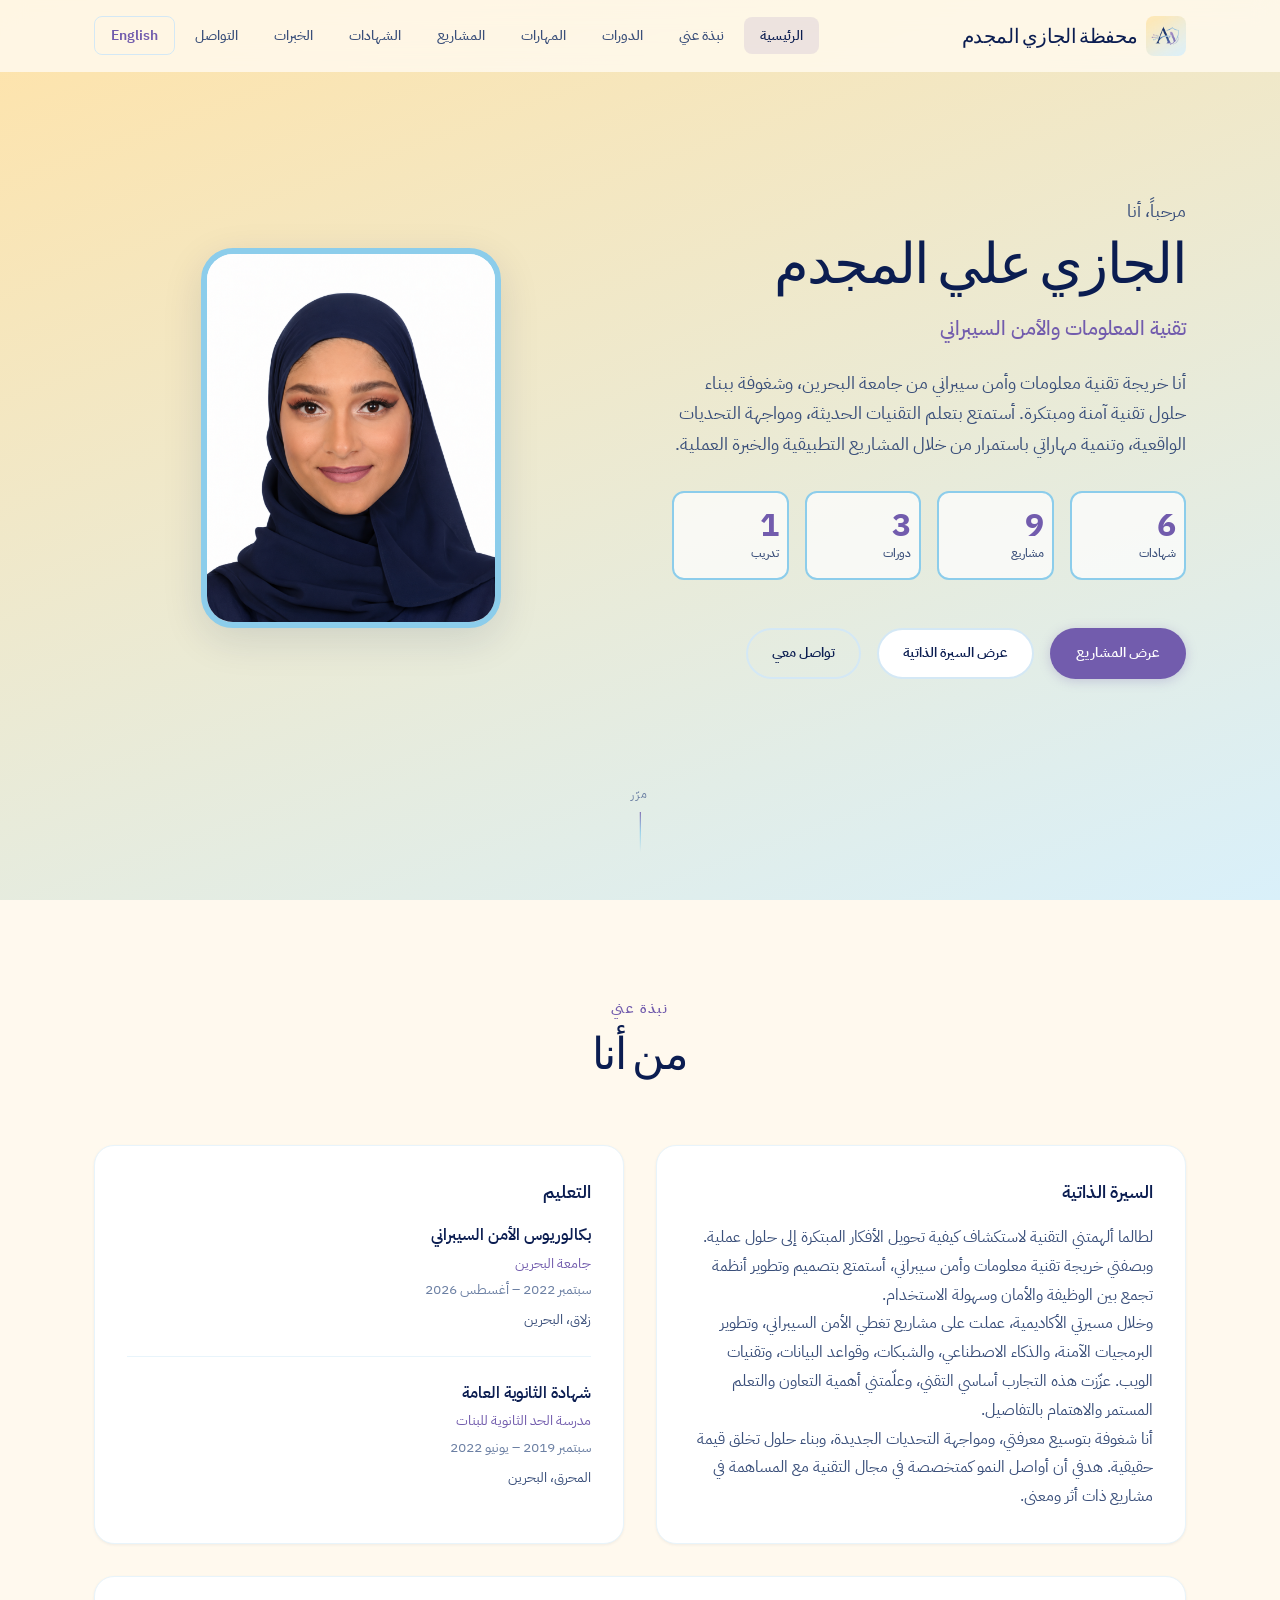
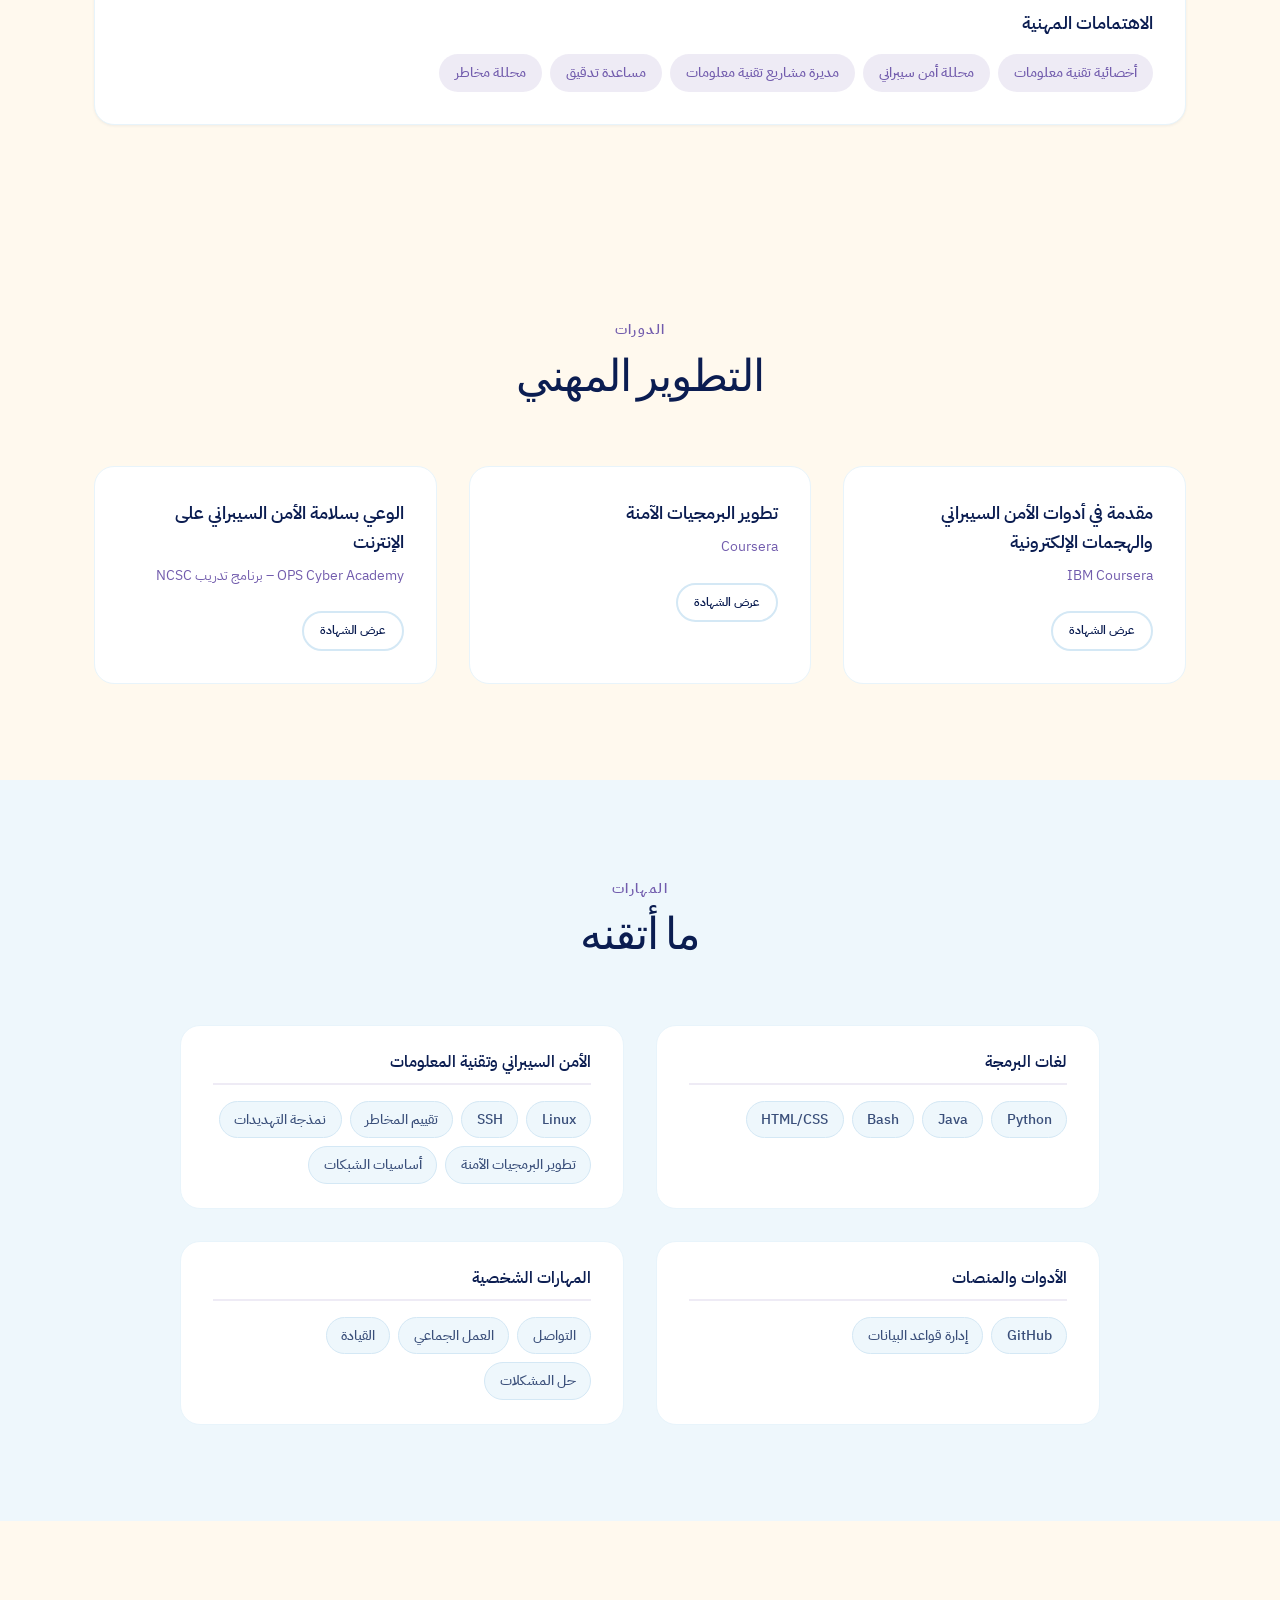
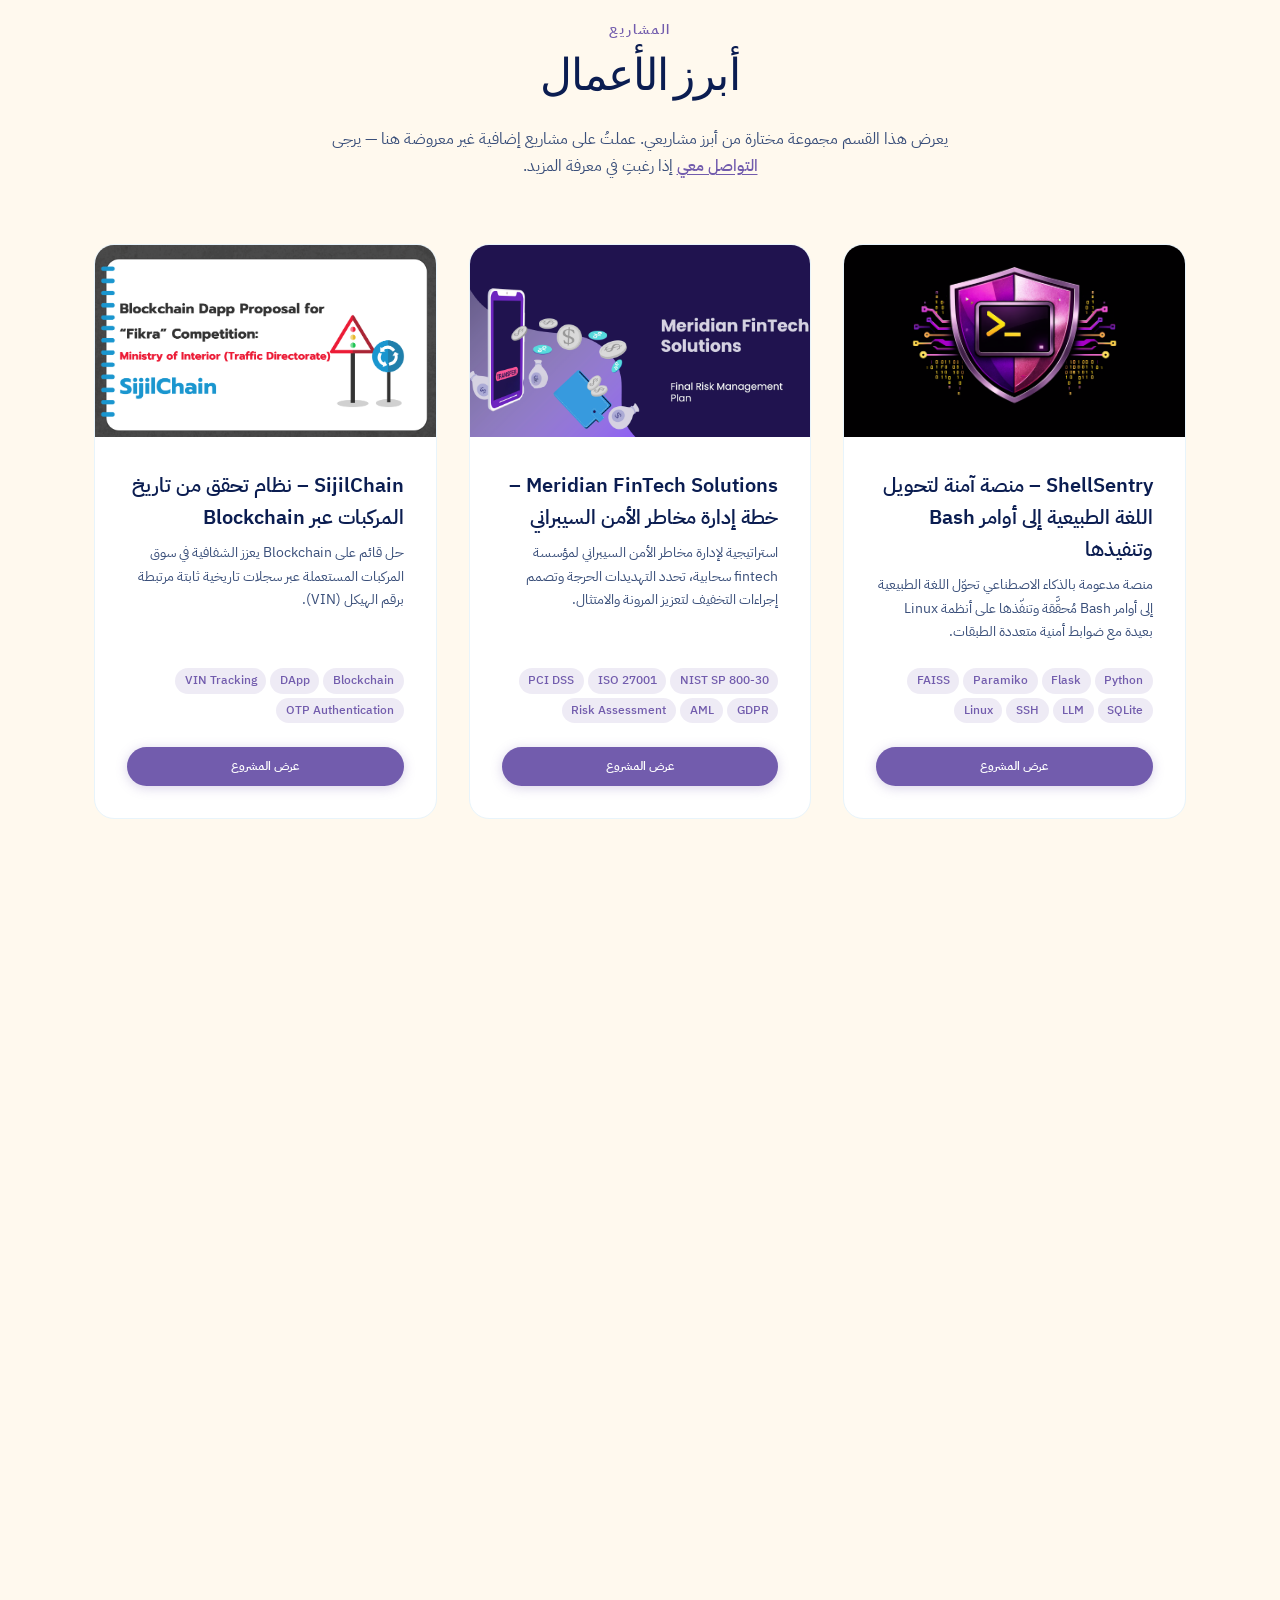
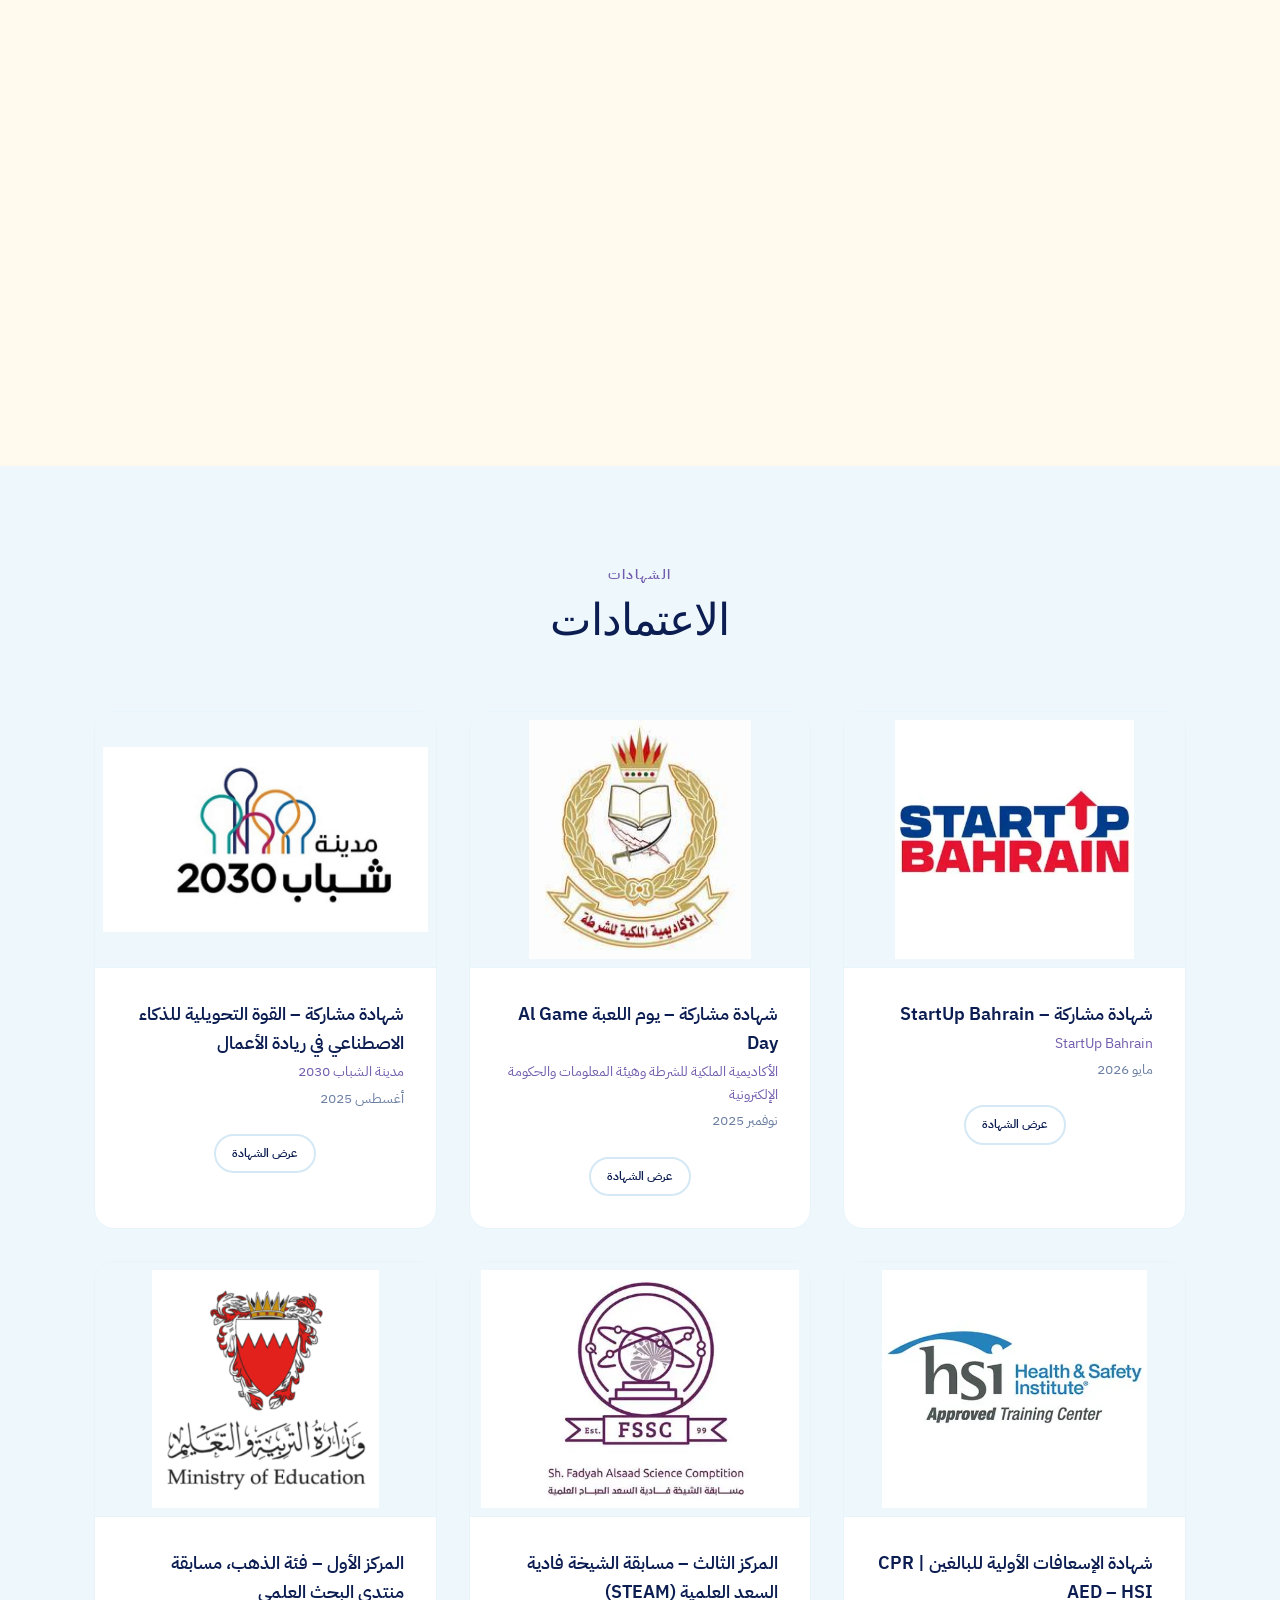
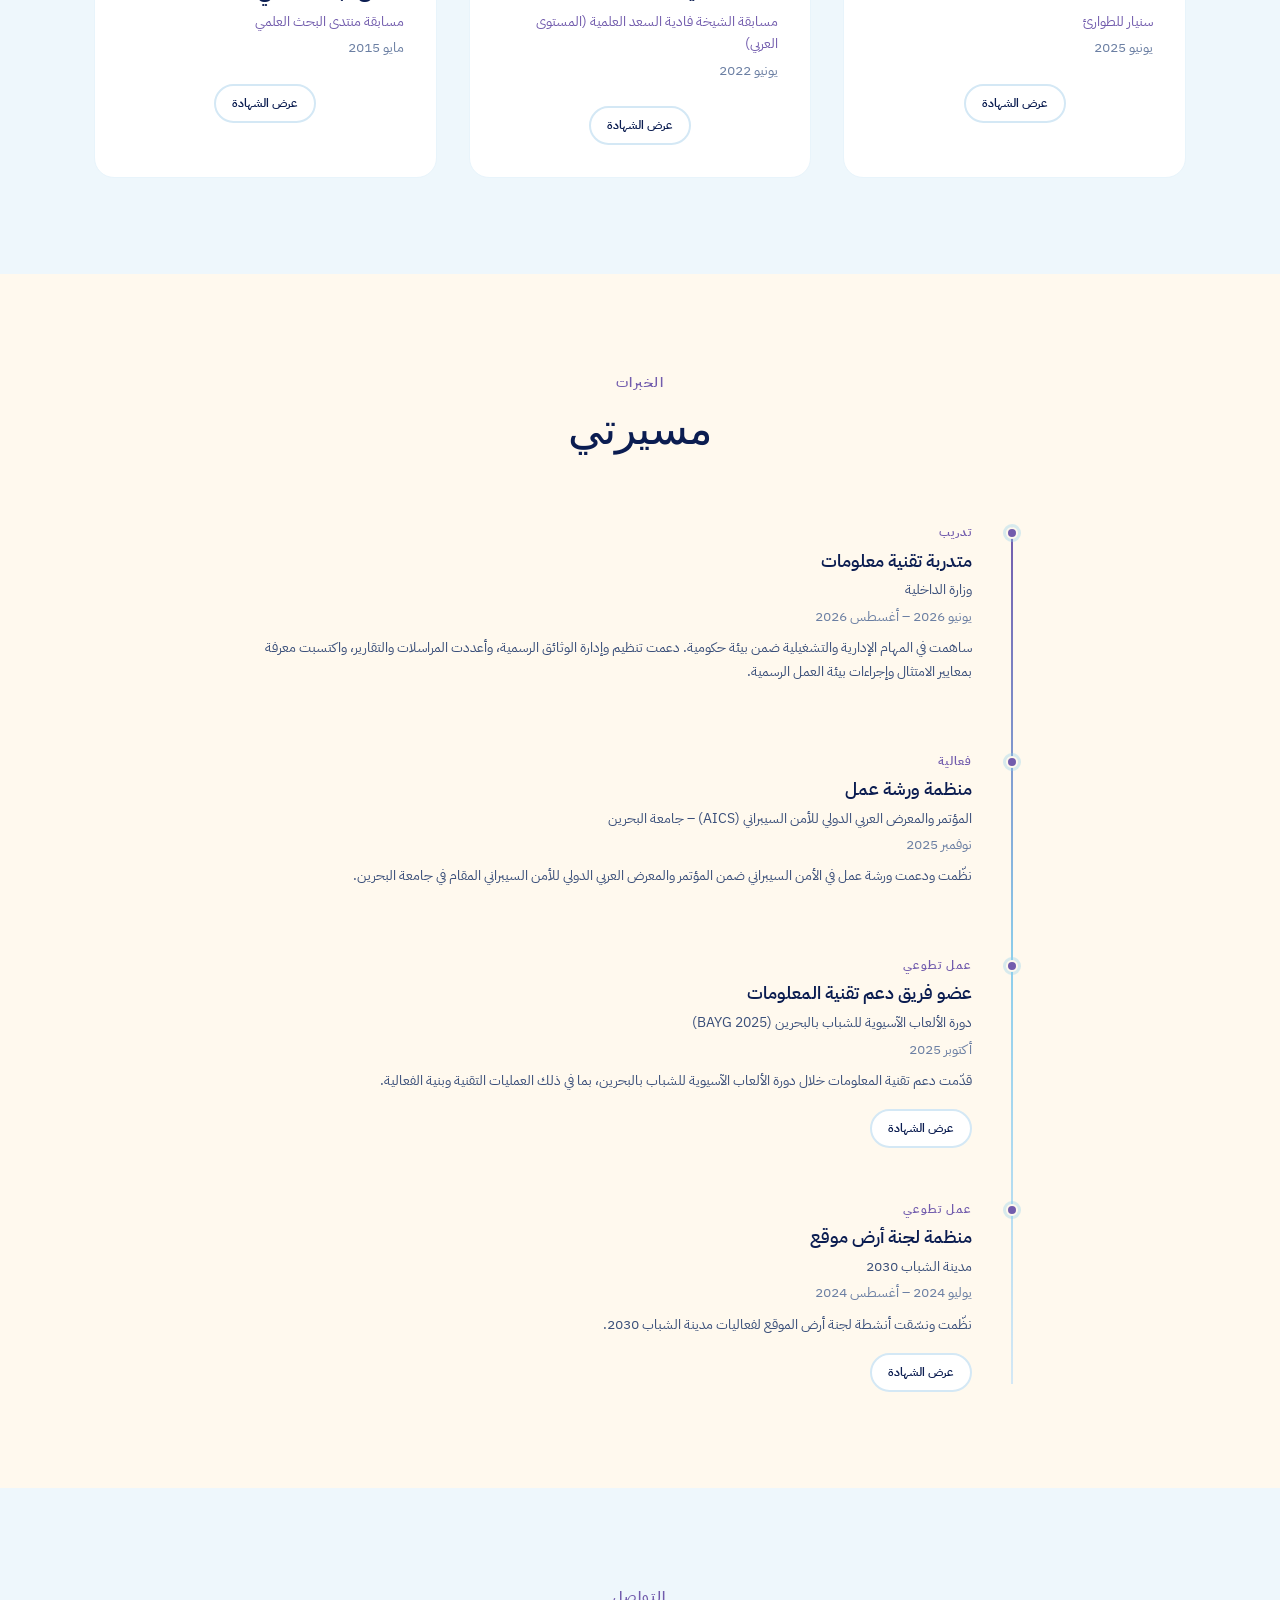
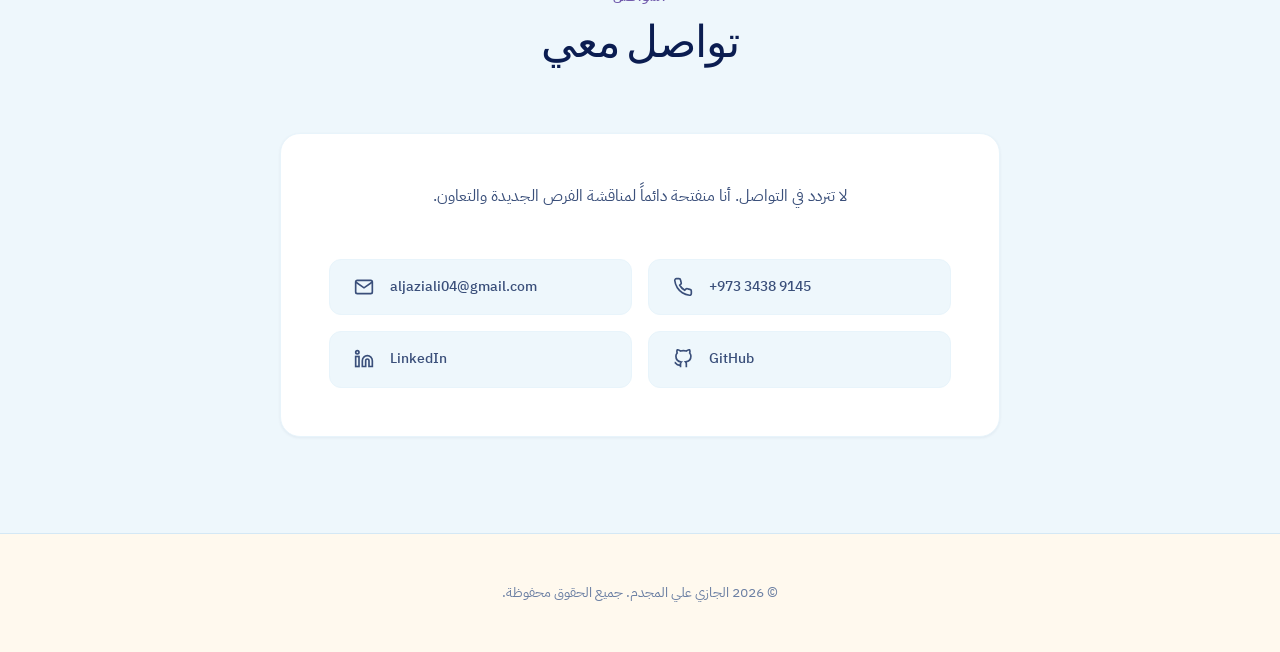
==== index-ar.html @ 67e05c34 "portfolio in arabic" ====
<!DOCTYPE html>
<html lang="ar" dir="rtl">
  <head>
    <meta charset="UTF-8" />
    <meta name="viewport" content="width=device-width, initial-scale=1.0" />
    <meta
      name="description"
      content="محفظة مهنية — مشاريع وخبرات ووسائل تواصل."
    />
    <title>محفظة الجازي المجدم</title>
    <link rel="icon" href="assets/favicon.svg" type="image/svg+xml" />
    <link rel="preconnect" href="https://fonts.googleapis.com" />
    <link rel="preconnect" href="https://fonts.gstatic.com" crossorigin />
    <link
      href="https://fonts.googleapis.com/css2?family=DM+Sans:ital,opsz,wght@0,9..40,300;0,9..40,400;0,9..40,500;0,9..40,600;0,9..40,700;1,9..40,400&family=IBM+Plex+Sans+Arabic:wght@300;400;500;600;700&family=Instrument+Serif:ital@0;1&display=swap"
      rel="stylesheet"
    />
    <link rel="stylesheet" href="css/styles.css" />
  </head>
  <body>
    <a href="#home" class="skip-link" id="skip-link">انتقل إلى المحتوى</a>

    <header class="header" id="header">
      <nav class="nav container" aria-label="التنقل الرئيسي">
        <a href="#home" class="nav__logo" id="nav-logo" aria-label="الرئيسية">
          <img id="nav-logo-img" class="nav__logo-img" src="" alt="" width="40" height="40" />
          <span id="nav-logo-text">محفظة الجازي المجدم</span>
        </a>

        <button
          class="nav__toggle"
          id="nav-toggle"
          aria-label="فتح قائمة التنقل"
          aria-expanded="false"
        >
          <span class="nav__toggle-bar"></span>
          <span class="nav__toggle-bar"></span>
          <span class="nav__toggle-bar"></span>
        </button>

        <ul class="nav__menu" id="nav-menu">
          <li><a href="#home" class="nav__link" id="nav-home">الرئيسية</a></li>
          <li><a href="#about" class="nav__link" id="nav-about">نبذة عني</a></li>
          <li><a href="#courses" class="nav__link" id="nav-courses">الدورات</a></li>
          <li><a href="#skills" class="nav__link" id="nav-skills">المهارات</a></li>
          <li><a href="#projects" class="nav__link" id="nav-projects">المشاريع</a></li>
          <li><a href="#certificates" class="nav__link" id="nav-certificates">الشهادات</a></li>
          <li><a href="#experience" class="nav__link" id="nav-experience">الخبرات</a></li>
          <li><a href="#contact" class="nav__link" id="nav-contact">التواصل</a></li>
          <li><a href="index.html" class="nav__link nav__link--lang" id="lang-switch" aria-label="التبديل إلى الإنجليزية">English</a></li>
        </ul>
      </nav>
    </header>

    <main>
      <section class="hero section" id="home">
        <div class="container hero__inner">
          <div class="hero__content fade-in">
            <p class="hero__greeting" id="hero-greeting">مرحباً، أنا</p>
            <h1 class="hero__name" id="hero-name"></h1>
            <p class="hero__title" id="hero-title"></p>
            <p class="hero__intro" id="hero-intro"></p>
            <div class="hero__stats" id="hero-stats" aria-label="أبرز معالم المحفظة"></div>
            <div class="hero__actions">
              <a href="#projects" class="btn btn--primary" id="btn-view-projects">عرض المشاريع</a>
              <a
                href="#"
                class="btn btn--secondary"
                id="btn-cv"
                target="_blank"
                rel="noopener noreferrer"
                >عرض السيرة الذاتية</a
              >
              <a href="#contact" class="btn btn--outline" id="btn-contact-me">تواصل معي</a>
            </div>
          </div>
          <div class="hero__image-wrapper fade-in">
            <div class="hero__image-frame">
              <img
                id="hero-image"
                src=""
                alt="الصورة الشخصية"
                class="hero__image"
                width="300"
                height="380"
              />
            </div>
          </div>
        </div>
        <div class="hero__scroll-hint" aria-hidden="true">
          <span id="scroll-hint">مرّر</span>
          <div class="hero__scroll-line"></div>
        </div>
      </section>

      <section class="section" id="about">
        <div class="container">
          <header class="section__header fade-in">
            <span class="section__label" id="about-label">نبذة عني</span>
            <h2 class="section__title" id="about-title">من أنا</h2>
          </header>
          <div class="about__grid">
            <div class="about__bio card fade-in">
              <h3 class="card__title" id="about-bio-title">السيرة الذاتية</h3>
              <div id="about-bio"></div>
            </div>
            <div class="about__education card fade-in">
              <h3 class="card__title" id="about-edu-title">التعليم</h3>
              <div id="about-education"></div>
            </div>
            <div class="about__interests card fade-in">
              <h3 class="card__title" id="about-interests-title">الاهتمامات المهنية</h3>
              <ul class="interest-list" id="about-interests"></ul>
            </div>
          </div>
        </div>
      </section>

      <section class="section" id="courses">
        <div class="container">
          <header class="section__header fade-in">
            <span class="section__label" id="courses-label">الدورات</span>
            <h2 class="section__title" id="courses-title">التطوير المهني</h2>
          </header>
          <div class="courses__grid" id="courses-container"></div>
        </div>
      </section>

      <section class="section section--alt" id="skills">
        <div class="container">
          <header class="section__header fade-in">
            <span class="section__label" id="skills-label">المهارات</span>
            <h2 class="section__title" id="skills-title">ما أتقنه</h2>
          </header>
          <div class="skills__grid" id="skills-container"></div>
        </div>
      </section>

      <section class="section" id="projects">
        <div class="container">
          <header class="section__header fade-in">
            <span class="section__label" id="projects-label">المشاريع</span>
            <h2 class="section__title" id="projects-title">أبرز الأعمال</h2>
            <p class="section__note" id="projects-note"></p>
          </header>
          <div class="projects__grid" id="projects-container"></div>
        </div>
      </section>

      <section class="section section--alt" id="certificates">
        <div class="container">
          <header class="section__header fade-in">
            <span class="section__label" id="certificates-label">الشهادات</span>
            <h2 class="section__title" id="certificates-title">الاعتمادات</h2>
          </header>
          <div class="certificates__grid" id="certificates-container"></div>
        </div>
      </section>

      <section class="section" id="experience">
        <div class="container">
          <header class="section__header fade-in">
            <span class="section__label" id="experience-label">الخبرات</span>
            <h2 class="section__title" id="experience-title">مسيرتي</h2>
          </header>
          <div class="timeline" id="experience-container"></div>
        </div>
      </section>

      <section class="section section--alt" id="contact">
        <div class="container">
          <header class="section__header fade-in">
            <span class="section__label" id="contact-label">التواصل</span>
            <h2 class="section__title" id="contact-title">تواصل معي</h2>
          </header>
          <div class="contact__wrapper fade-in">
            <div class="contact__card card">
              <p class="contact__text" id="contact-text">
                لا تتردد في التواصل. أنا منفتحة دائماً لمناقشة الفرص الجديدة والتعاون.
              </p>
              <div class="contact__links" id="contact-links"></div>
            </div>
          </div>
        </div>
      </section>
    </main>

    <footer class="footer">
      <div class="container footer__inner">
        <p class="footer__text">
          &copy; <span id="footer-year"></span>
          <span id="footer-name"></span>. <span id="footer-rights">جميع الحقوق محفوظة.</span>
        </p>
      </div>
    </footer>

    <script src="js/data-ar.js"></script>
    <script src="js/main.js"></script>
  </body>
</html>
---- css/styles.css ----
/* ==========================================================================
   Portfolio Stylesheet
   ========================================================================== */

/* ── CSS Custom Properties (Light Theme Default) ─────────────────────────── */
:root {
  /* Brand palette */
  --palette-navy: #0b1d51;
  --palette-purple: #725cad;
  --palette-sky: #8ccdeb;
  --palette-cream: #ffe3a9;

  /* Colors */
  --color-bg: #fff9ee;
  --color-bg-alt: #eef7fc;
  --color-surface: #ffffff;
  --color-surface-hover: #fff5e0;
  --color-border: #d4e8f5;
  --color-border-subtle: #e8f4fb;

  --color-text: var(--palette-navy);
  --color-text-muted: #3a4f7a;
  --color-text-subtle: #6b7fa3;

  --color-accent: var(--palette-purple);
  --color-accent-hover: #5f4a96;
  --color-accent-secondary: var(--palette-sky);
  --color-accent-soft: rgba(114, 92, 173, 0.12);
  --color-accent-glow: rgba(114, 92, 173, 0.28);

  --color-hero-gradient-start: var(--palette-cream);
  --color-hero-gradient-end: #d9f0fa;

  /* Typography */
  --font-sans: "DM Sans", system-ui, -apple-system, sans-serif;
  --font-serif: "Instrument Serif", Georgia, serif;

  --text-xs: 0.75rem;
  --text-sm: 0.875rem;
  --text-base: 1rem;
  --text-lg: 1.125rem;
  --text-xl: 1.25rem;
  --text-2xl: 1.5rem;
  --text-3xl: 2rem;
  --text-4xl: 2.75rem;
  --text-5xl: 3.5rem;

  /* Spacing */
  --space-xs: 0.25rem;
  --space-sm: 0.5rem;
  --space-md: 1rem;
  --space-lg: 1.5rem;
  --space-xl: 2rem;
  --space-2xl: 3rem;
  --space-3xl: 4rem;
  --space-4xl: 6rem;

  /* Layout */
  --container-max: 1140px;
  --header-height: 72px;
  --radius-sm: 8px;
  --radius-md: 12px;
  --radius-lg: 20px;
  --radius-full: 9999px;

  /* Shadows */
  --shadow-sm: 0 1px 3px rgba(11, 29, 81, 0.06);
  --shadow-md: 0 4px 16px rgba(11, 29, 81, 0.1);
  --shadow-lg: 0 12px 40px rgba(11, 29, 81, 0.12);
  --shadow-glow: 0 0 40px var(--color-accent-glow);

  /* Transitions */
  --transition-fast: 150ms ease;
  --transition-base: 250ms ease;
  --transition-slow: 400ms cubic-bezier(0.4, 0, 0.2, 1);
}

/* ── Reset & Base ──────────────────────────────────────────────────────────── */
*,
*::before,
*::after {
  box-sizing: border-box;
  margin: 0;
  padding: 0;
}

html {
  scroll-behavior: smooth;
  scroll-padding-top: var(--header-height);
}

body {
  font-family: var(--font-sans);
  font-size: var(--text-base);
  line-height: 1.6;
  color: var(--color-text);
  background-color: var(--color-bg);
  -webkit-font-smoothing: antialiased;
  transition: background-color var(--transition-base), color var(--transition-base);
}

img {
  max-width: 100%;
  height: auto;
  display: block;
}

a {
  color: inherit;
  text-decoration: none;
}

ul {
  list-style: none;
}

button {
  font-family: inherit;
  cursor: pointer;
  border: none;
  background: none;
}

/* ── Utilities ─────────────────────────────────────────────────────────────── */
.container {
  width: 100%;
  max-width: var(--container-max);
  margin-inline: auto;
  padding-inline: var(--space-lg);
}

.skip-link {
  position: absolute;
  top: -100%;
  left: var(--space-md);
  z-index: 9999;
  padding: var(--space-sm) var(--space-md);
  background: var(--color-accent);
  color: white;
  border-radius: var(--radius-sm);
  font-weight: 500;
}

.skip-link:focus {
  top: var(--space-md);
}

/* ── Fade-in Animation ───────────────────────────────────────────────────────── */
.fade-in {
  opacity: 0;
  transform: translateY(24px);
  transition: opacity 0.7s ease, transform 0.7s ease;
}

.fade-in.visible {
  opacity: 1;
  transform: translateY(0);
}

/* ── Header & Navigation ───────────────────────────────────────────────────── */
.header {
  position: fixed;
  top: 0;
  left: 0;
  right: 0;
  z-index: 1000;
  height: var(--header-height);
  background: color-mix(in srgb, var(--color-bg) 85%, transparent);
  backdrop-filter: blur(12px);
  -webkit-backdrop-filter: blur(12px);
  border-bottom: 1px solid transparent;
  transition: border-color var(--transition-base), box-shadow var(--transition-base);
}

.header.scrolled {
  border-bottom-color: var(--color-border);
  box-shadow: var(--shadow-sm);
}

.nav {
  display: flex;
  align-items: center;
  justify-content: space-between;
  height: 100%;
  gap: var(--space-lg);
}

.nav__logo {
  display: inline-flex;
  align-items: center;
  gap: var(--space-sm);
  font-family: var(--font-serif);
  font-size: var(--text-xl);
  font-weight: 400;
  letter-spacing: -0.02em;
  flex-shrink: 0;
}

.nav__logo-img {
  width: 40px;
  height: 40px;
  object-fit: contain;
  border-radius: var(--radius-sm);
  flex-shrink: 0;
}

.nav__menu {
  display: flex;
  align-items: center;
  gap: var(--space-xs);
}

.nav__link {
  padding: var(--space-sm) var(--space-md);
  font-size: var(--text-sm);
  font-weight: 500;
  color: var(--color-text-muted);
  border-radius: var(--radius-sm);
  transition: color var(--transition-fast), background-color var(--transition-fast);
}

.nav__link:hover,
.nav__link.active {
  color: var(--color-text);
  background-color: var(--color-accent-soft);
}

.nav__link--lang {
  font-weight: 600;
  color: var(--color-accent);
  border: 1px solid var(--color-border);
}

.nav__link--lang:hover {
  border-color: var(--color-accent);
  background-color: var(--color-accent-soft);
}

.nav__toggle {
  display: none;
  flex-direction: column;
  gap: 5px;
  padding: var(--space-sm);
}

.nav__toggle-bar {
  display: block;
  width: 22px;
  height: 2px;
  background: var(--color-text);
  border-radius: 2px;
  transition: transform var(--transition-base), opacity var(--transition-base);
}

.nav__toggle[aria-expanded="true"] .nav__toggle-bar:nth-child(1) {
  transform: translateY(7px) rotate(45deg);
}

.nav__toggle[aria-expanded="true"] .nav__toggle-bar:nth-child(2) {
  opacity: 0;
}

.nav__toggle[aria-expanded="true"] .nav__toggle-bar:nth-child(3) {
  transform: translateY(-7px) rotate(-45deg);
}

/* ── Buttons ─────────────────────────────────────────────────────────────────── */
.btn {
  display: inline-flex;
  align-items: center;
  justify-content: center;
  gap: var(--space-sm);
  padding: 0.75rem 1.5rem;
  font-size: var(--text-sm);
  font-weight: 600;
  border-radius: var(--radius-full);
  border: 2px solid transparent;
  transition: all var(--transition-base);
  white-space: nowrap;
}

.btn--primary {
  background: var(--color-accent);
  color: white;
  box-shadow: 0 2px 12px var(--color-accent-glow);
}

.btn--primary:hover {
  background: var(--color-accent-hover);
  transform: translateY(-2px);
  box-shadow: var(--shadow-glow);
}

.btn--secondary {
  background: var(--color-surface);
  color: var(--color-text);
  border-color: var(--color-border);
}

.btn--secondary:hover {
  border-color: var(--color-accent);
  color: var(--color-accent);
  transform: translateY(-2px);
}

.btn--outline {
  background: transparent;
  color: var(--color-text);
  border-color: var(--color-border);
}

.btn--outline:hover {
  border-color: var(--color-accent);
  color: var(--color-accent);
  transform: translateY(-2px);
}

.btn--small {
  padding: 0.5rem 1rem;
  font-size: var(--text-xs);
}

.btn--full {
  width: 100%;
}

/* ── Sections ────────────────────────────────────────────────────────────────── */
.section {
  padding-block: var(--space-4xl);
}

.section--alt {
  background-color: var(--color-bg-alt);
}

.section__header {
  text-align: center;
  margin-bottom: var(--space-3xl);
}

.section__label {
  display: inline-block;
  font-size: var(--text-sm);
  font-weight: 600;
  text-transform: uppercase;
  letter-spacing: 0.1em;
  color: var(--color-accent);
  margin-bottom: var(--space-sm);
}

.section__title {
  font-family: var(--font-serif);
  font-size: var(--text-4xl);
  font-weight: 400;
  letter-spacing: -0.02em;
  line-height: 1.2;
}

.section__note {
  max-width: 640px;
  margin: var(--space-lg) auto 0;
  font-size: var(--text-base);
  color: var(--color-text-muted);
  line-height: 1.7;
}

.section__note a {
  color: var(--color-accent);
  font-weight: 500;
  text-decoration: underline;
  text-underline-offset: 3px;
  transition: color var(--transition-fast);
}

.section__note a:hover {
  color: var(--color-accent-hover);
}

/* ── Hero ────────────────────────────────────────────────────────────────────── */
.hero {
  min-height: 100vh;
  display: flex;
  flex-direction: column;
  justify-content: center;
  position: relative;
  padding-top: var(--header-height);
  background: linear-gradient(
    160deg,
    var(--color-hero-gradient-start) 0%,
    var(--color-hero-gradient-end) 100%
  );
}

.hero__inner {
  display: grid;
  grid-template-columns: 1fr 1fr;
  align-items: center;
  gap: var(--space-3xl);
  padding-block: var(--space-3xl);
}

.hero__greeting {
  font-size: var(--text-lg);
  color: var(--color-text-muted);
  margin-bottom: var(--space-sm);
}

.hero__name {
  font-family: var(--font-serif);
  font-size: var(--text-5xl);
  font-weight: 400;
  letter-spacing: -0.03em;
  line-height: 1.1;
  margin-bottom: var(--space-md);
}

.hero__title {
  font-size: var(--text-xl);
  font-weight: 500;
  color: var(--color-accent);
  margin-bottom: var(--space-lg);
}

.hero__intro {
  font-size: var(--text-lg);
  color: var(--color-text-muted);
  max-width: 520px;
  margin-bottom: var(--space-xl);
  line-height: 1.7;
}

.hero__stats {
  display: grid;
  grid-template-columns: repeat(4, minmax(0, 1fr));
  gap: var(--space-md);
  margin-bottom: var(--space-2xl);
  max-width: 560px;
}

.hero-stat {
  padding: var(--space-md) var(--space-sm);
  background: rgba(255, 255, 255, 0.72);
  border: 2px solid var(--palette-sky);
  border-radius: var(--radius-md);
  text-align: left;
  transition: transform var(--transition-base), box-shadow var(--transition-base);
}

.hero-stat:hover {
  transform: translateY(-2px);
  box-shadow: var(--shadow-sm);
}

.hero-stat__value {
  font-size: var(--text-3xl);
  font-weight: 700;
  line-height: 1;
  color: var(--palette-purple);
  margin-bottom: var(--space-xs);
}

.hero-stat__label {
  font-size: var(--text-xs);
  font-weight: 500;
  color: var(--color-text-muted);
  line-height: 1.4;
}

.hero__actions {
  display: flex;
  flex-wrap: wrap;
  gap: var(--space-md);
}

.hero__image-wrapper {
  display: flex;
  justify-content: center;
}

.hero__image-frame {
  position: relative;
  width: 300px;
  height: 380px;
  border-radius: 32px;
  overflow: hidden;
  background: #ffffff;
  border: 6px solid var(--palette-sky);
  box-shadow: var(--shadow-lg);
  flex-shrink: 0;
}

.hero__image {
  display: block;
  width: 100%;
  height: 100%;
  object-fit: cover;
  object-position: center top;
}

.hero__scroll-hint {
  position: absolute;
  bottom: var(--space-2xl);
  left: 50%;
  transform: translateX(-50%);
  display: flex;
  flex-direction: column;
  align-items: center;
  gap: var(--space-sm);
  color: var(--color-text-subtle);
  font-size: var(--text-xs);
  letter-spacing: 0.15em;
  text-transform: uppercase;
}

.hero__scroll-line {
  width: 1px;
  height: 40px;
  background: linear-gradient(to bottom, var(--palette-purple), var(--palette-sky), transparent);
  animation: scrollPulse 2s ease-in-out infinite;
}

@keyframes scrollPulse {
  0%, 100% { opacity: 0.3; transform: scaleY(0.6); }
  50% { opacity: 1; transform: scaleY(1); }
}

/* ── Cards ───────────────────────────────────────────────────────────────────── */
.card {
  background: var(--color-surface);
  border: 1px solid var(--color-border-subtle);
  border-radius: var(--radius-lg);
  padding: var(--space-xl);
  box-shadow: var(--shadow-sm);
  transition: box-shadow var(--transition-base), transform var(--transition-base);
}

.card:hover {
  box-shadow: var(--shadow-md);
}

.card__title {
  font-size: var(--text-lg);
  font-weight: 600;
  margin-bottom: var(--space-md);
  color: var(--color-text);
}

/* ── About ───────────────────────────────────────────────────────────────────── */
.about__grid {
  display: grid;
  grid-template-columns: repeat(2, 1fr);
  gap: var(--space-xl);
}

.about__interests {
  grid-column: 1 / -1;
}

.about__text {
  color: var(--color-text-muted);
  line-height: 1.8;
}

.education-item {
  padding-bottom: var(--space-lg);
  margin-bottom: var(--space-lg);
  border-bottom: 1px solid var(--color-border-subtle);
}

.education-item:last-child {
  padding-bottom: 0;
  margin-bottom: 0;
  border-bottom: none;
}

.education-item__degree {
  font-weight: 600;
  margin-bottom: var(--space-xs);
}

.education-item__institution {
  color: var(--color-accent);
  font-size: var(--text-sm);
  margin-bottom: var(--space-xs);
}

.education-item__period {
  font-size: var(--text-sm);
  color: var(--color-text-subtle);
  margin-bottom: var(--space-sm);
}

.education-item__details {
  font-size: var(--text-sm);
  color: var(--color-text-muted);
}

.interest-list {
  display: flex;
  flex-wrap: wrap;
  gap: var(--space-sm);
}

.interest-list li {
  padding: var(--space-sm) var(--space-md);
  background: var(--color-accent-soft);
  color: var(--color-accent);
  border-radius: var(--radius-full);
  font-size: var(--text-sm);
  font-weight: 500;
}

/* ── Skills ──────────────────────────────────────────────────────────────────── */
.skills__grid {
  display: grid;
  grid-template-columns: repeat(2, 1fr);
  gap: var(--space-xl);
  max-width: 920px;
  margin-inline: auto;
}

.skill-category {
  background: var(--color-surface);
  border: 1px solid var(--color-border-subtle);
  border-radius: var(--radius-lg);
  padding: var(--space-lg) var(--space-xl);
  transition: transform var(--transition-base), box-shadow var(--transition-base);
}

.skill-category:hover {
  transform: translateY(-4px);
  box-shadow: var(--shadow-md);
}

.skill-category__title {
  font-size: var(--text-base);
  font-weight: 600;
  margin-bottom: var(--space-md);
  padding-bottom: var(--space-sm);
  border-bottom: 2px solid var(--color-accent-soft);
}

.skill-category__badges {
  display: flex;
  flex-wrap: wrap;
  gap: var(--space-sm);
}

.skill-badge {
  padding: 0.4rem 0.9rem;
  background: var(--color-bg-alt);
  border: 1px solid var(--color-border);
  border-radius: var(--radius-full);
  font-size: var(--text-sm);
  font-weight: 500;
  color: var(--color-text-muted);
  transition: all var(--transition-fast);
}

.skill-badge:hover {
  border-color: var(--color-accent);
  color: var(--color-accent);
  background: var(--color-accent-soft);
}

.skill-category__empty {
  font-size: var(--text-sm);
  color: var(--color-text-subtle);
  font-style: italic;
}

/* ── Courses ───────────────────────────────────────────────────────────────── */
.courses__grid {
  display: grid;
  grid-template-columns: repeat(auto-fill, minmax(300px, 1fr));
  gap: var(--space-xl);
}

.course-card {
  background: var(--color-surface);
  border: 1px solid var(--color-border-subtle);
  border-radius: var(--radius-lg);
  padding: var(--space-xl);
  transition: transform var(--transition-base), box-shadow var(--transition-base);
}

.course-card:hover {
  transform: translateY(-4px);
  box-shadow: var(--shadow-md);
}

.course-card__title {
  font-size: var(--text-lg);
  font-weight: 600;
  margin-bottom: var(--space-sm);
}

.course-card__provider {
  font-size: var(--text-sm);
  color: var(--color-accent);
  margin-bottom: var(--space-lg);
}

/* ── Projects ────────────────────────────────────────────────────────────────── */
.projects__grid {
  display: grid;
  grid-template-columns: repeat(auto-fill, minmax(320px, 1fr));
  gap: var(--space-xl);
}

.project-card {
  background: var(--color-surface);
  border: 1px solid var(--color-border-subtle);
  border-radius: var(--radius-lg);
  overflow: hidden;
  display: flex;
  flex-direction: column;
  transition: transform var(--transition-base), box-shadow var(--transition-base);
}

.project-card:hover {
  transform: translateY(-6px);
  box-shadow: var(--shadow-lg);
}

.project-card__thumb {
  aspect-ratio: 16 / 9;
  overflow: hidden;
  background: var(--color-bg-alt);
}

.project-card__thumb img {
  width: 100%;
  height: 100%;
  object-fit: cover;
  transition: transform var(--transition-slow);
}

.project-card:hover .project-card__thumb img {
  transform: scale(1.05);
}

.project-card__body {
  padding: var(--space-xl);
  display: flex;
  flex-direction: column;
  flex: 1;
}

.project-card__title {
  font-size: var(--text-xl);
  font-weight: 600;
  margin-bottom: var(--space-sm);
}

.project-card__desc {
  font-size: var(--text-sm);
  color: var(--color-text-muted);
  margin-bottom: var(--space-lg);
  flex: 1;
  line-height: 1.7;
}

.project-card__tech {
  display: flex;
  flex-wrap: wrap;
  gap: var(--space-xs);
  margin-bottom: var(--space-lg);
}

.project-card__tech span {
  font-size: var(--text-xs);
  padding: 0.2rem 0.6rem;
  background: var(--color-accent-soft);
  color: var(--color-accent);
  border-radius: var(--radius-full);
  font-weight: 500;
}

/* ── Certificates ────────────────────────────────────────────────────────────── */
.certificates__grid {
  display: grid;
  grid-template-columns: repeat(auto-fill, minmax(300px, 1fr));
  gap: var(--space-xl);
}

.certificate-card {
  background: var(--color-surface);
  border: 1px solid var(--color-border-subtle);
  border-radius: var(--radius-lg);
  overflow: hidden;
  transition: transform var(--transition-base), box-shadow var(--transition-base);
}

.certificate-card:hover {
  transform: translateY(-4px);
  box-shadow: var(--shadow-md);
}

.certificate-card__image {
  aspect-ratio: 4 / 3;
  overflow: hidden;
  display: flex;
  align-items: center;
  justify-content: center;
  padding: var(--space-sm);
  background: var(--color-bg-alt);
  border-bottom: 1px solid var(--color-border-subtle);
}

.certificate-card__image img {
  width: 100%;
  height: 100%;
  object-fit: contain;
  object-position: center;
}

.certificate-card__body {
  padding: var(--space-xl);
  display: flex;
  flex-direction: column;
}

.certificate-card__body .btn {
  align-self: center;
}

.certificate-card__title {
  font-size: var(--text-lg);
  font-weight: 600;
  margin-bottom: var(--space-xs);
}

.certificate-card__org {
  font-size: var(--text-sm);
  color: var(--color-accent);
  margin-bottom: var(--space-xs);
}

.certificate-card__date {
  font-size: var(--text-sm);
  color: var(--color-text-subtle);
  margin-bottom: var(--space-lg);
}

/* ── Timeline / Experience ───────────────────────────────────────────────────── */
.timeline {
  position: relative;
  max-width: 760px;
  margin-inline: auto;
  padding-left: var(--space-2xl);
}

.timeline::before {
  content: "";
  position: absolute;
  left: 7px;
  top: 8px;
  bottom: 8px;
  width: 2px;
  background: linear-gradient(
    to bottom,
    var(--palette-purple),
    var(--palette-sky),
    var(--color-border)
  );
}

.timeline-item {
  position: relative;
  padding-bottom: var(--space-2xl);
}

.timeline-item:last-child {
  padding-bottom: 0;
}

.timeline-item::before {
  content: "";
  position: absolute;
  left: calc(-1 * var(--space-2xl) + 2px);
  top: 8px;
  width: 12px;
  height: 12px;
  border-radius: 50%;
  background: var(--palette-purple);
  border: 2px solid var(--color-bg);
  box-shadow: 0 0 0 3px rgba(140, 205, 235, 0.35);
}

.timeline-item__type {
  display: inline-block;
  font-size: var(--text-xs);
  font-weight: 600;
  text-transform: uppercase;
  letter-spacing: 0.08em;
  color: var(--color-accent);
  margin-bottom: var(--space-xs);
}

.timeline-item__title {
  font-size: var(--text-lg);
  font-weight: 600;
  margin-bottom: var(--space-xs);
}

.timeline-item__org {
  font-size: var(--text-sm);
  color: var(--color-text-muted);
  margin-bottom: var(--space-xs);
}

.timeline-item__period {
  font-size: var(--text-sm);
  color: var(--color-text-subtle);
  margin-bottom: var(--space-sm);
}

.timeline-item__desc {
  font-size: var(--text-sm);
  color: var(--color-text-muted);
  line-height: 1.7;
  margin-bottom: var(--space-md);
}

.timeline-item__link {
  display: inline-flex;
}

/* ── Contact ───────────────────────────────────────────────────────────────────── */
.contact__wrapper {
  max-width: 720px;
  margin-inline: auto;
}

.contact__card {
  padding: var(--space-2xl);
  text-align: center;
}

.contact__text {
  color: var(--color-text-muted);
  margin-bottom: var(--space-2xl);
  line-height: 1.8;
  max-width: 520px;
  margin-inline: auto;
}

.contact__links {
  display: grid;
  grid-template-columns: repeat(2, 1fr);
  gap: var(--space-md);
  direction: ltr;
  text-align: left;
}

.contact__link {
  display: flex;
  align-items: center;
  gap: var(--space-md);
  direction: ltr;
  padding: var(--space-md) var(--space-lg);
  background: var(--color-bg-alt);
  border: 1px solid var(--color-border-subtle);
  border-radius: var(--radius-md);
  font-size: var(--text-sm);
  font-weight: 500;
  color: var(--color-text-muted);
  transition: all var(--transition-base);
}

.contact__link:hover {
  border-color: var(--color-accent);
  color: var(--color-accent);
  transform: translateY(-2px);
  box-shadow: var(--shadow-sm);
}

.contact__link svg {
  width: 20px;
  height: 20px;
  flex-shrink: 0;
}

/* Form */
.form__group {
  margin-bottom: var(--space-lg);
}

.form__label {
  display: block;
  font-size: var(--text-sm);
  font-weight: 500;
  margin-bottom: var(--space-sm);
  color: var(--color-text-muted);
}

.form__input {
  width: 100%;
  padding: 0.75rem 1rem;
  font-family: inherit;
  font-size: var(--text-base);
  color: var(--color-text);
  background: var(--color-bg);
  border: 1px solid var(--color-border);
  border-radius: var(--radius-md);
  transition: border-color var(--transition-fast), box-shadow var(--transition-fast);
}

.form__input:focus {
  outline: none;
  border-color: var(--color-accent);
  box-shadow: 0 0 0 3px var(--color-accent-soft);
}

.form__textarea {
  resize: vertical;
  min-height: 120px;
}

.form__status {
  margin-top: var(--space-md);
  font-size: var(--text-sm);
  text-align: center;
  min-height: 1.4em;
}

.form__status.success {
  color: #2d8a4e;
}

.form__status.error {
  color: #c0392b;
}

/* ── Modal ─────────────────────────────────────────────────────────────────────── */
.modal {
  position: fixed;
  inset: 0;
  z-index: 2000;
  display: flex;
  align-items: center;
  justify-content: center;
  padding: var(--space-lg);
}

.modal[hidden] {
  display: none;
}

.modal__backdrop {
  position: absolute;
  inset: 0;
  background: rgba(0, 0, 0, 0.6);
  backdrop-filter: blur(4px);
  opacity: 0;
  transition: opacity var(--transition-base);
}

.modal.is-open .modal__backdrop {
  opacity: 1;
}

.modal__dialog {
  position: relative;
  width: 100%;
  max-width: 800px;
  max-height: 90vh;
  background: var(--color-surface);
  border-radius: var(--radius-lg);
  box-shadow: var(--shadow-lg);
  overflow: hidden;
  display: flex;
  flex-direction: column;
  transform: translateY(20px) scale(0.97);
  opacity: 0;
  transition: transform var(--transition-slow), opacity var(--transition-slow);
}

.modal.is-open .modal__dialog {
  transform: translateY(0) scale(1);
  opacity: 1;
}

.modal__close {
  position: absolute;
  top: var(--space-md);
  right: var(--space-md);
  z-index: 10;
  width: 40px;
  height: 40px;
  display: flex;
  align-items: center;
  justify-content: center;
  border-radius: var(--radius-sm);
  color: var(--color-text-muted);
  background: var(--color-bg);
  transition: all var(--transition-fast);
}

.modal__close:hover {
  color: var(--color-text);
  background: var(--color-accent-soft);
}

.modal__close svg {
  width: 20px;
  height: 20px;
}

.modal__content {
  overflow-y: auto;
  padding: var(--space-2xl);
}

.modal__header {
  margin-bottom: var(--space-2xl);
  padding-right: var(--space-3xl);
}

.modal__title {
  font-family: var(--font-serif);
  font-size: var(--text-3xl);
  font-weight: 400;
  margin-bottom: var(--space-md);
}

.modal__tech {
  display: flex;
  flex-wrap: wrap;
  gap: var(--space-xs);
}

.modal__tech span {
  font-size: var(--text-xs);
  padding: 0.25rem 0.7rem;
  background: var(--color-accent-soft);
  color: var(--color-accent);
  border-radius: var(--radius-full);
  font-weight: 500;
}

.modal__section {
  margin-bottom: var(--space-xl);
}

.modal__section-title {
  font-size: var(--text-base);
  font-weight: 600;
  margin-bottom: var(--space-sm);
  color: var(--color-text);
}

.modal__section p,
.modal__section li {
  font-size: var(--text-sm);
  color: var(--color-text-muted);
  line-height: 1.8;
}

.modal__features {
  padding-left: var(--space-lg);
  list-style: disc;
}

.modal__features li {
  margin-bottom: var(--space-xs);
}

/* Resource Cards */
.modal__resources {
  margin-top: var(--space-2xl);
  padding-top: var(--space-2xl);
  border-top: 1px solid var(--color-border-subtle);
}

.modal__resources-title {
  font-size: var(--text-lg);
  font-weight: 600;
  margin-bottom: var(--space-md);
}

/* ── Project Page ──────────────────────────────────────────────────────────────── */
.project-page {
  padding-top: calc(var(--header-height) + var(--space-2xl));
  padding-bottom: var(--space-3xl);
  min-height: 70vh;
}

.project-page__back {
  display: inline-flex;
  align-items: center;
  gap: var(--space-sm);
  margin-bottom: var(--space-xl);
  font-size: var(--text-sm);
  font-weight: 500;
  color: var(--color-accent);
  transition: color var(--transition-fast);
}

.project-page__back svg {
  width: 18px;
  height: 18px;
}

.project-page__back:hover {
  color: var(--color-text);
}

.project-detail {
  padding: var(--space-2xl);
  max-width: 900px;
  margin: 0 auto;
}

.project-detail__thumb {
  margin-bottom: var(--space-xl);
  border-radius: var(--radius-md);
  overflow: hidden;
  background: var(--color-bg);
  border: 1px solid var(--color-border);
}

.project-detail__thumb img {
  width: 100%;
  max-height: 320px;
  object-fit: contain;
  display: block;
}

.project-detail .modal__header {
  padding-right: 0;
}

.project-detail .modal__section-title {
  font-size: var(--text-lg);
}

.resources__grid {
  display: grid;
  grid-template-columns: repeat(2, 1fr);
  gap: var(--space-md);
}

.resource-card {
  display: flex;
  flex-direction: column;
  align-items: center;
  text-align: center;
  padding: var(--space-lg);
  background: var(--color-bg);
  border: 1px solid var(--color-border-subtle);
  border-radius: var(--radius-md);
  transition: all var(--transition-base);
}

.resource-card:hover {
  border-color: var(--color-accent);
  transform: translateY(-2px);
  box-shadow: var(--shadow-sm);
}

.resource-card__icon {
  width: 40px;
  height: 40px;
  display: flex;
  align-items: center;
  justify-content: center;
  background: var(--color-accent-soft);
  color: var(--color-accent);
  border-radius: var(--radius-sm);
  margin-bottom: var(--space-md);
}

.resource-card__icon svg {
  width: 22px;
  height: 22px;
}

.resource-card__label {
  font-size: var(--text-sm);
  font-weight: 500;
  margin-bottom: var(--space-md);
  color: var(--color-text);
}

.resource-card__btn {
  pointer-events: none;
}

/* ── Footer ────────────────────────────────────────────────────────────────────── */
.footer {
  padding-block: var(--space-2xl);
  border-top: 1px solid var(--color-border);
}

.footer__inner {
  text-align: center;
}

.footer__text {
  font-size: var(--text-sm);
  color: var(--color-text-subtle);
}

/* ── Empty State ───────────────────────────────────────────────────────────────── */
.empty-state {
  text-align: center;
  padding: var(--space-3xl);
  color: var(--color-text-subtle);
  font-size: var(--text-sm);
  font-style: italic;
  grid-column: 1 / -1;
}

/* ── Responsive ────────────────────────────────────────────────────────────────── */
@media (max-width: 900px) {
  .hero__inner {
    grid-template-columns: 1fr;
    text-align: center;
  }

  .hero__intro {
    margin-inline: auto;
  }

  .hero__stats {
    margin-inline: auto;
    max-width: 100%;
  }

  .hero-stat {
    text-align: center;
  }

  .hero__actions {
    justify-content: center;
  }

  .hero__image-wrapper {
    order: -1;
  }

  .hero__image-frame {
    width: 240px;
    height: 300px;
    border-width: 5px;
    border-radius: 28px;
  }

  .about__grid {
    grid-template-columns: 1fr;
  }

  .contact__links {
    grid-template-columns: 1fr;
  }

  .section__title {
    font-size: var(--text-3xl);
  }

  .hero__name {
    font-size: var(--text-4xl);
  }
}

@media (max-width: 768px) {
  .nav__toggle {
    display: flex;
  }

  .skills__grid {
    grid-template-columns: 1fr;
    max-width: none;
  }

  .nav__menu {
    position: fixed;
    top: var(--header-height);
    left: 0;
    right: 0;
    flex-direction: column;
    background: var(--color-bg);
    border-bottom: 1px solid var(--color-border);
    padding: var(--space-lg);
    gap: var(--space-xs);
    transform: translateY(-110%);
    opacity: 0;
    visibility: hidden;
    transition: transform var(--transition-base), opacity var(--transition-base), visibility var(--transition-base);
  }

  .nav__menu.open {
    transform: translateY(0);
    opacity: 1;
    visibility: visible;
  }

  .nav__link {
    display: block;
    width: 100%;
    padding: var(--space-md);
    text-align: center;
  }

  .section {
    padding-block: var(--space-3xl);
  }

  .hero__name {
    font-size: var(--text-3xl);
  }

  .hero__stats {
    grid-template-columns: repeat(2, minmax(0, 1fr));
    gap: var(--space-sm);
  }

  .hero-stat__value {
    font-size: var(--text-2xl);
  }

  .modal__content {
    padding: var(--space-xl);
  }

  .resources__grid {
    grid-template-columns: 1fr 1fr;
  }
}

@media (max-width: 480px) {
  .hero__actions {
    flex-direction: column;
    align-items: stretch;
  }

  .btn {
    width: 100%;
  }

  .projects__grid,
  .certificates__grid {
    grid-template-columns: 1fr;
  }

  .resources__grid {
    grid-template-columns: 1fr;
  }
}

/* ── Reduced Motion ────────────────────────────────────────────────────────────── */
@media (prefers-reduced-motion: reduce) {
  html {
    scroll-behavior: auto;
  }

  .fade-in {
    opacity: 1;
    transform: none;
    transition: none;
  }

  *,
  *::before,
  *::after {
    animation-duration: 0.01ms !important;
    transition-duration: 0.01ms !important;
  }
}

/* ── RTL / Arabic ──────────────────────────────────────────────────────────────── */
[dir="rtl"] {
  --font-sans: "IBM Plex Sans Arabic", "DM Sans", system-ui, -apple-system, sans-serif;
}

[dir="rtl"] .skip-link {
  left: auto;
  right: var(--space-md);
}

[dir="rtl"] .hero-stat {
  text-align: right;
}

[dir="rtl"] .timeline {
  padding-left: 0;
  padding-right: var(--space-2xl);
}

[dir="rtl"] .timeline::before {
  left: auto;
  right: 7px;
}

[dir="rtl"] .timeline-item::before {
  left: auto;
  right: calc(-1 * var(--space-2xl) + 2px);
}

[dir="rtl"] .modal__close {
  right: auto;
  left: var(--space-md);
}

[dir="rtl"] .modal__header {
  padding-right: 0;
  padding-left: var(--space-3xl);
}

[dir="rtl"] .modal__features {
  padding-left: 0;
  padding-right: var(--space-lg);
}

[dir="rtl"] .project-page__back svg {
  transform: scaleX(-1);
}

@media (max-width: 900px) {
  [dir="rtl"] .hero-stat {
    text-align: center;
  }
}
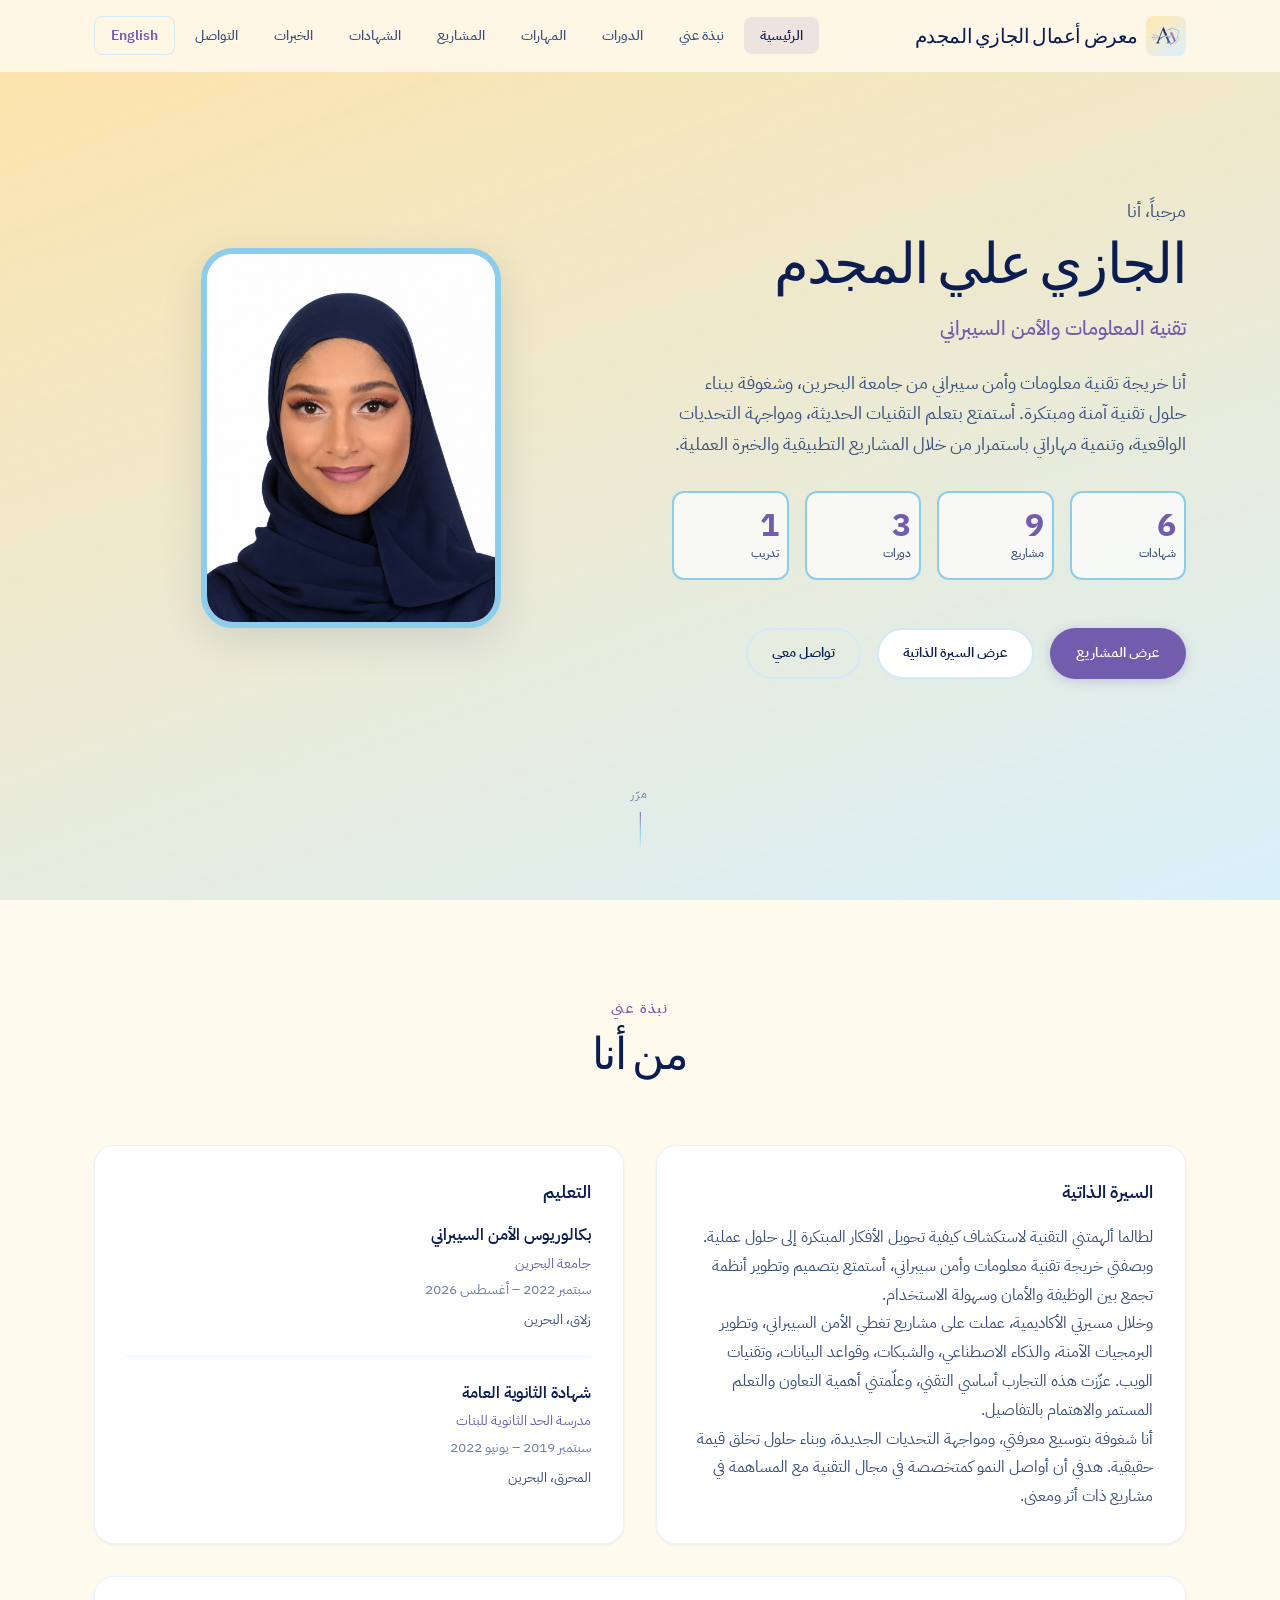
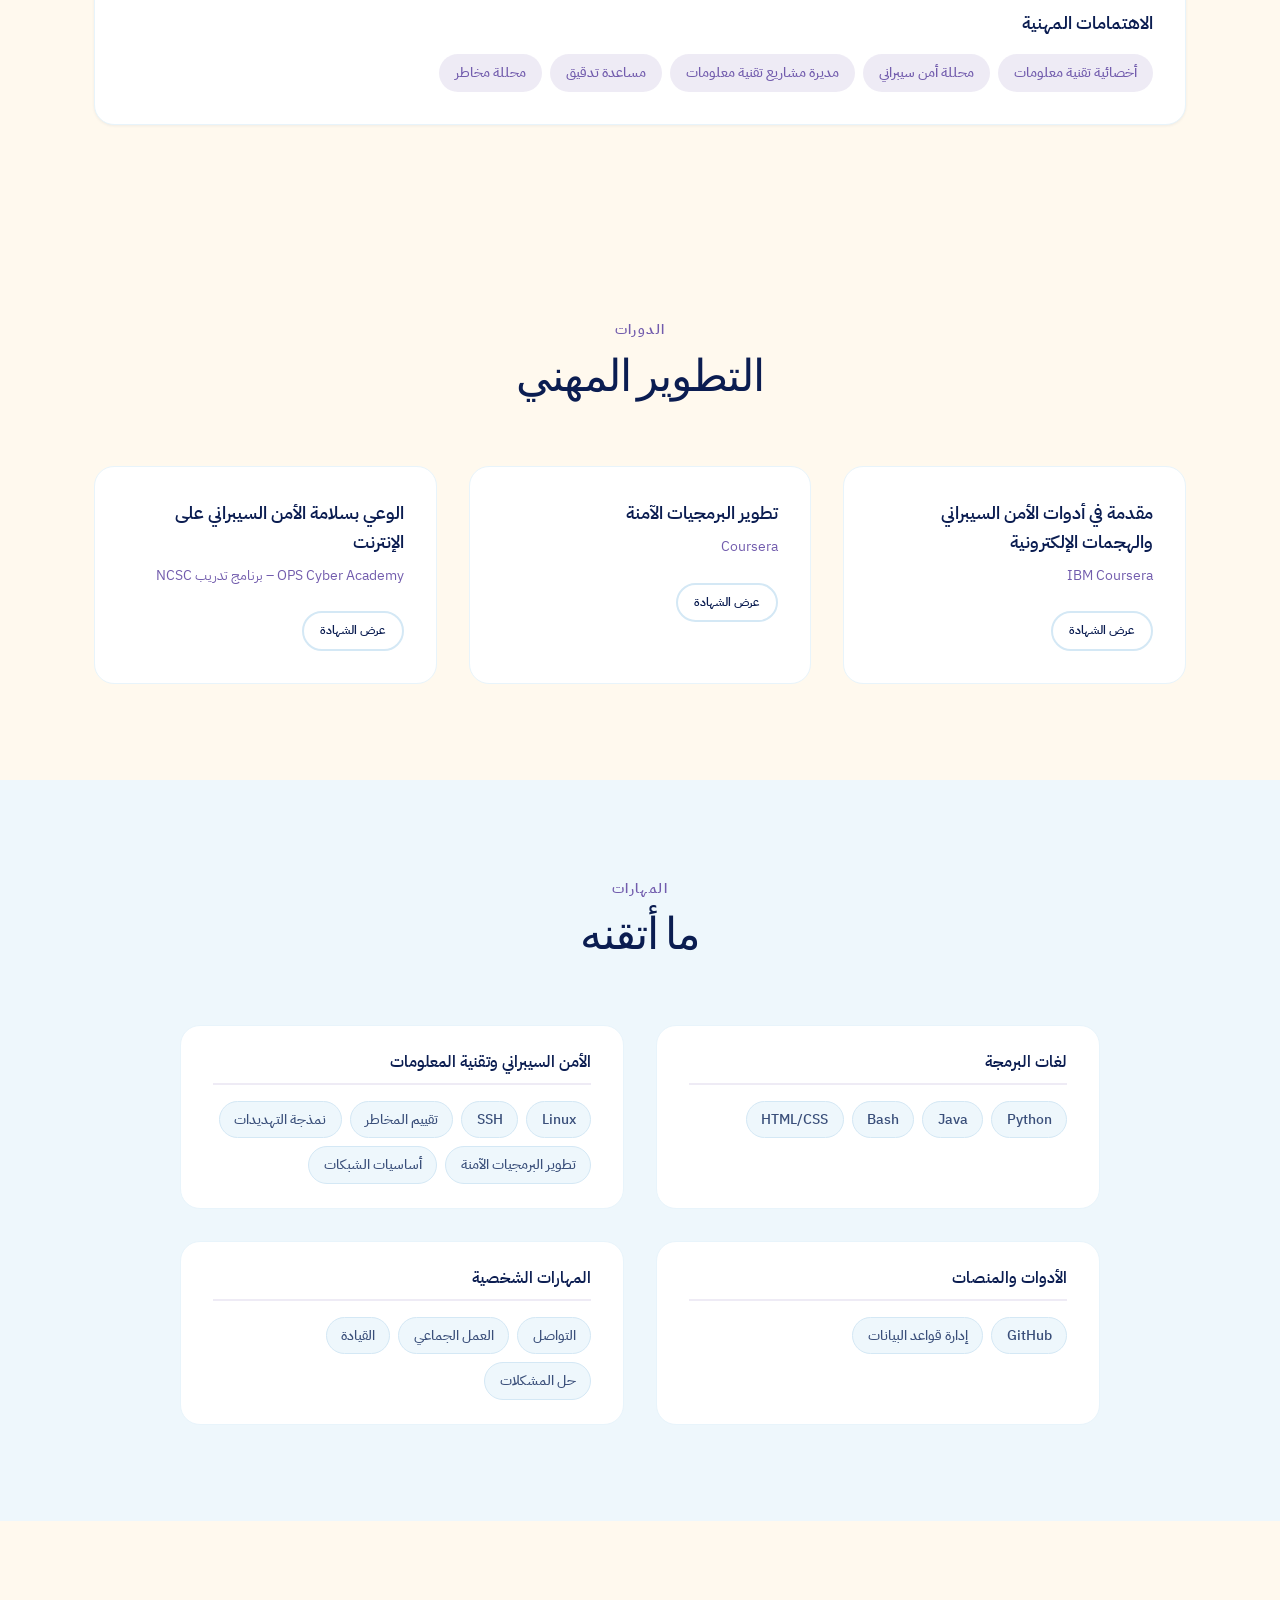
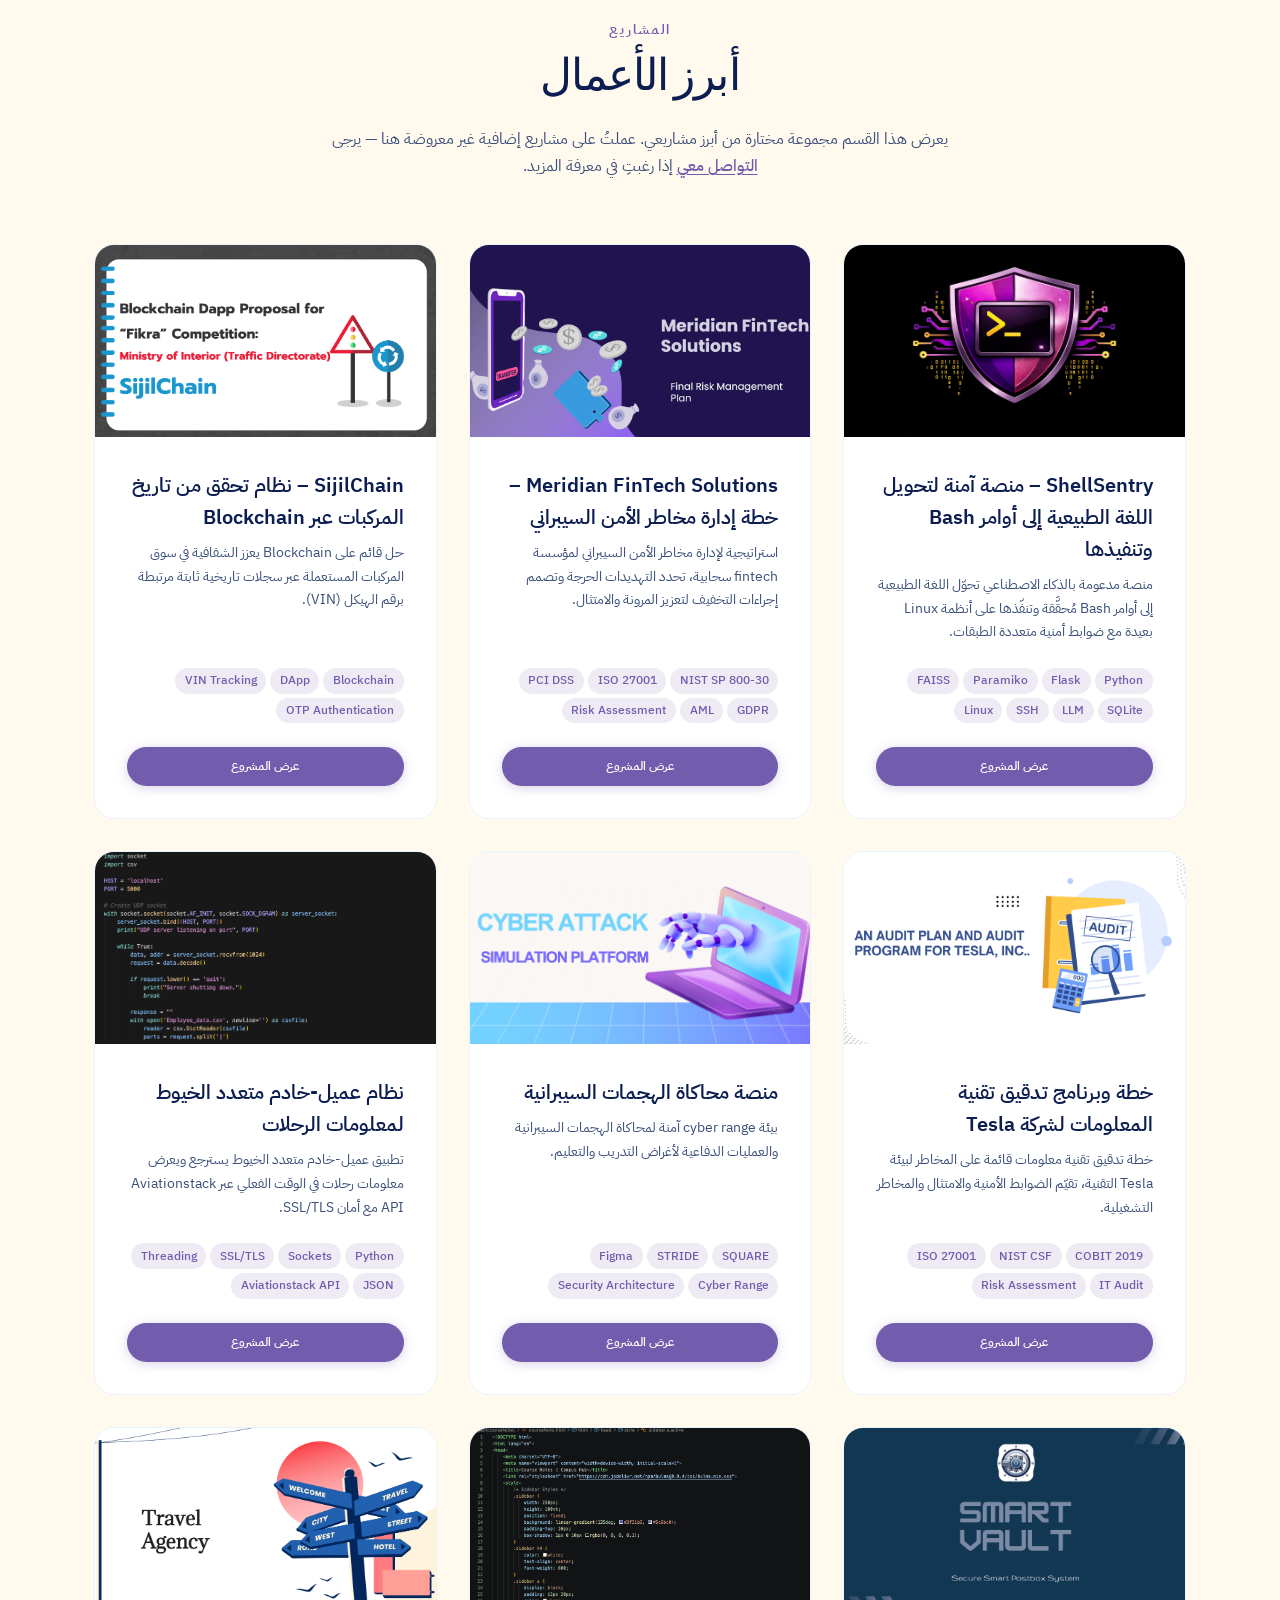
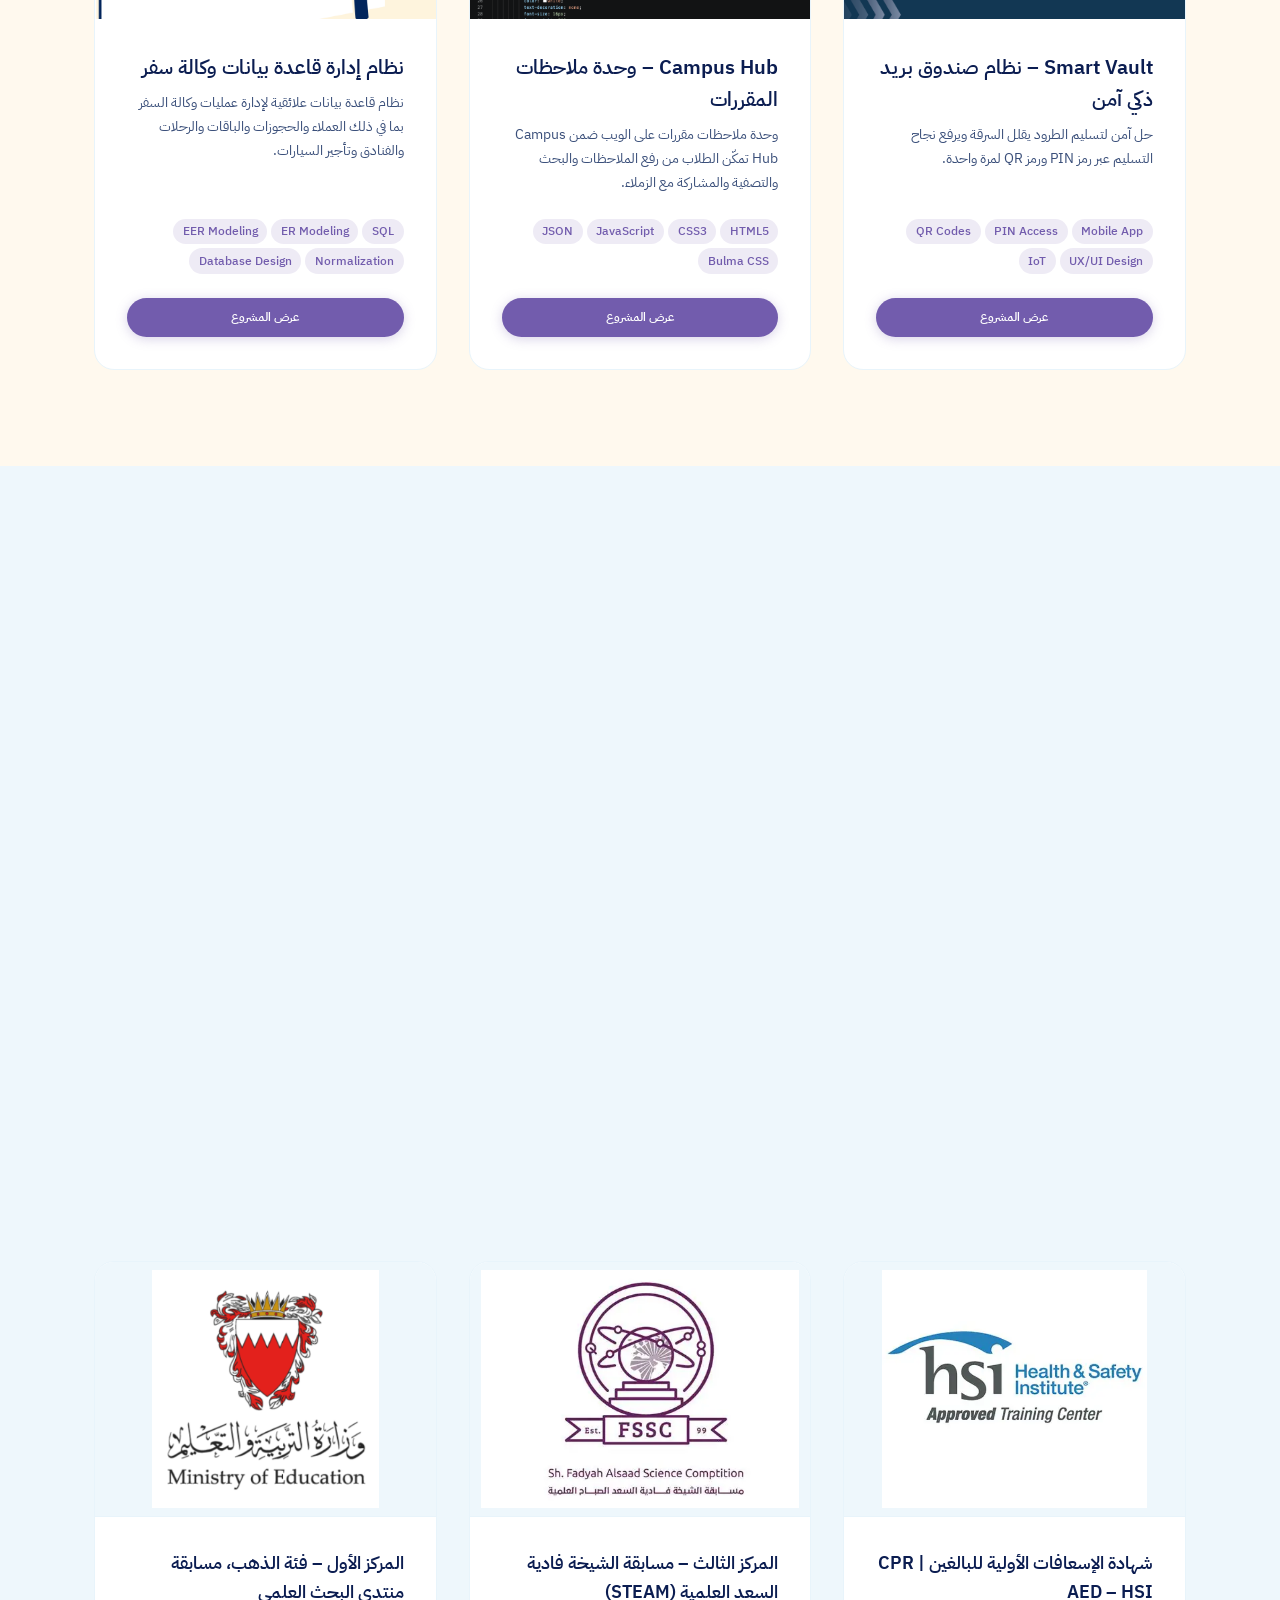
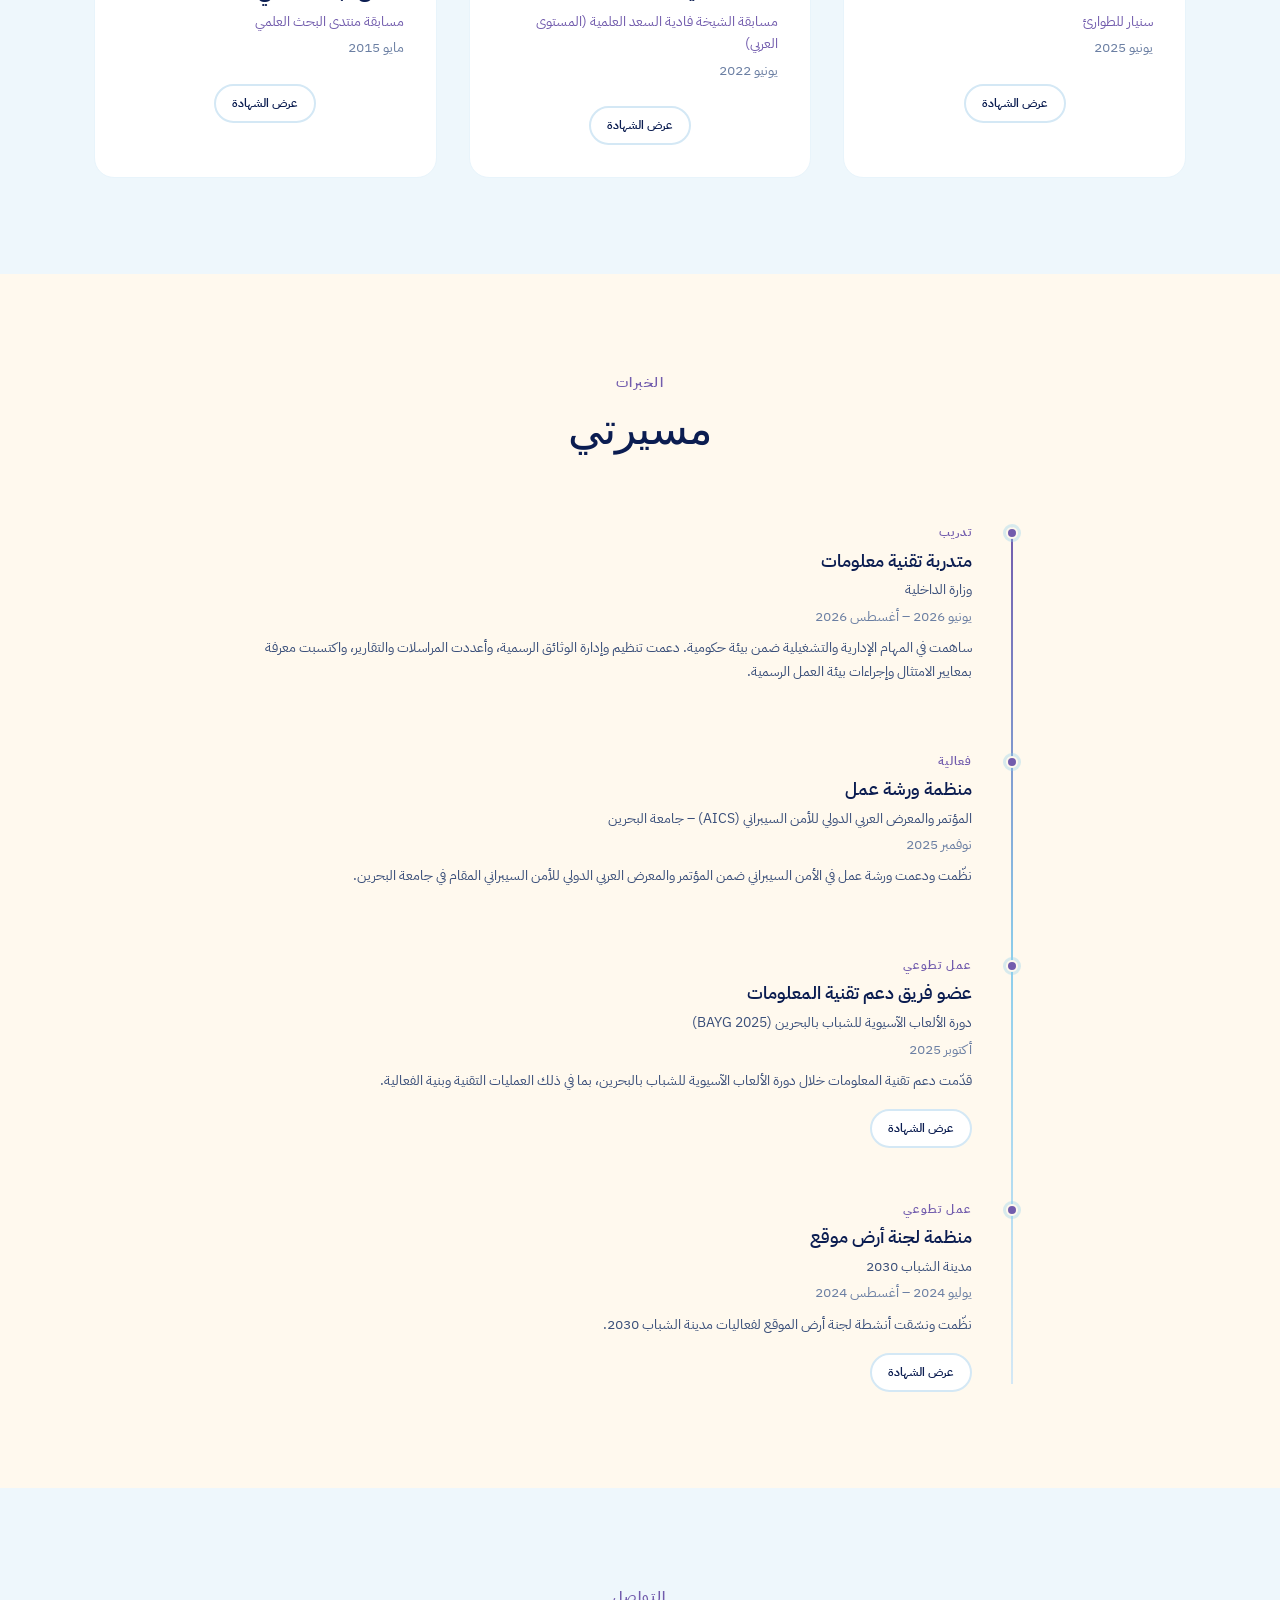
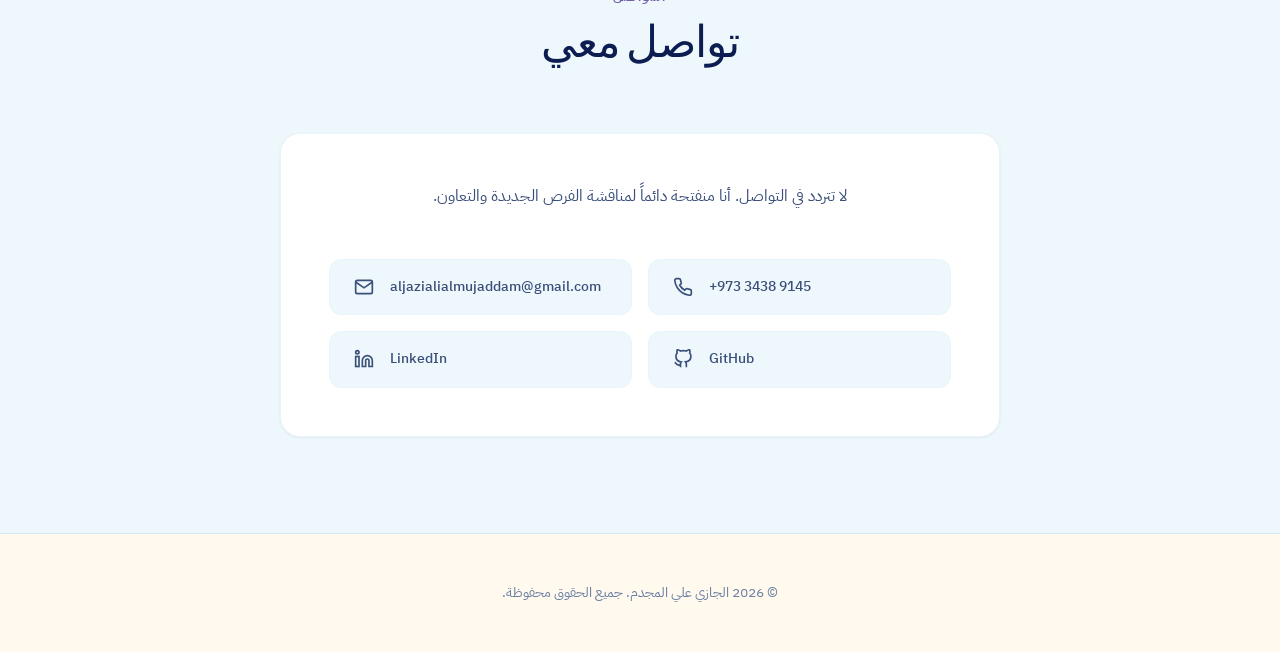
==== commit 917bda16: "Update CV, email, Arabic branding, and favicon from logo" ====
--- a/index-ar.html
+++ b/index-ar.html
@@ -7,8 +7,10 @@
       name="description"
       content="محفظة مهنية — مشاريع وخبرات ووسائل تواصل."
     />
-    <title>محفظة الجازي المجدم</title>
-    <link rel="icon" href="assets/favicon.svg" type="image/svg+xml" />
+    <title>معرض أعمال الجازي المجدم</title>
+    <link rel="icon" href="assets/favicon.png" type="image/png" sizes="32x32" />
+    <link rel="icon" href="assets/favicon-16.png" type="image/png" sizes="16x16" />
+    <link rel="apple-touch-icon" href="assets/apple-touch-icon.png" />
     <link rel="preconnect" href="https://fonts.googleapis.com" />
     <link rel="preconnect" href="https://fonts.gstatic.com" crossorigin />
     <link
@@ -24,7 +26,7 @@
       <nav class="nav container" aria-label="التنقل الرئيسي">
         <a href="#home" class="nav__logo" id="nav-logo" aria-label="الرئيسية">
           <img id="nav-logo-img" class="nav__logo-img" src="" alt="" width="40" height="40" />
-          <span id="nav-logo-text">محفظة الجازي المجدم</span>
+          <span id="nav-logo-text">معرض أعمال الجازي المجدم</span>
         </a>
 
         <button
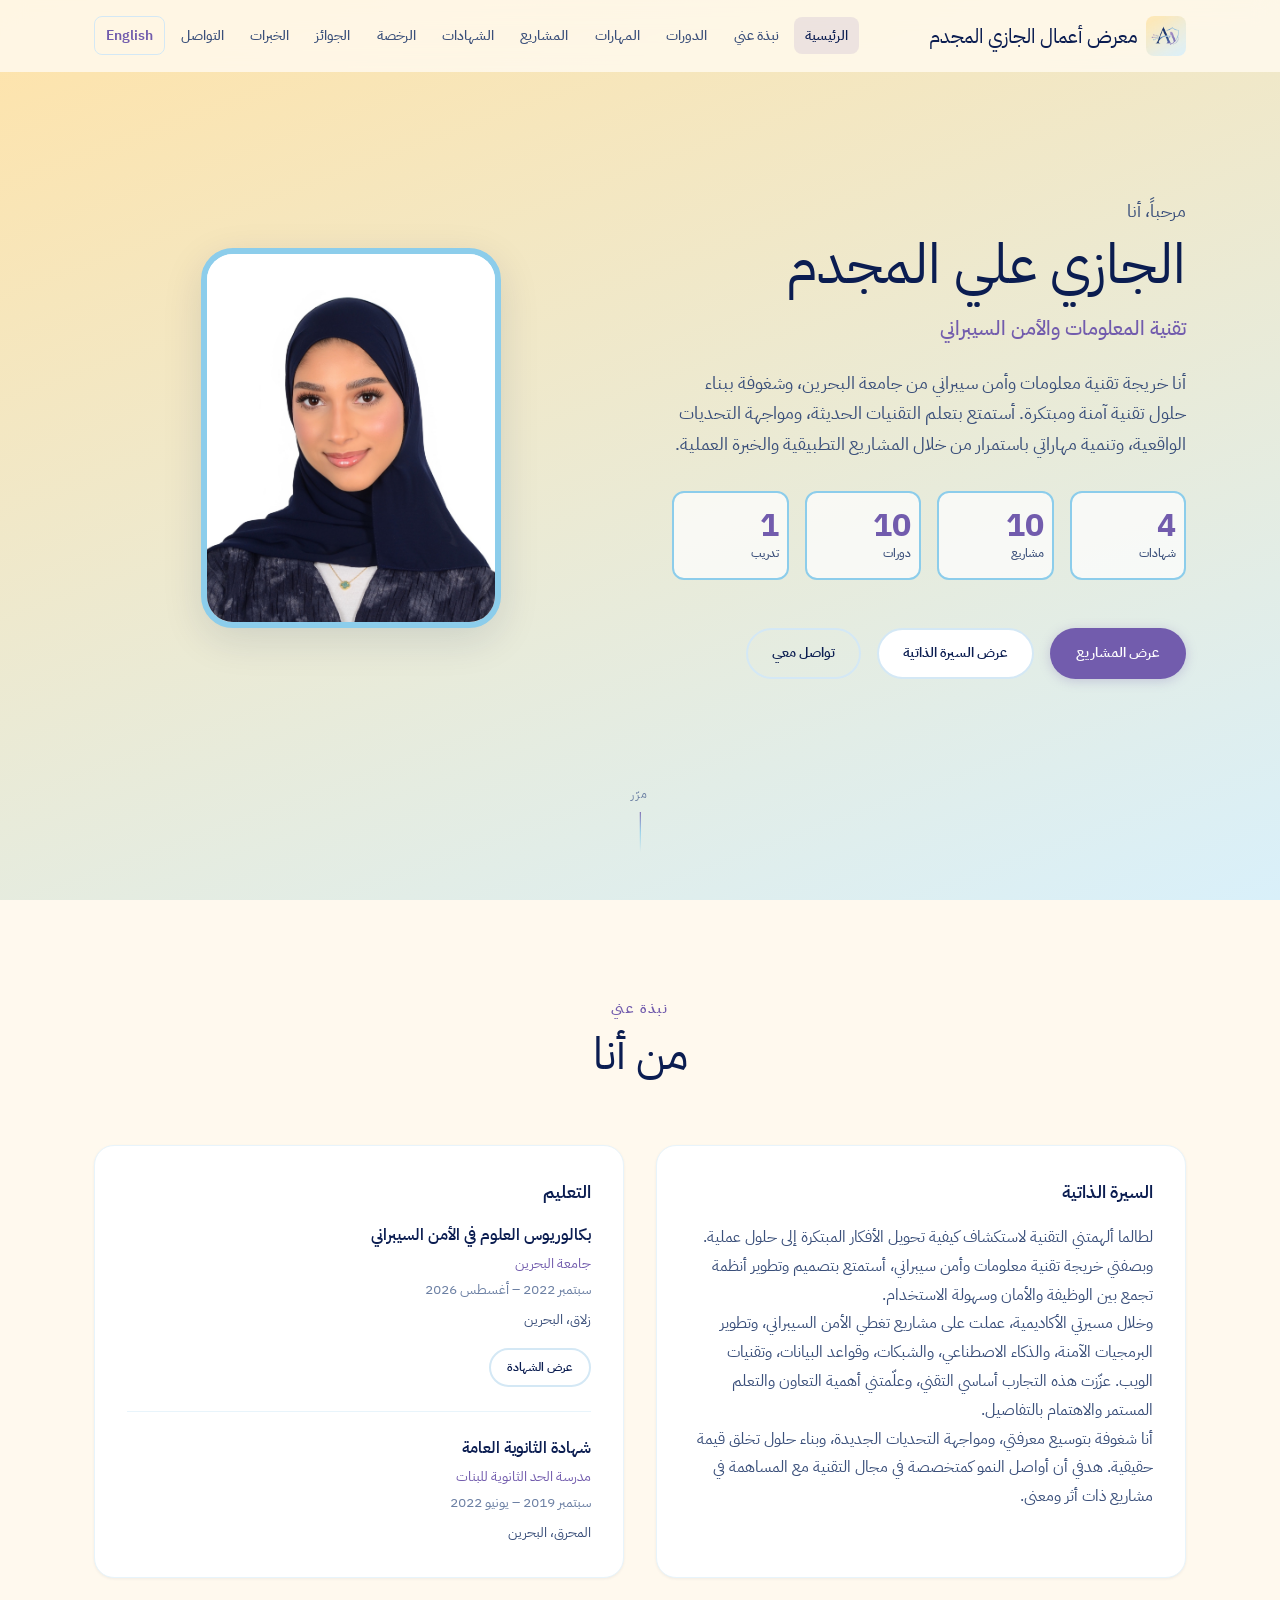
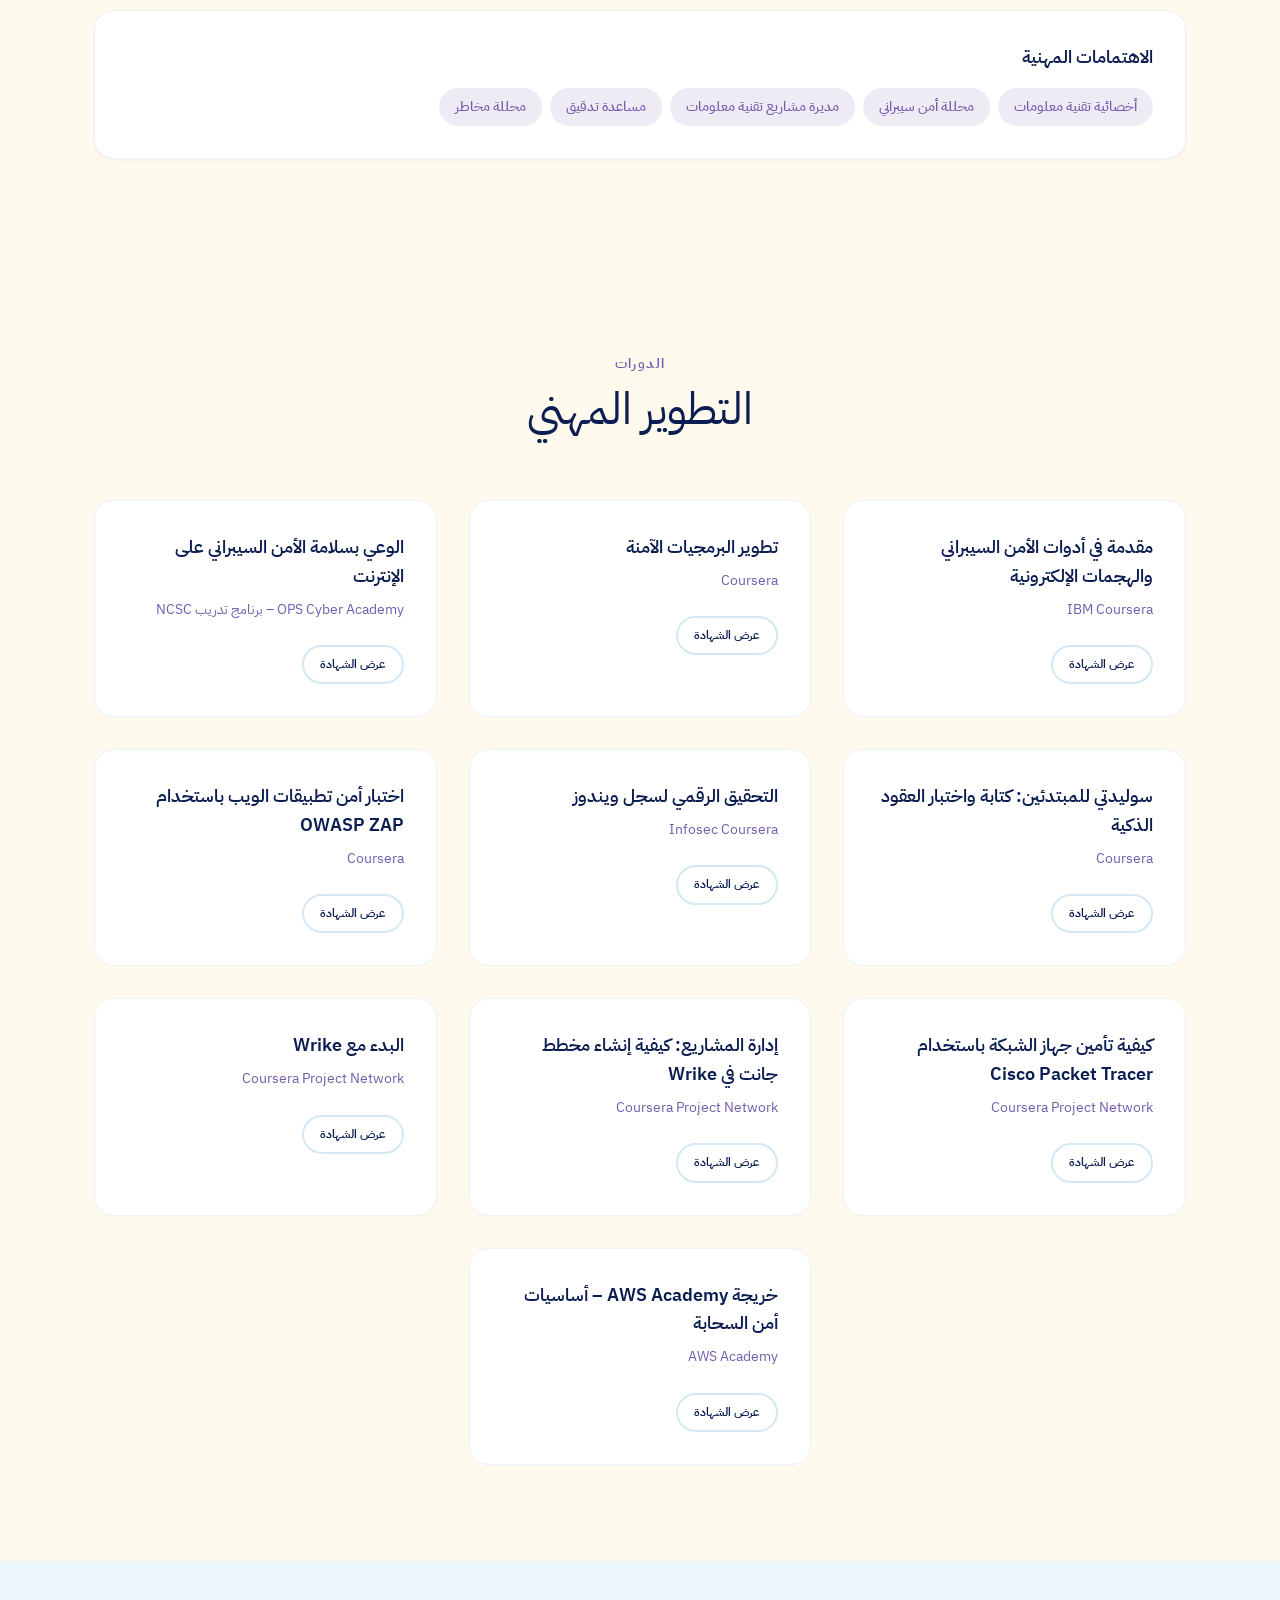
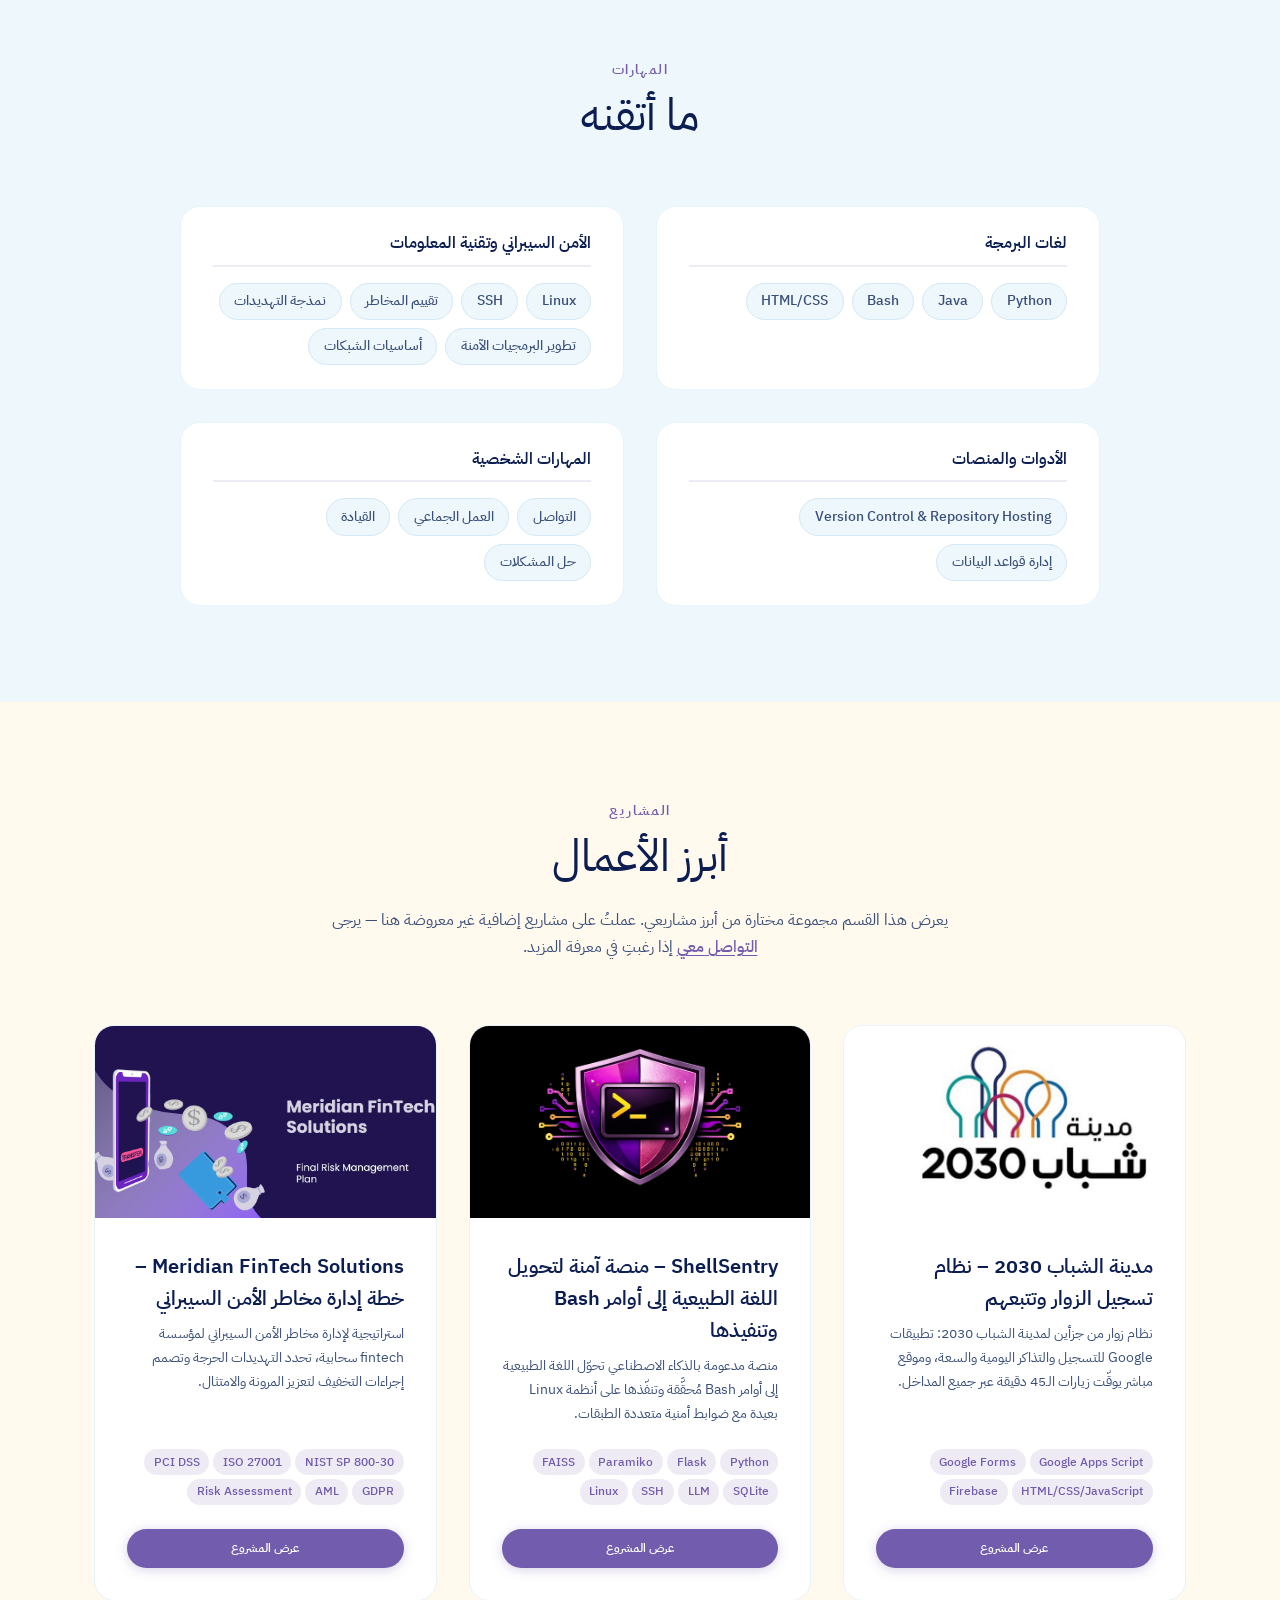
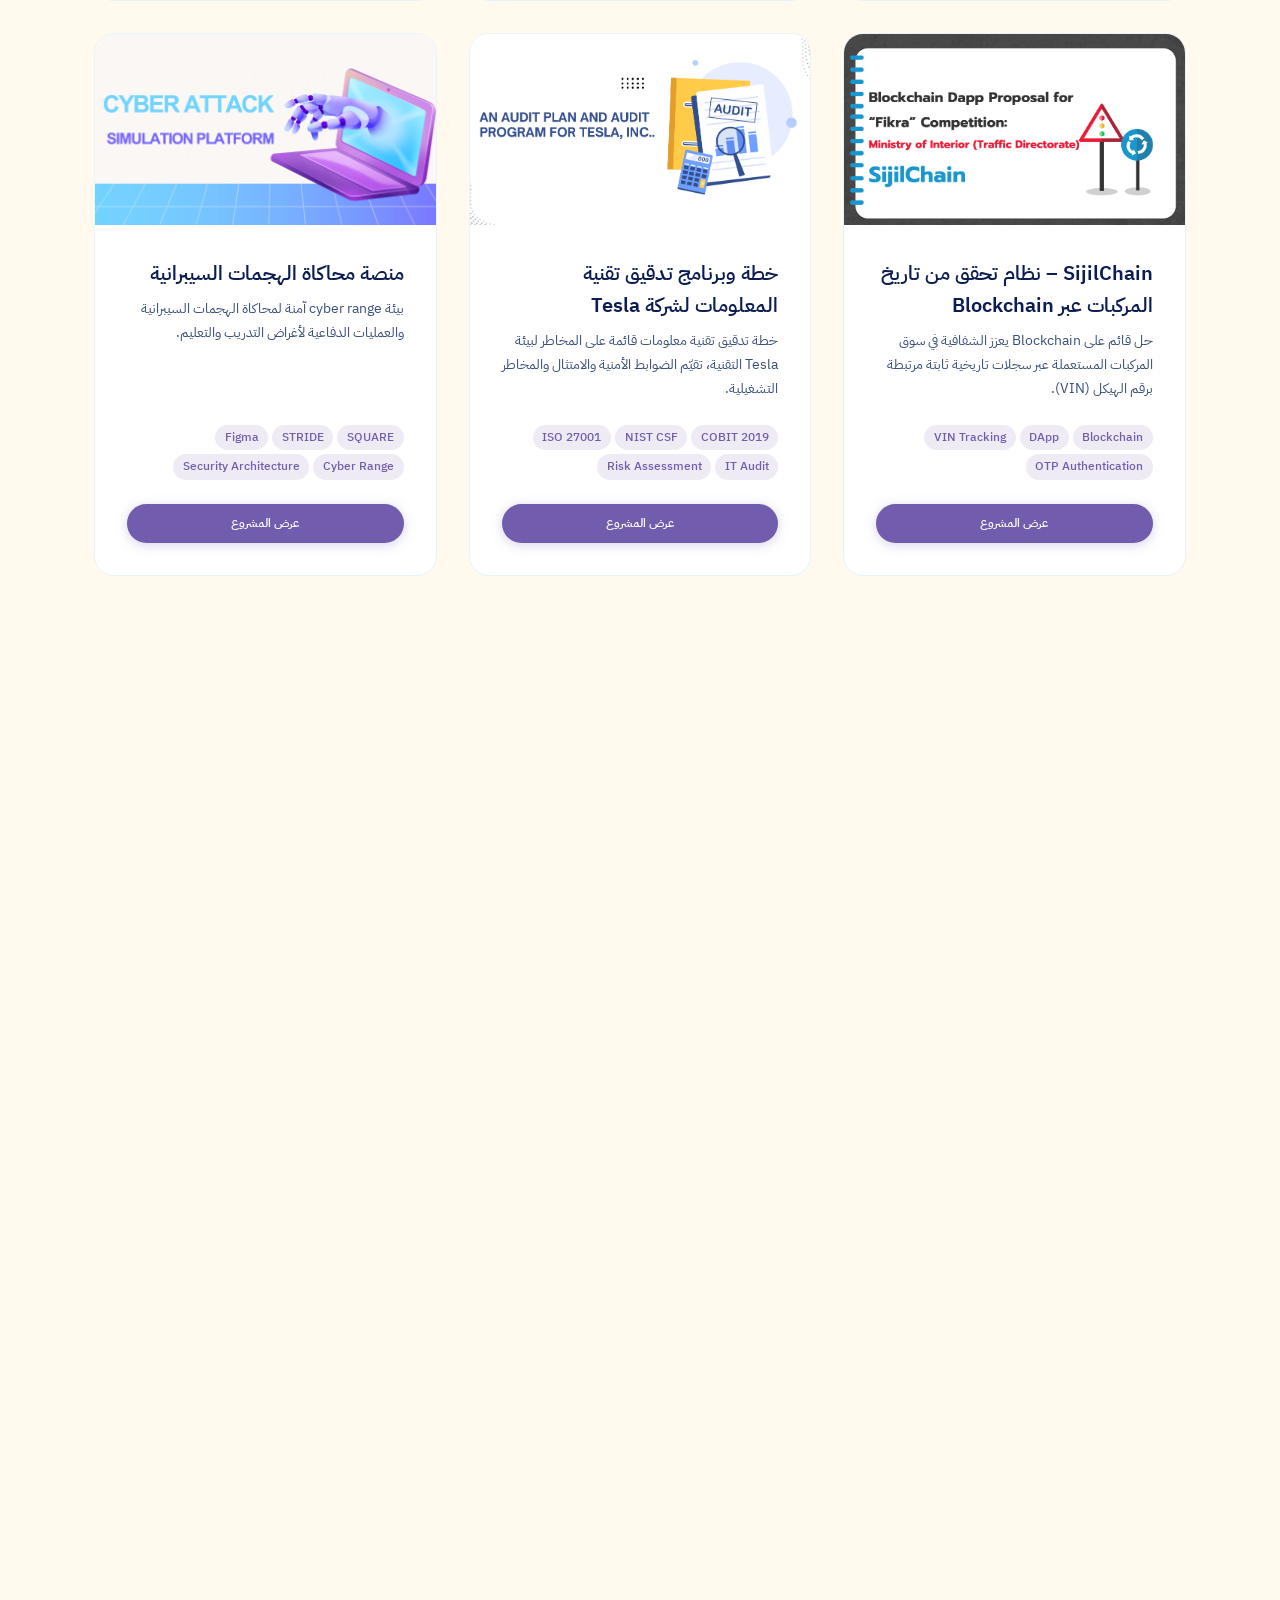
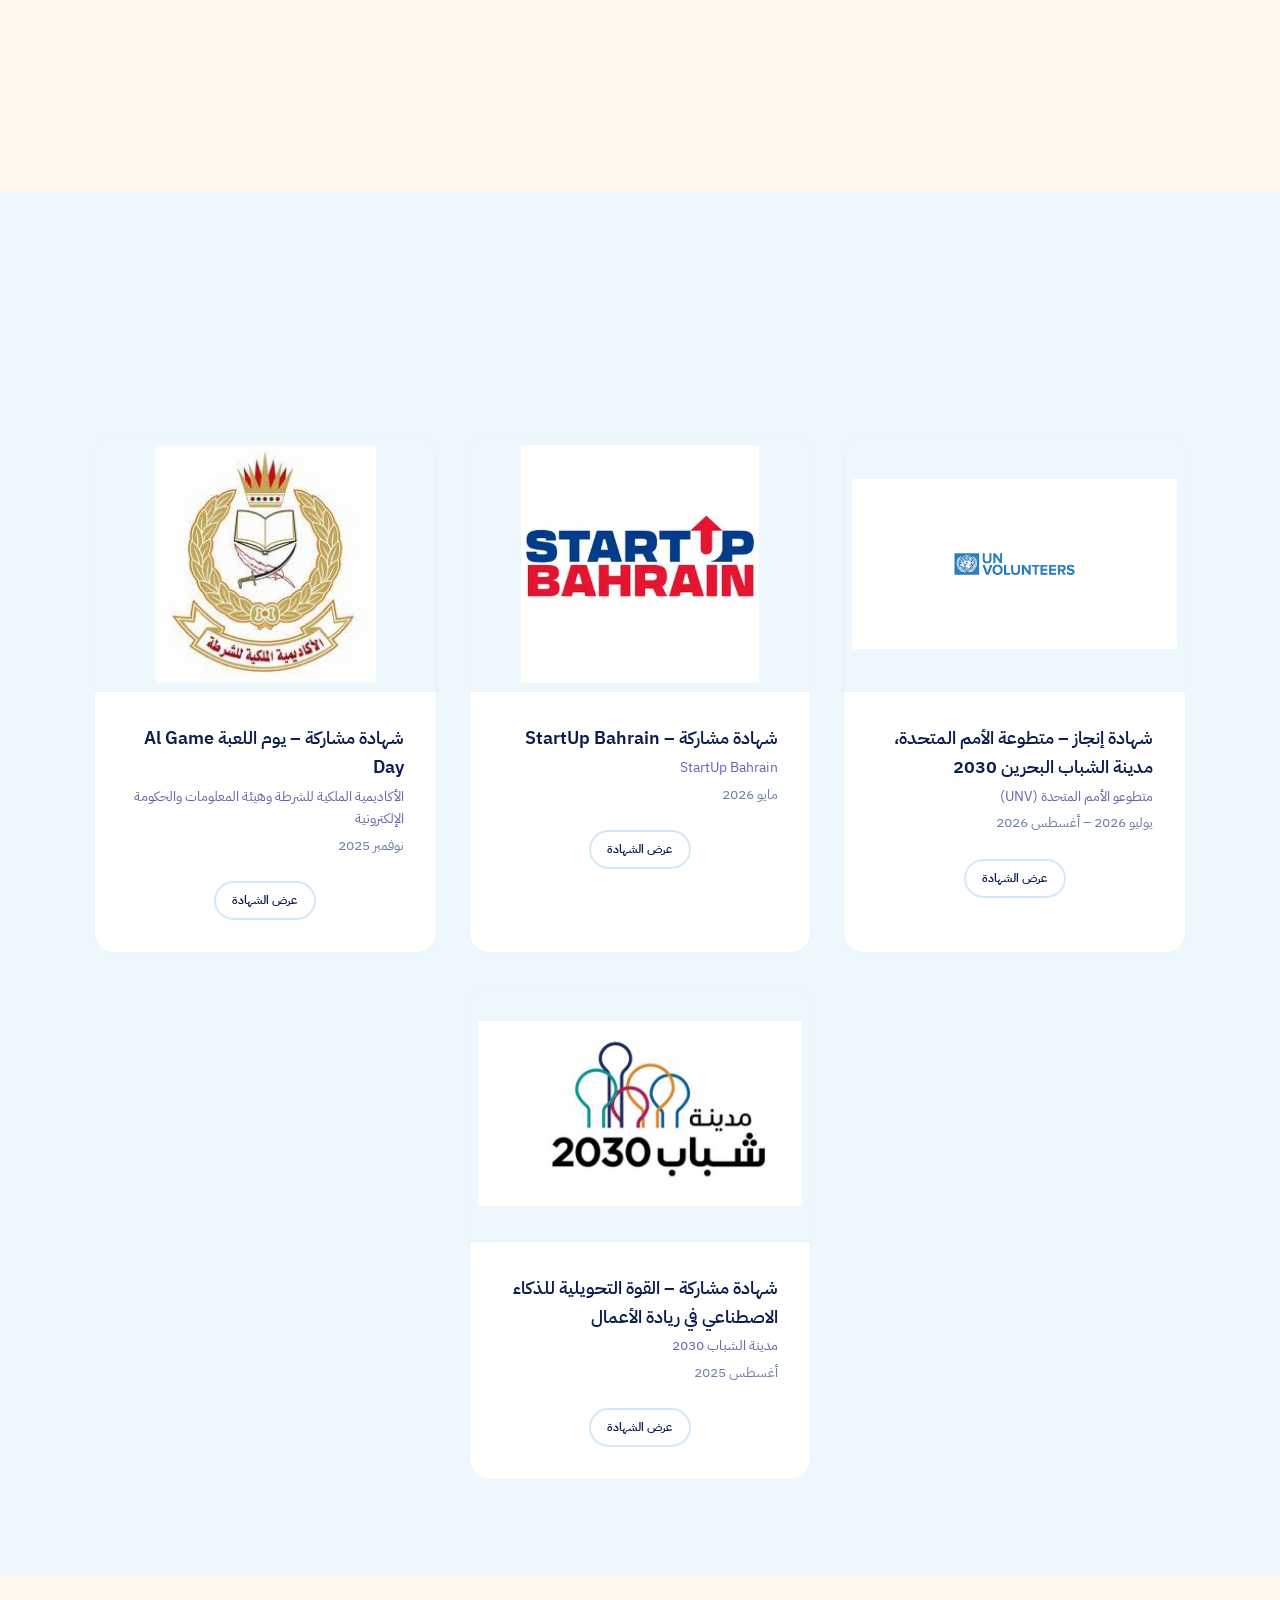
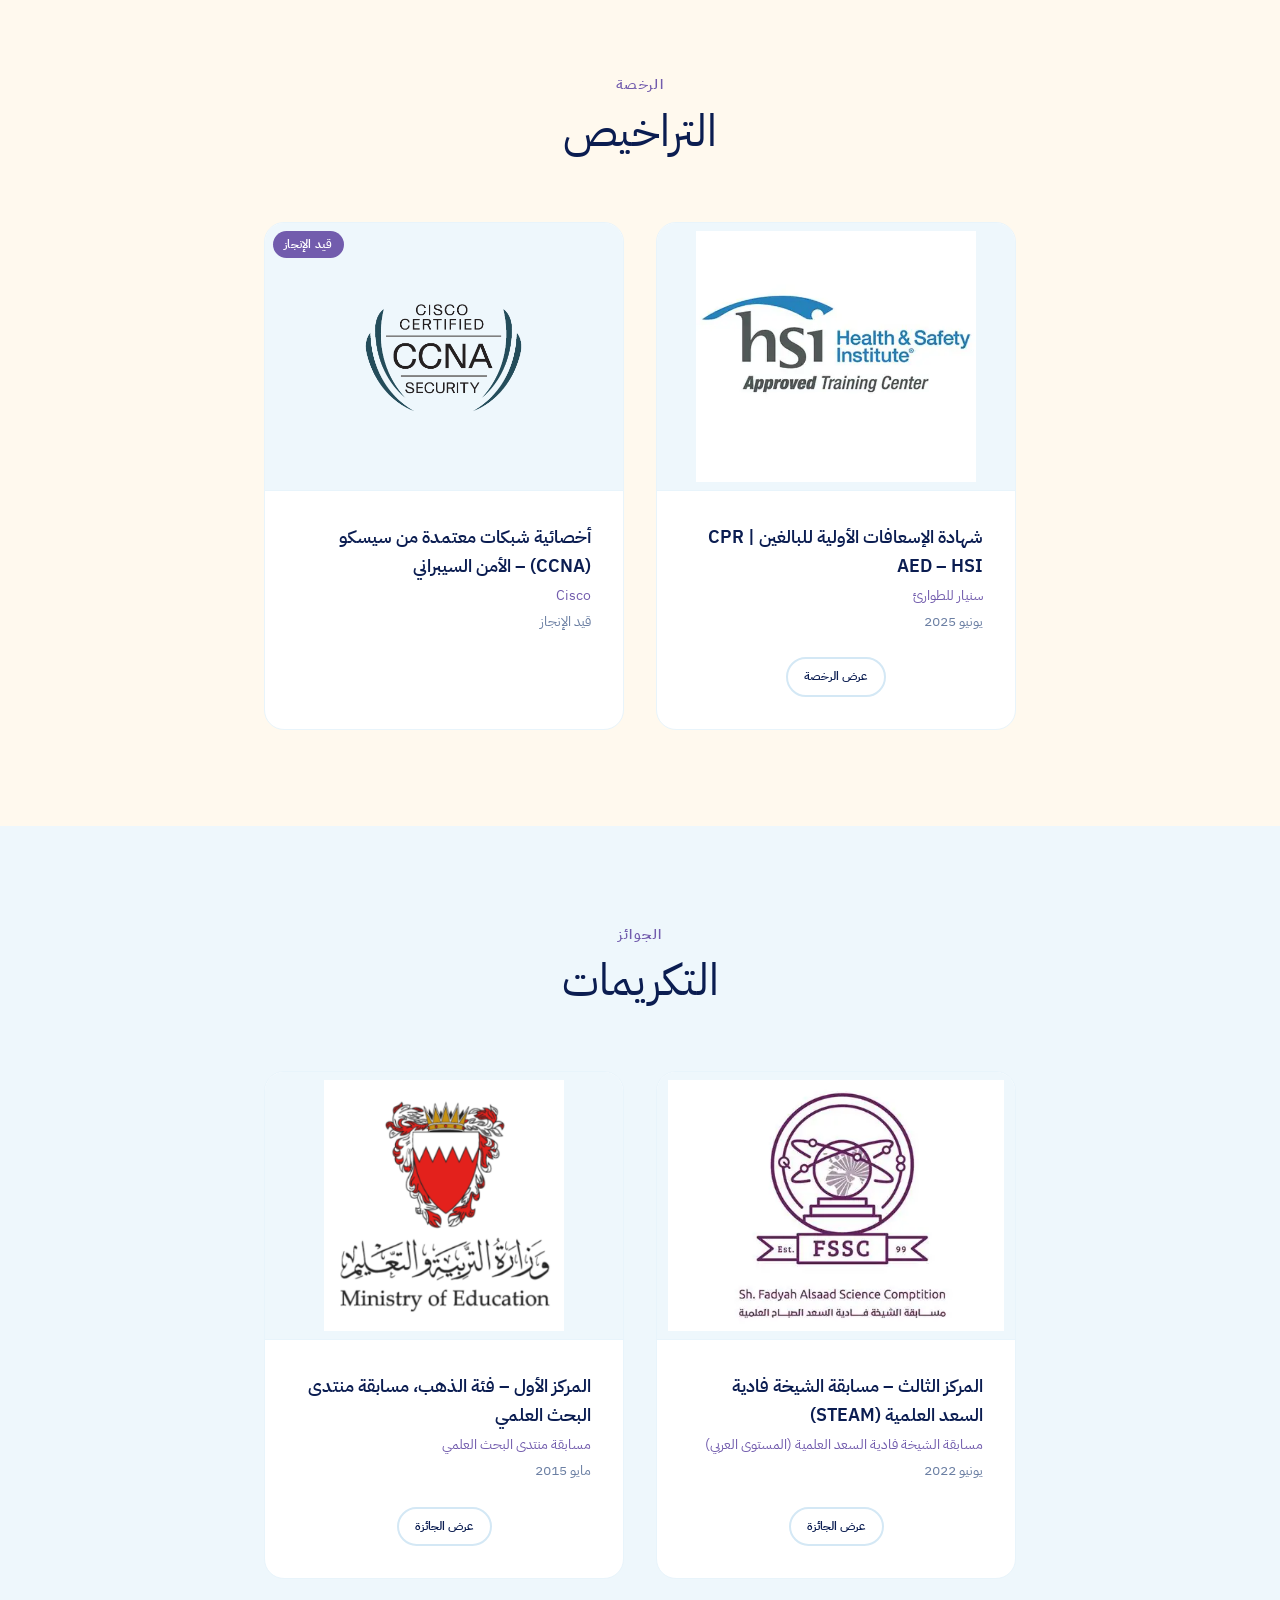
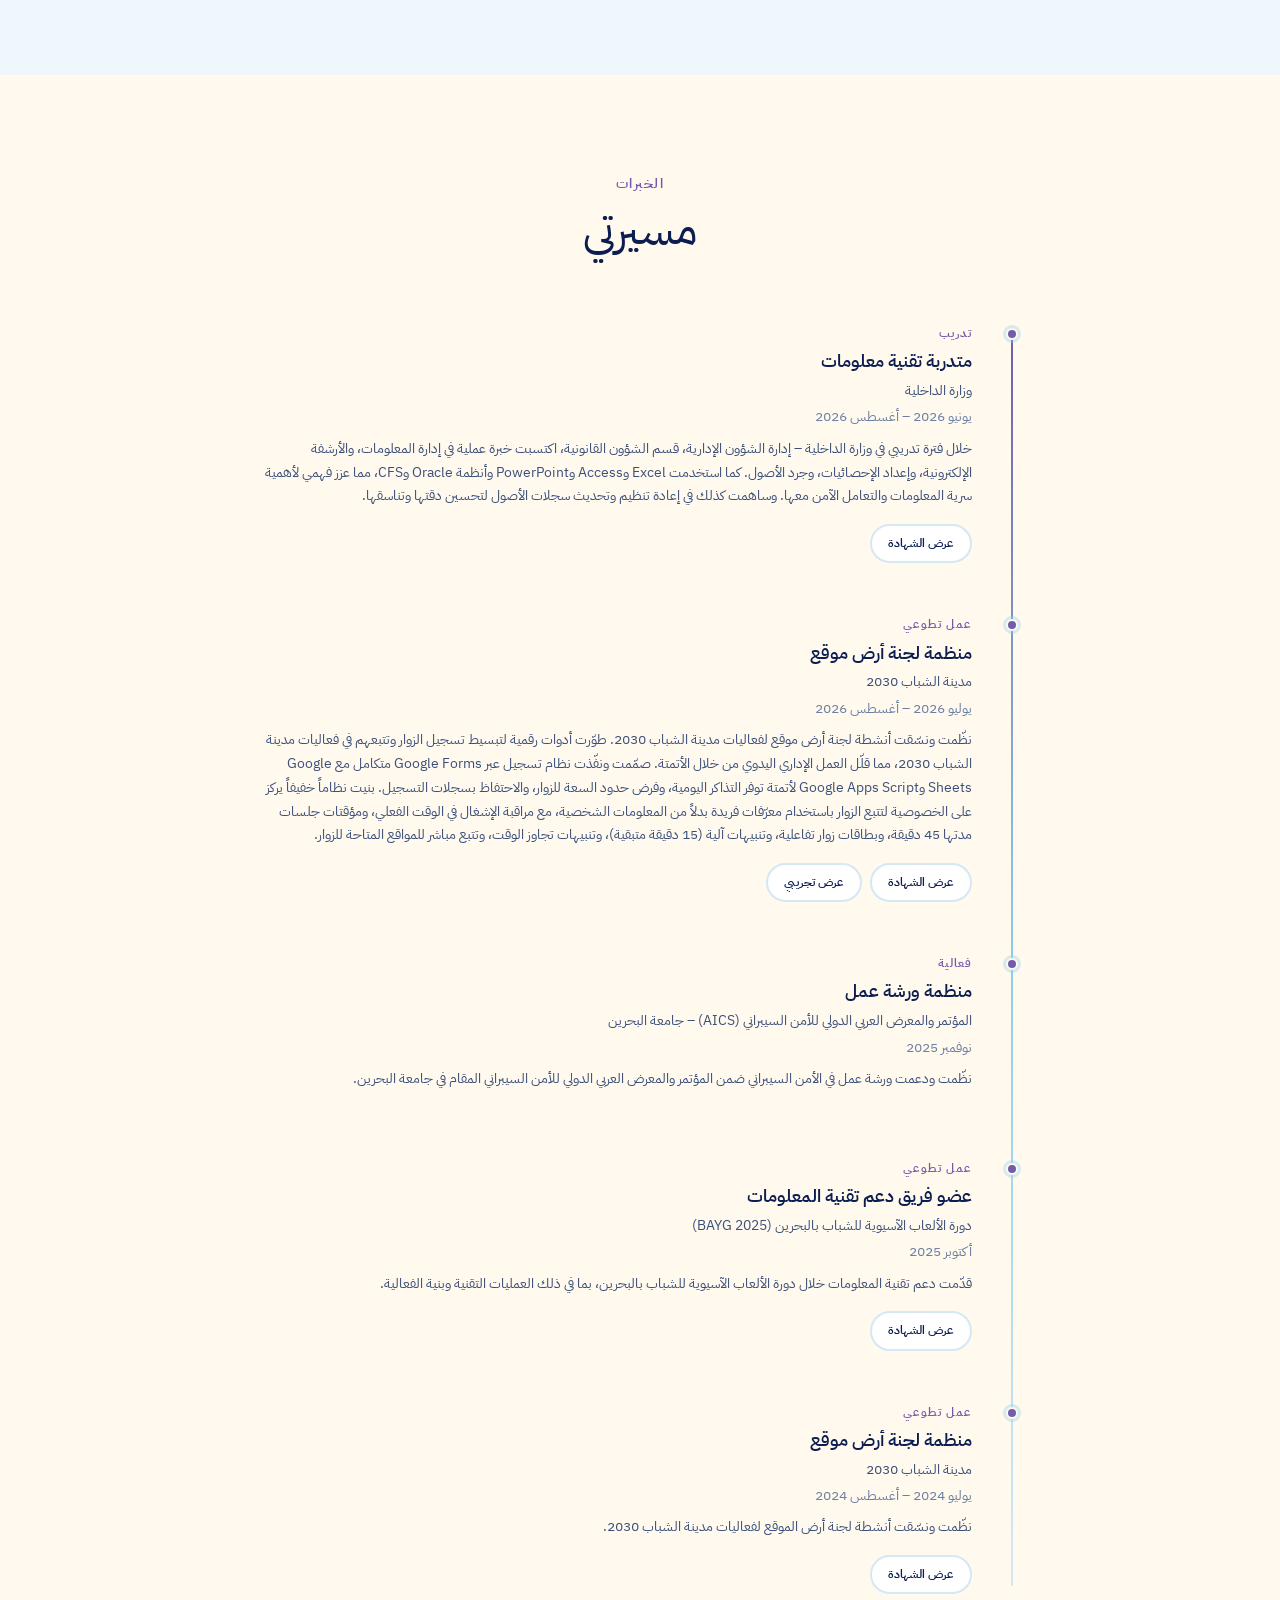
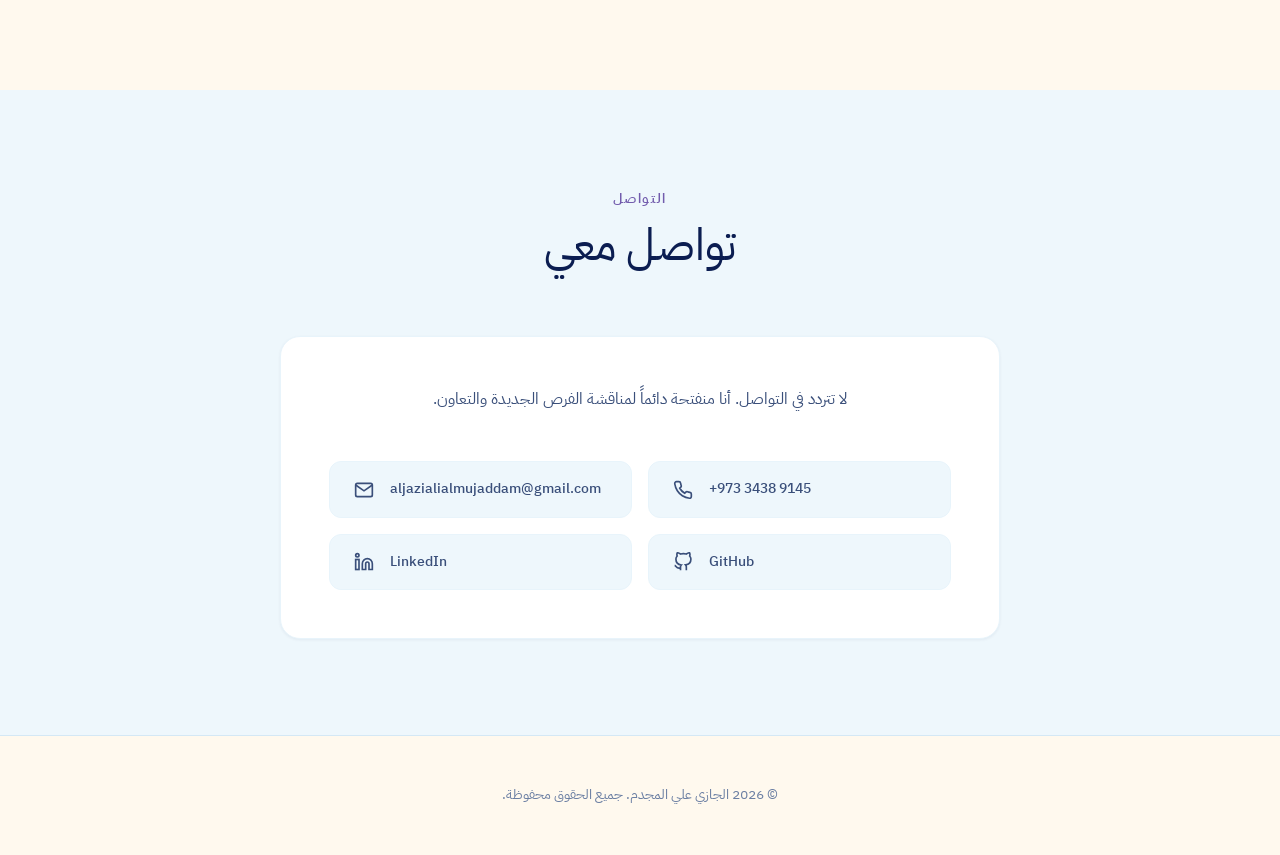
==== commit 4d3538f6: "Update portfolio courses, licenses, and Youth City demo" ====
--- a/index-ar.html
+++ b/index-ar.html
@@ -47,6 +47,8 @@
           <li><a href="#skills" class="nav__link" id="nav-skills">المهارات</a></li>
           <li><a href="#projects" class="nav__link" id="nav-projects">المشاريع</a></li>
           <li><a href="#certificates" class="nav__link" id="nav-certificates">الشهادات</a></li>
+          <li><a href="#license" class="nav__link" id="nav-license">الرخصة</a></li>
+          <li><a href="#awards" class="nav__link" id="nav-awards">الجوائز</a></li>
           <li><a href="#experience" class="nav__link" id="nav-experience">الخبرات</a></li>
           <li><a href="#contact" class="nav__link" id="nav-contact">التواصل</a></li>
           <li><a href="index.html" class="nav__link nav__link--lang" id="lang-switch" aria-label="التبديل إلى الإنجليزية">English</a></li>
@@ -159,6 +161,26 @@
         </div>
       </section>
 
+      <section class="section" id="license">
+        <div class="container">
+          <header class="section__header fade-in">
+            <span class="section__label" id="licenses-label">الرخصة</span>
+            <h2 class="section__title" id="licenses-title">التراخيص</h2>
+          </header>
+          <div class="licenses__grid" id="licenses-container"></div>
+        </div>
+      </section>
+
+      <section class="section section--alt" id="awards">
+        <div class="container">
+          <header class="section__header fade-in">
+            <span class="section__label" id="awards-label">الجوائز</span>
+            <h2 class="section__title" id="awards-title">التكريمات</h2>
+          </header>
+          <div class="awards__grid" id="awards-container"></div>
+        </div>
+      </section>
+
       <section class="section" id="experience">
         <div class="container">
           <header class="section__header fade-in">
@@ -196,7 +218,7 @@
       </div>
     </footer>
 
-    <script src="js/data-ar.js"></script>
-    <script src="js/main.js"></script>
+    <script src="js/data-ar.js?v=ccna"></script>
+    <script src="js/main.js?v=ccna"></script>
   </body>
 </html>
--- a/css/styles.css
+++ b/css/styles.css
@@ -97,6 +97,7 @@
   background-color: var(--color-bg);
   -webkit-font-smoothing: antialiased;
   transition: background-color var(--transition-base), color var(--transition-base);
+  overflow-x: clip;
 }
 
 img {
@@ -194,6 +195,7 @@
   font-weight: 400;
   letter-spacing: -0.02em;
   flex-shrink: 0;
+  white-space: nowrap;
 }
 
 .nav__logo-img {
@@ -211,11 +213,12 @@
 }
 
 .nav__link {
-  padding: var(--space-sm) var(--space-md);
+  padding: var(--space-sm) 0.7rem;
   font-size: var(--text-sm);
   font-weight: 500;
   color: var(--color-text-muted);
   border-radius: var(--radius-sm);
+  white-space: nowrap;
   transition: color var(--transition-fast), background-color var(--transition-fast);
 }
 
@@ -595,6 +598,11 @@
   color: var(--color-text-muted);
 }
 
+.education-item__link {
+  display: inline-flex;
+  margin-top: var(--space-md);
+}
+
 .interest-list {
   display: flex;
   flex-wrap: wrap;
@@ -671,9 +679,14 @@
 
 /* ── Courses ───────────────────────────────────────────────────────────────── */
 .courses__grid {
-  display: grid;
-  grid-template-columns: repeat(auto-fill, minmax(300px, 1fr));
+  display: flex;
+  flex-wrap: wrap;
+  justify-content: center;
   gap: var(--space-xl);
+}
+
+.courses__grid .course-card {
+  width: calc((100% - 2 * var(--space-xl)) / 3);
 }
 
 .course-card {
@@ -703,9 +716,14 @@
 
 /* ── Projects ────────────────────────────────────────────────────────────────── */
 .projects__grid {
-  display: grid;
-  grid-template-columns: repeat(auto-fill, minmax(320px, 1fr));
+  display: flex;
+  flex-wrap: wrap;
+  justify-content: center;
   gap: var(--space-xl);
+}
+
+.projects__grid .project-card {
+  width: calc((100% - 2 * var(--space-xl)) / 3);
 }
 
 .project-card {
@@ -777,11 +795,29 @@
   font-weight: 500;
 }
 
-/* ── Certificates ────────────────────────────────────────────────────────────── */
+/* ── Certificates & Awards ───────────────────────────────────────────────────── */
 .certificates__grid {
-  display: grid;
-  grid-template-columns: repeat(auto-fill, minmax(300px, 1fr));
+  display: flex;
+  flex-wrap: wrap;
+  justify-content: center;
   gap: var(--space-xl);
+}
+
+.certificates__grid .certificate-card {
+  width: calc((100% - 2 * var(--space-xl)) / 3);
+}
+
+.awards__grid,
+.licenses__grid {
+  display: flex;
+  flex-wrap: wrap;
+  justify-content: center;
+  gap: var(--space-xl);
+}
+
+.awards__grid .certificate-card,
+.licenses__grid .certificate-card {
+  width: min(100%, 360px);
 }
 
 .certificate-card {
@@ -798,6 +834,7 @@
 }
 
 .certificate-card__image {
+  position: relative;
   aspect-ratio: 4 / 3;
   overflow: hidden;
   display: flex;
@@ -806,6 +843,19 @@
   padding: var(--space-sm);
   background: var(--color-bg-alt);
   border-bottom: 1px solid var(--color-border-subtle);
+}
+
+.certificate-card__badge {
+  position: absolute;
+  top: var(--space-sm);
+  inset-inline-end: var(--space-sm);
+  padding: 0.25rem 0.7rem;
+  background: var(--color-accent);
+  color: var(--color-surface);
+  border-radius: var(--radius-full);
+  font-size: var(--text-xs);
+  font-weight: 600;
+  letter-spacing: 0.02em;
 }
 
 .certificate-card__image img {
@@ -923,6 +973,12 @@
   margin-bottom: var(--space-md);
 }
 
+.timeline-item__actions {
+  display: flex;
+  flex-wrap: wrap;
+  gap: var(--space-sm);
+}
+
 .timeline-item__link {
   display: inline-flex;
 }
@@ -931,11 +987,16 @@
 .contact__wrapper {
   max-width: 720px;
   margin-inline: auto;
+  width: 100%;
+  min-width: 0;
 }
 
 .contact__card {
   padding: var(--space-2xl);
   text-align: center;
+  width: 100%;
+  min-width: 0;
+  overflow: hidden;
 }
 
 .contact__text {
@@ -952,6 +1013,8 @@
   gap: var(--space-md);
   direction: ltr;
   text-align: left;
+  width: 100%;
+  min-width: 0;
 }
 
 .contact__link {
@@ -959,6 +1022,8 @@
   align-items: center;
   gap: var(--space-md);
   direction: ltr;
+  min-width: 0;
+  width: 100%;
   padding: var(--space-md) var(--space-lg);
   background: var(--color-bg-alt);
   border: 1px solid var(--color-border-subtle);
@@ -967,6 +1032,12 @@
   font-weight: 500;
   color: var(--color-text-muted);
   transition: all var(--transition-base);
+}
+
+.contact__link span {
+  min-width: 0;
+  overflow-wrap: anywhere;
+  word-break: break-word;
 }
 
 .contact__link:hover {
@@ -1354,6 +1425,28 @@
 
   .contact__links {
     grid-template-columns: 1fr;
+    max-width: 360px;
+    margin-inline: auto;
+    text-align: center;
+  }
+
+  .contact__card {
+    padding: var(--space-xl);
+  }
+
+  .contact__text {
+    margin-bottom: var(--space-xl);
+  }
+
+  .contact__link {
+    justify-content: center;
+    text-align: center;
+  }
+
+  .certificates__grid .certificate-card,
+  .projects__grid .project-card,
+  .courses__grid .course-card {
+    width: calc((100% - var(--space-xl)) / 2);
   }
 
   .section__title {
@@ -1365,14 +1458,9 @@
   }
 }
 
-@media (max-width: 768px) {
+@media (max-width: 1180px) {
   .nav__toggle {
     display: flex;
-  }
-
-  .skills__grid {
-    grid-template-columns: 1fr;
-    max-width: none;
   }
 
   .nav__menu {
@@ -1403,9 +1491,32 @@
     padding: var(--space-md);
     text-align: center;
   }
+}
+
+@media (max-width: 768px) {
+  .skills__grid {
+    grid-template-columns: 1fr;
+    max-width: none;
+  }
 
   .section {
     padding-block: var(--space-3xl);
+  }
+
+  .contact__card {
+    padding: var(--space-lg);
+  }
+
+  .contact__links {
+    max-width: 100%;
+  }
+
+  .contact__link {
+    padding: var(--space-sm) var(--space-md);
+    font-size: var(--text-xs);
+    gap: var(--space-sm);
+    justify-content: center;
+    text-align: center;
   }
 
   .hero__name {
@@ -1440,9 +1551,10 @@
     width: 100%;
   }
 
-  .projects__grid,
-  .certificates__grid {
-    grid-template-columns: 1fr;
+  .certificates__grid .certificate-card,
+  .projects__grid .project-card,
+  .courses__grid .course-card {
+    width: 100%;
   }
 
   .resources__grid {
@@ -1473,6 +1585,14 @@
 /* ── RTL / Arabic ──────────────────────────────────────────────────────────────── */
 [dir="rtl"] {
   --font-sans: "IBM Plex Sans Arabic", "DM Sans", system-ui, -apple-system, sans-serif;
+  --font-serif: "IBM Plex Sans Arabic", "DM Sans", system-ui, -apple-system, sans-serif;
+}
+
+[dir="rtl"] .nav__logo,
+[dir="rtl"] .section__title,
+[dir="rtl"] .hero__name,
+[dir="rtl"] .modal__title {
+  letter-spacing: 0;
 }
 
 [dir="rtl"] .skip-link {
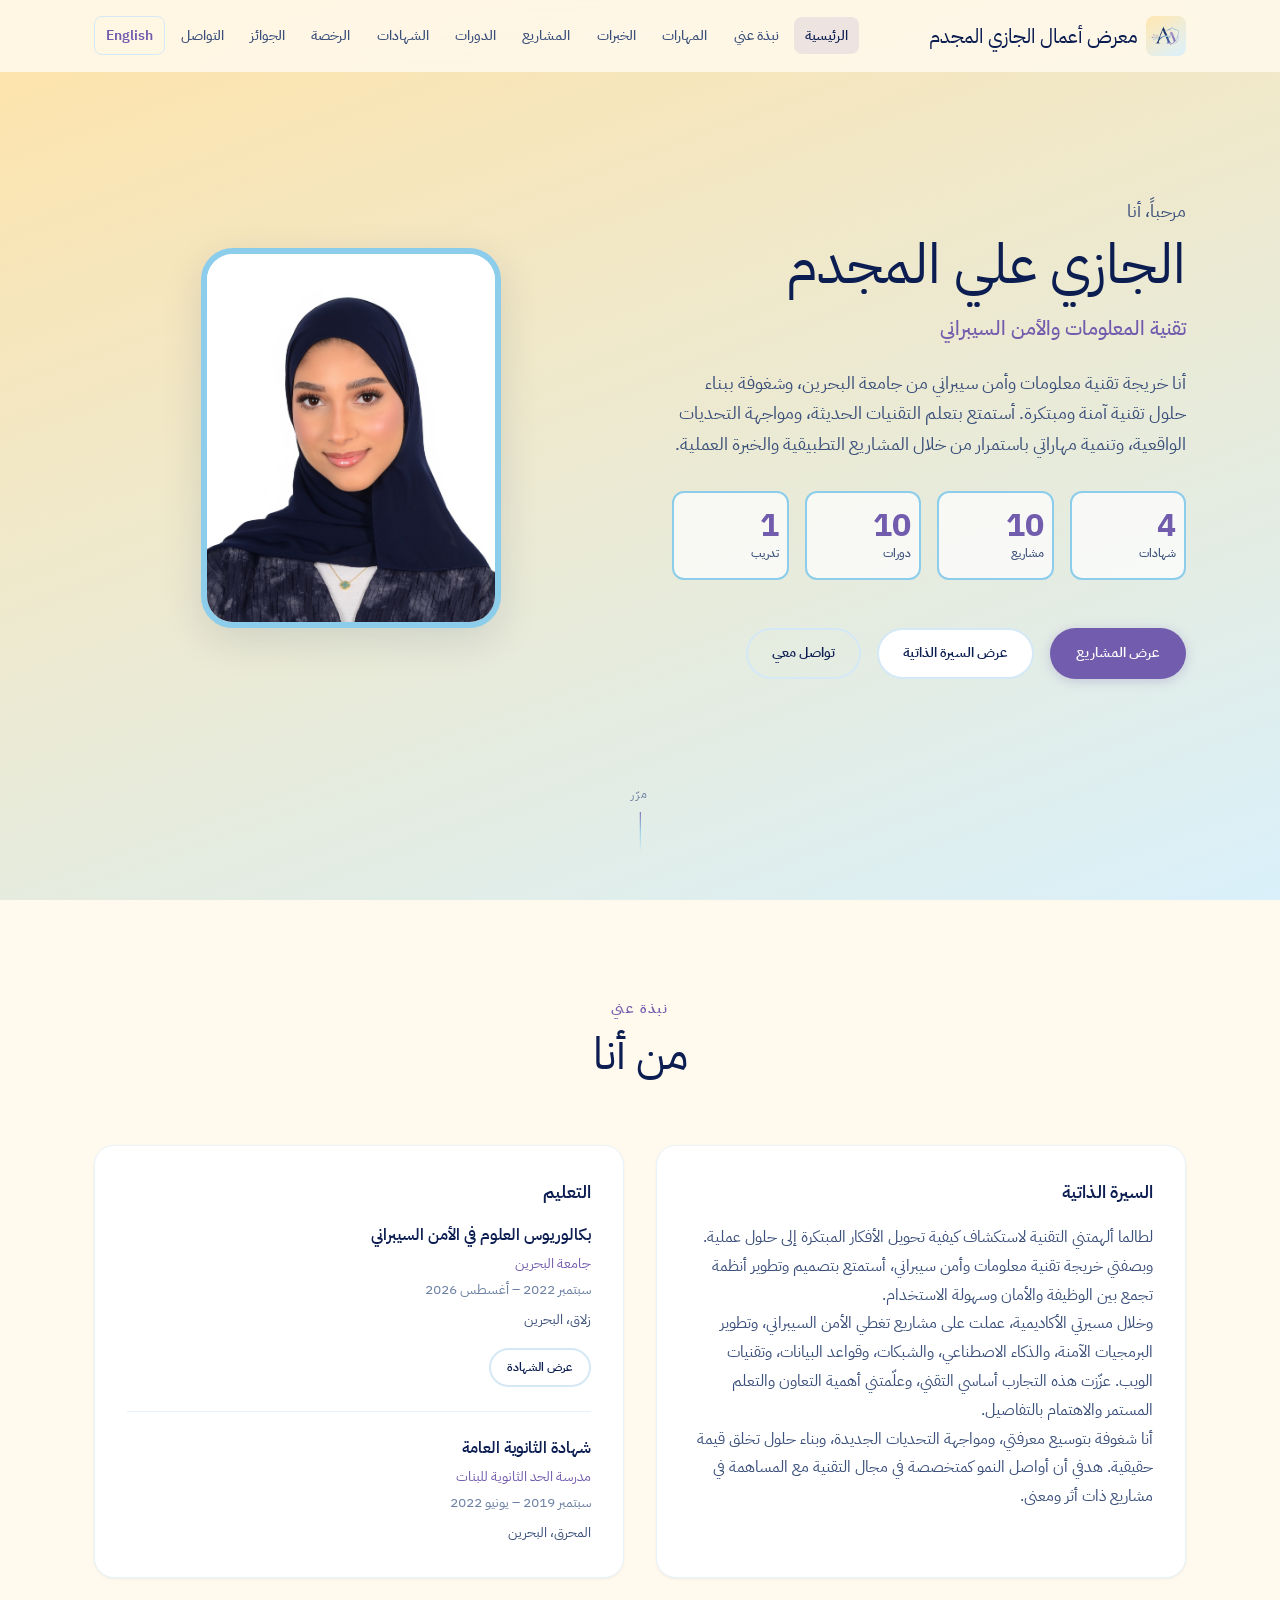
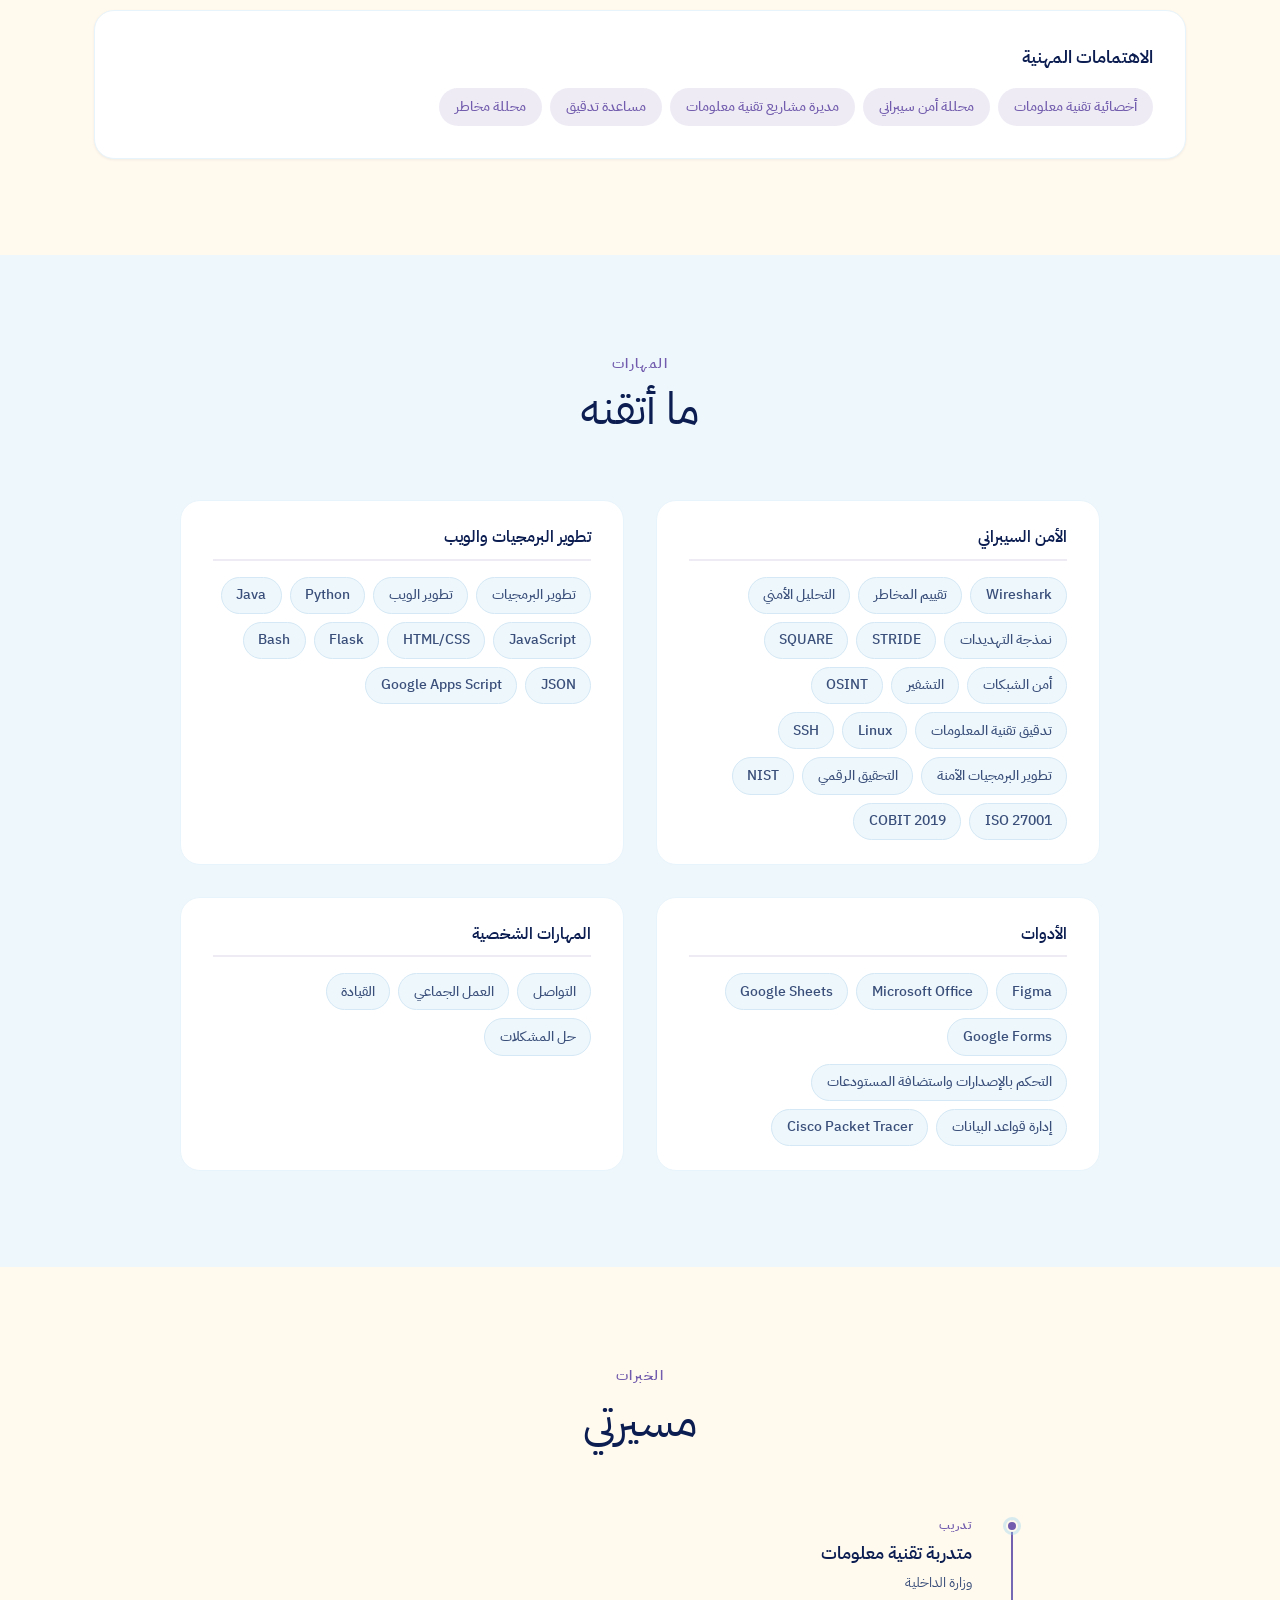
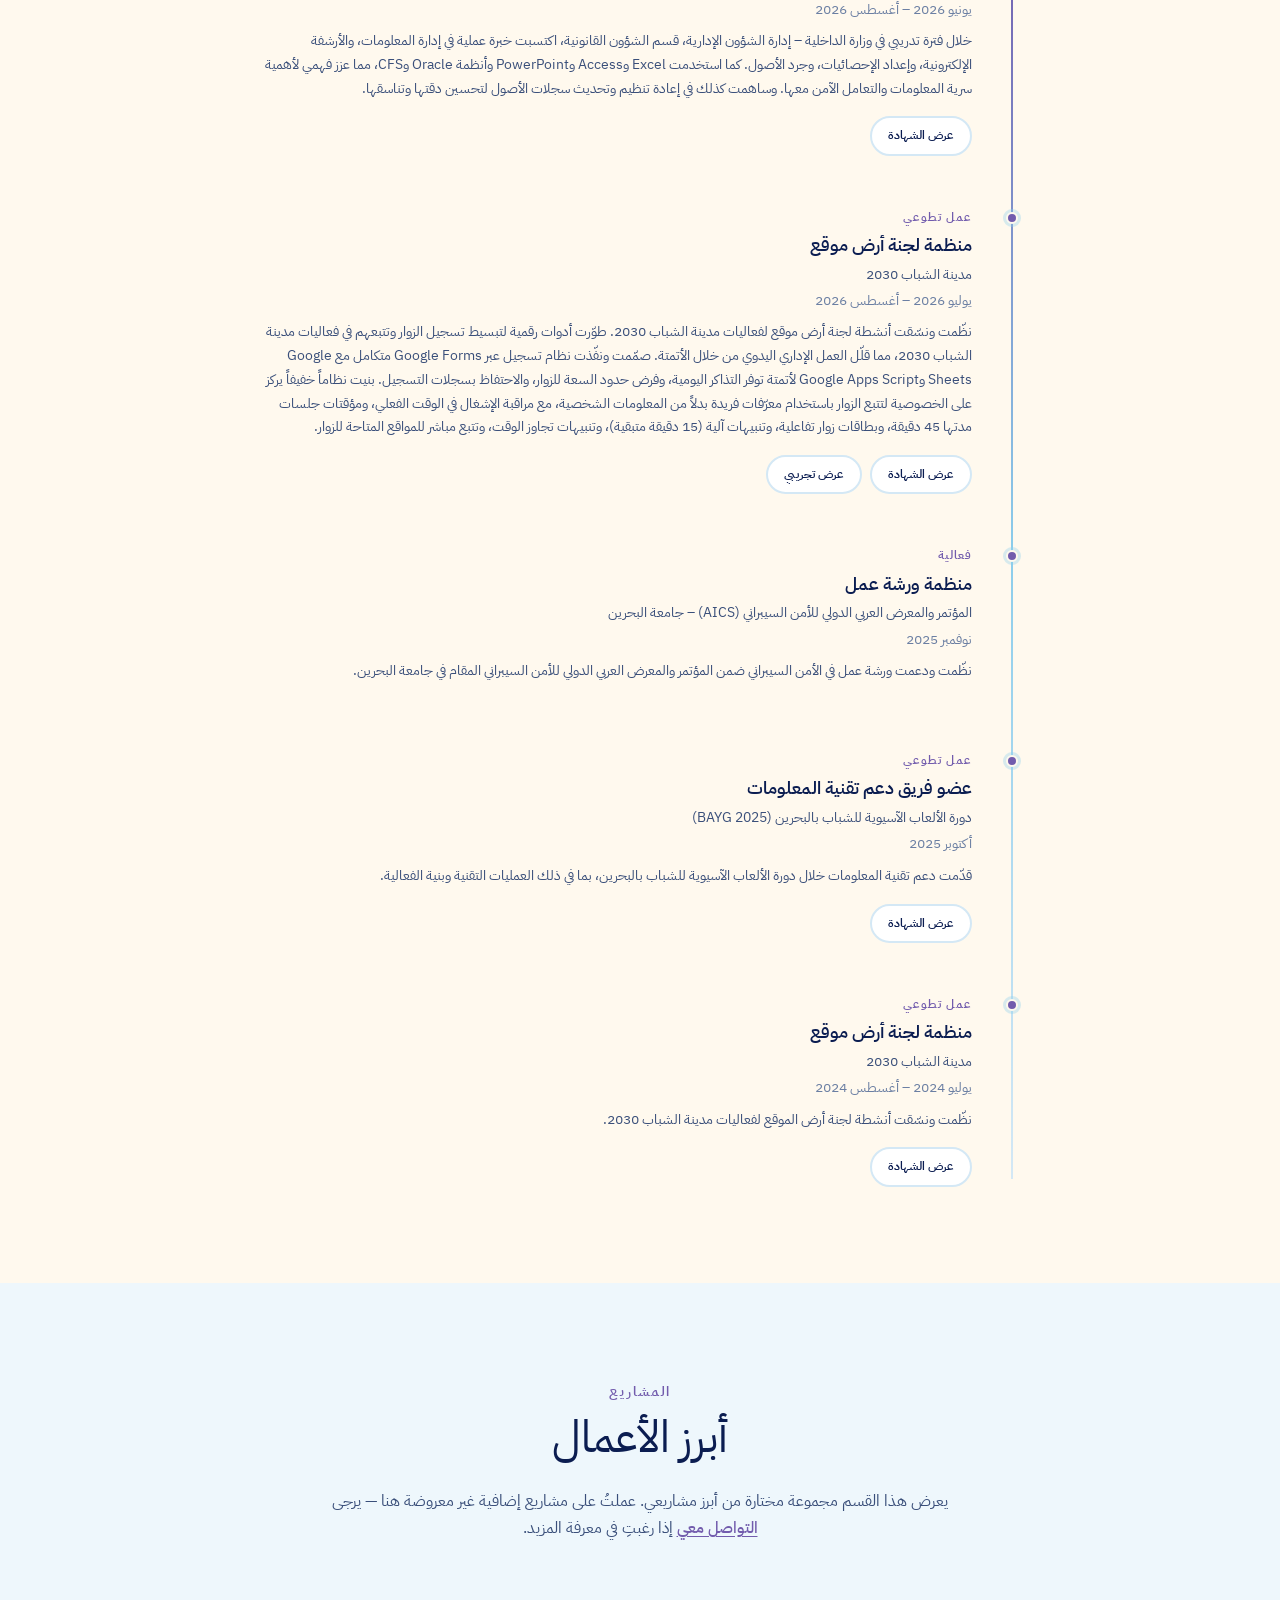
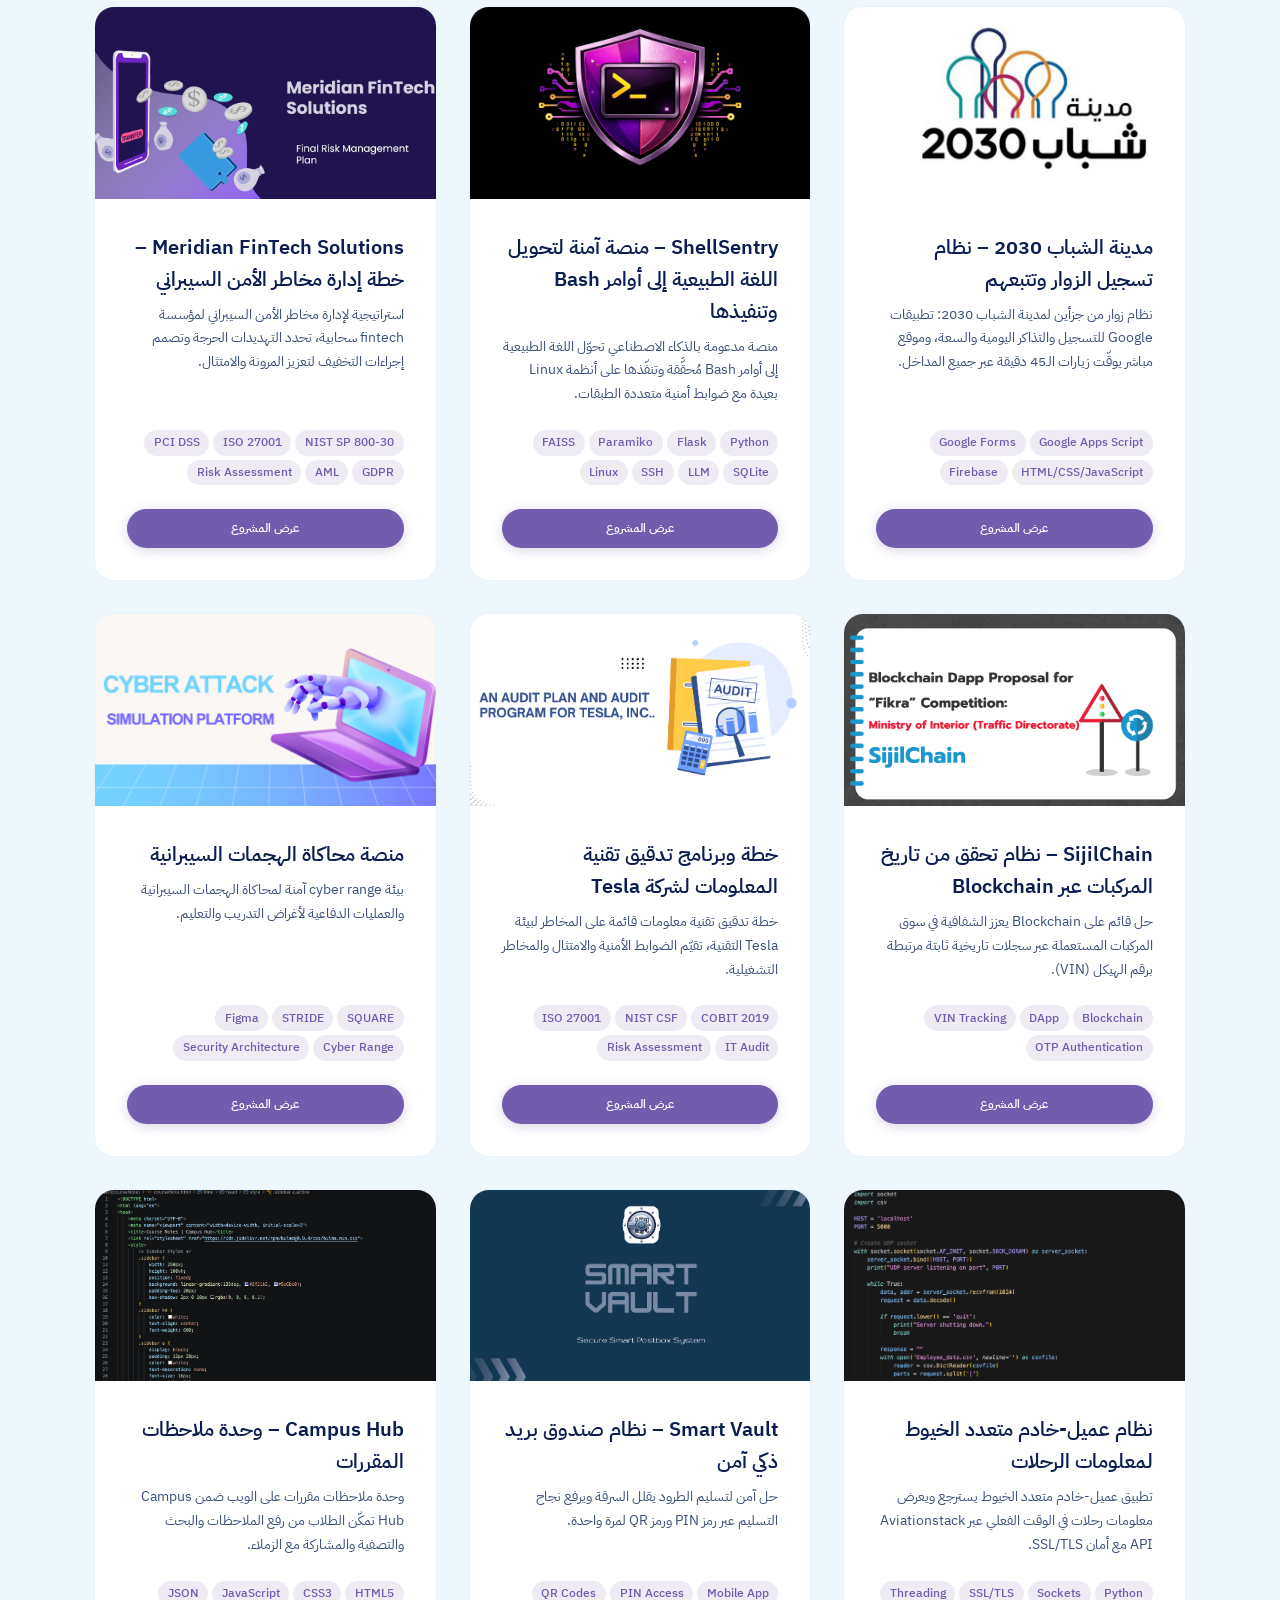
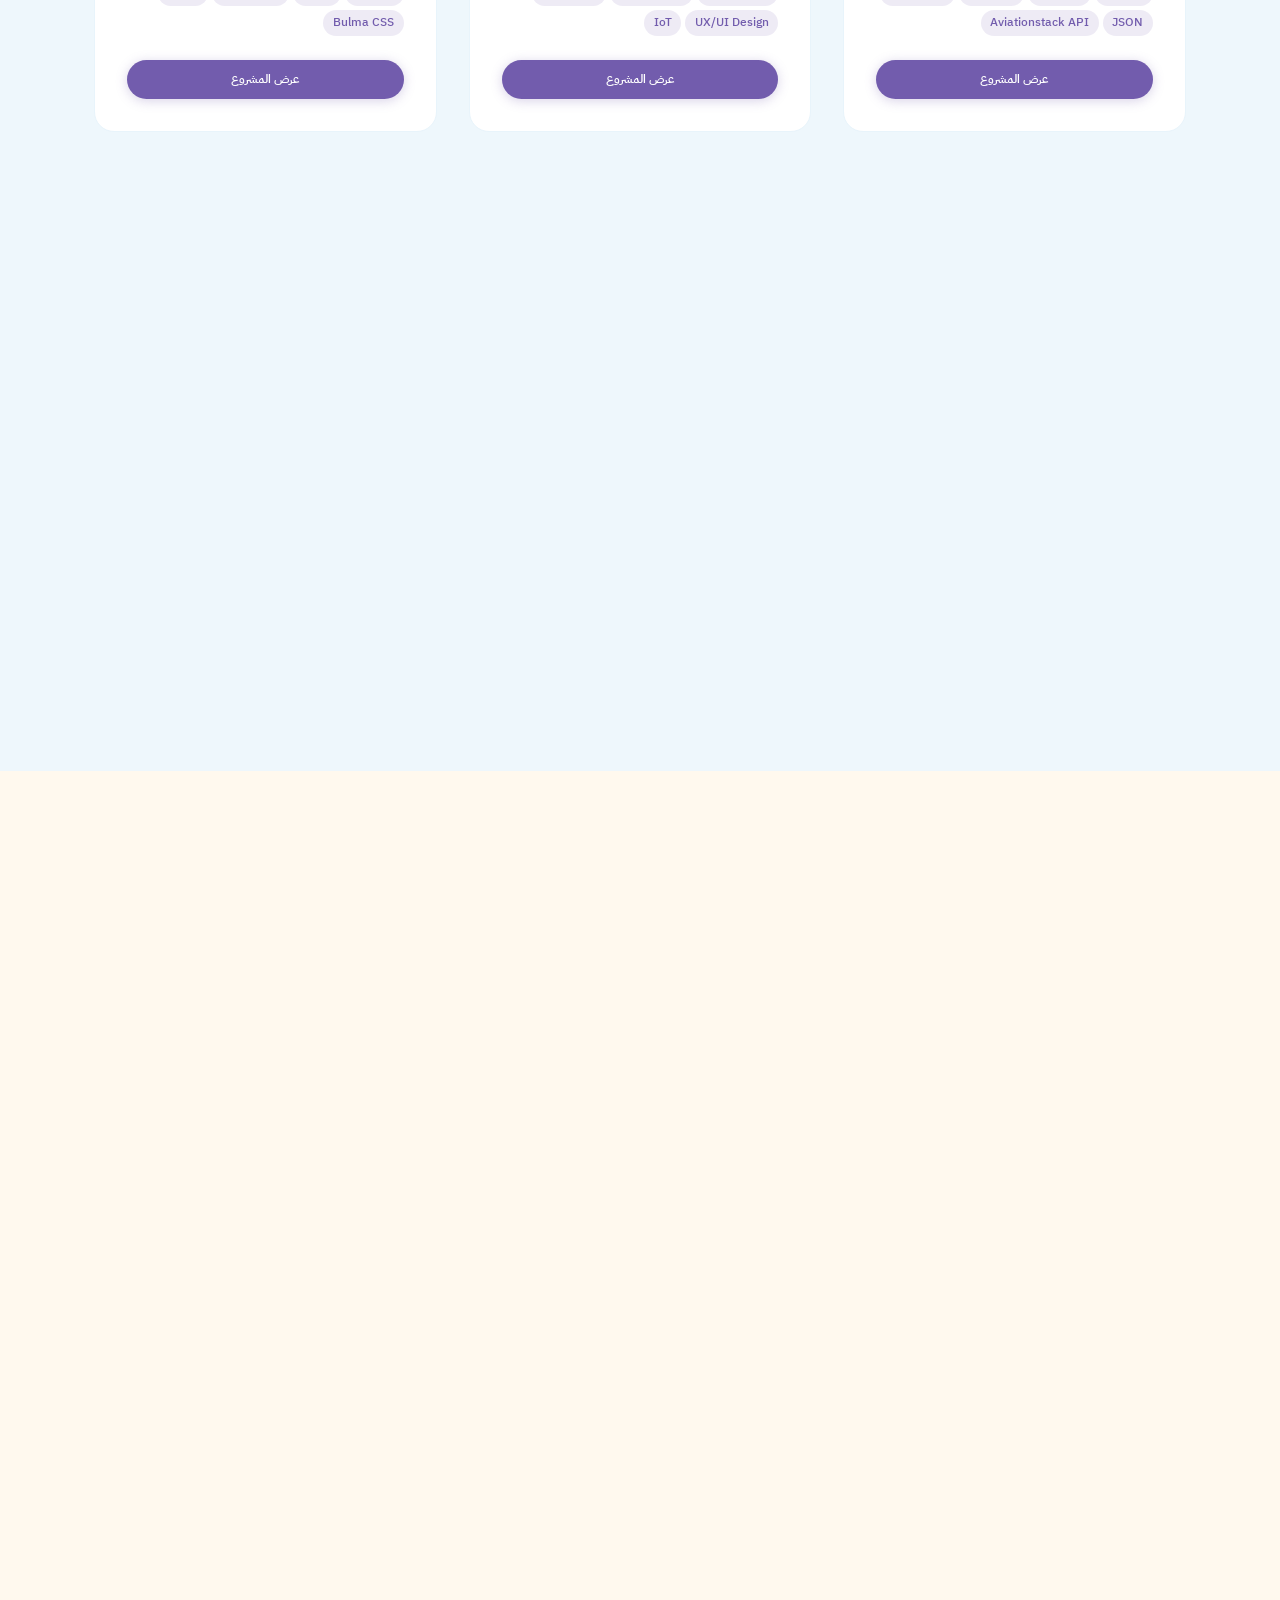
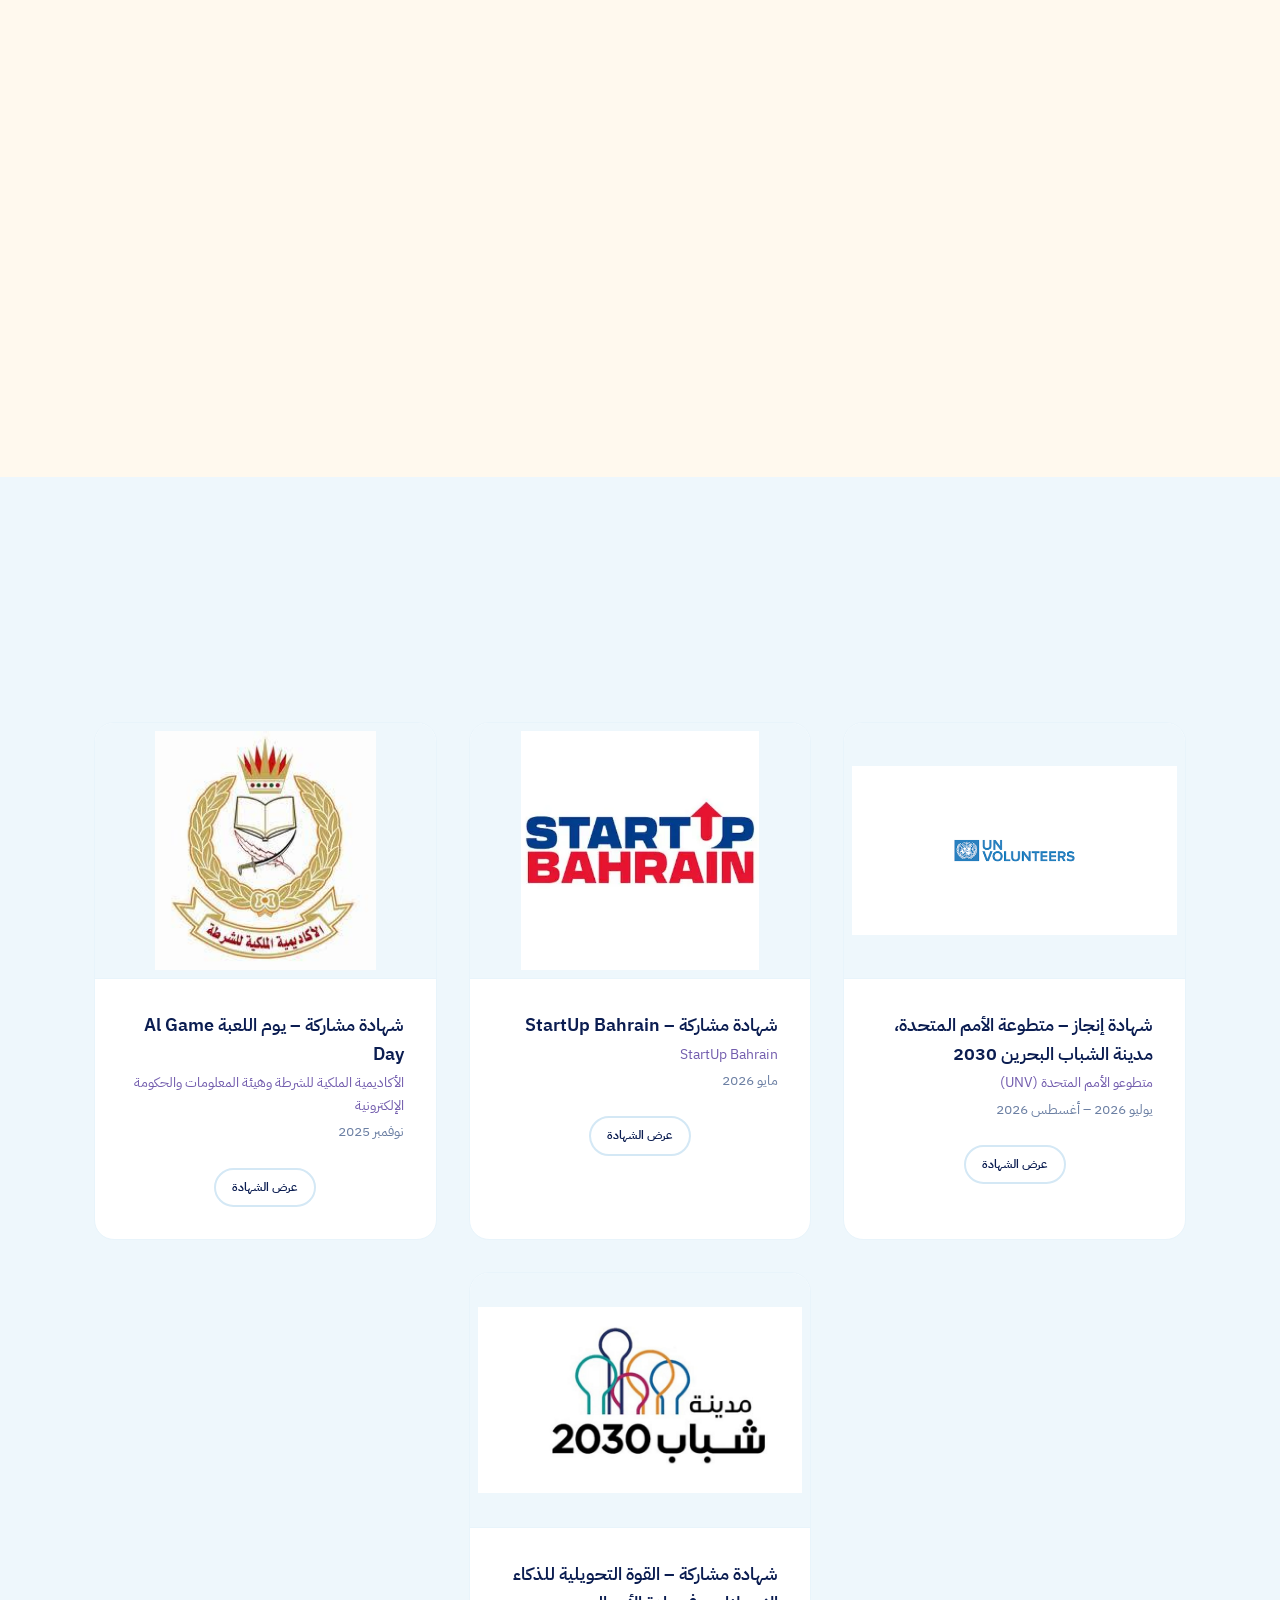
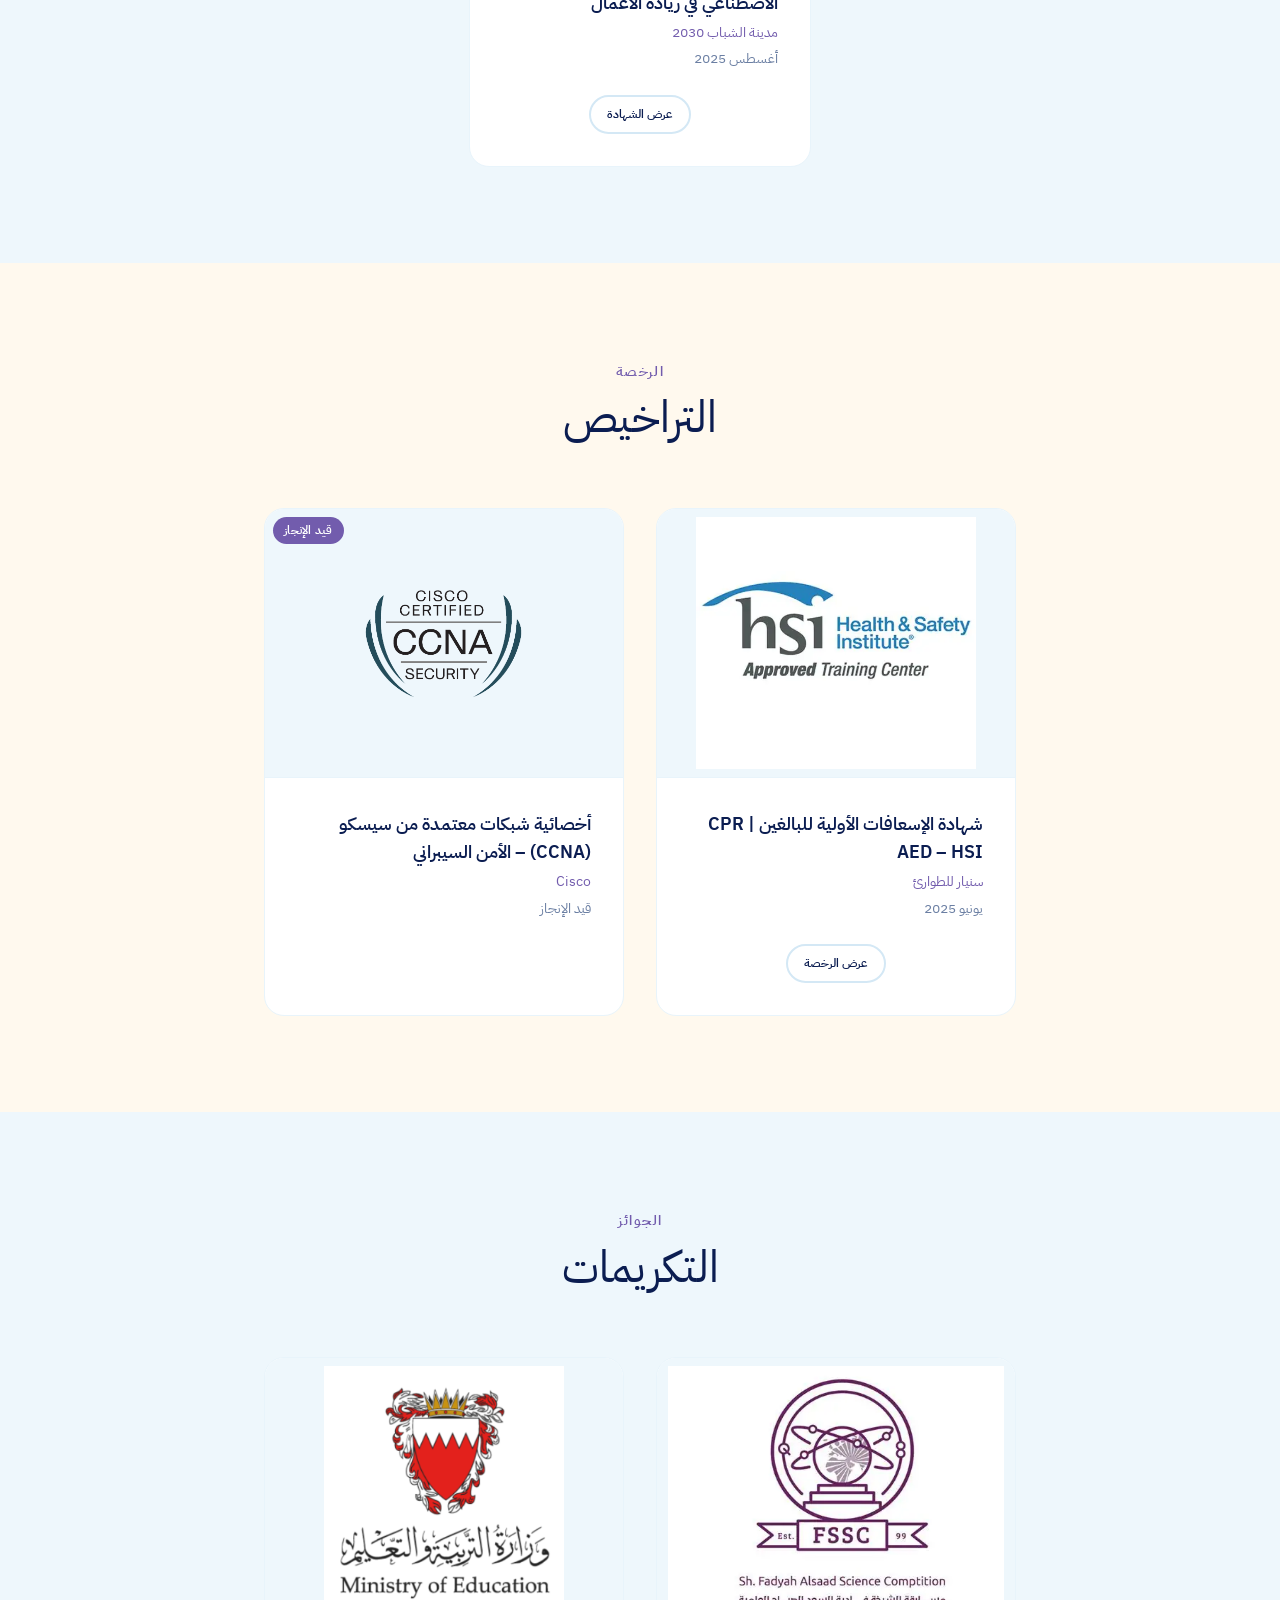
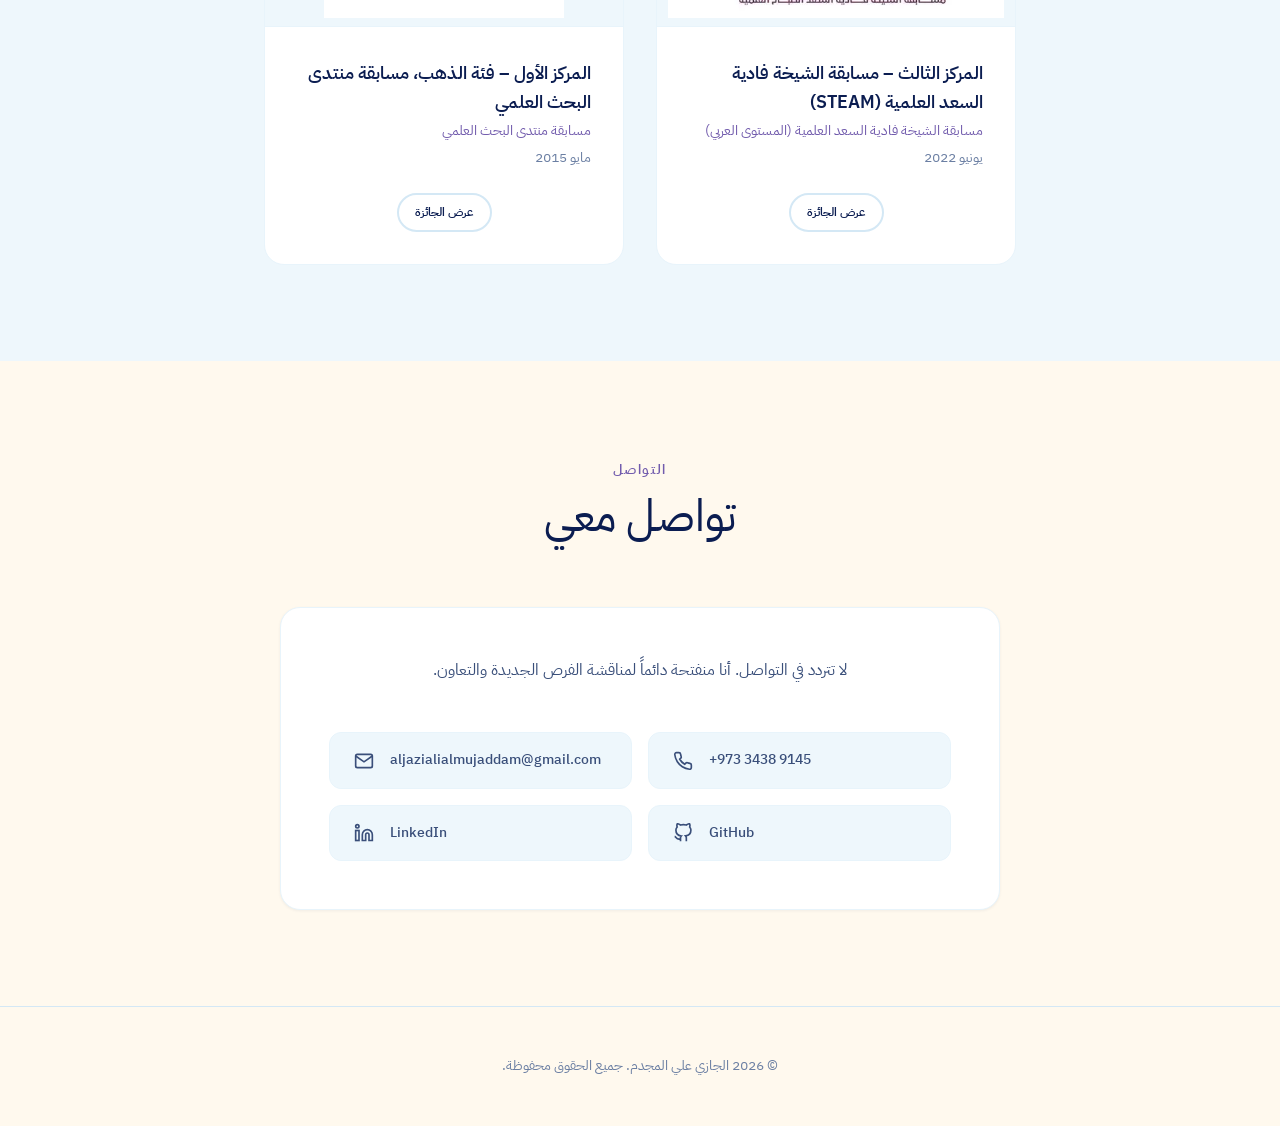
==== commit f50df833: "Update section order and skills" ====
--- a/index-ar.html
+++ b/index-ar.html
@@ -17,7 +17,7 @@
       href="https://fonts.googleapis.com/css2?family=DM+Sans:ital,opsz,wght@0,9..40,300;0,9..40,400;0,9..40,500;0,9..40,600;0,9..40,700;1,9..40,400&family=IBM+Plex+Sans+Arabic:wght@300;400;500;600;700&family=Instrument+Serif:ital@0;1&display=swap"
       rel="stylesheet"
     />
-    <link rel="stylesheet" href="css/styles.css" />
+    <link rel="stylesheet" href="css/styles.css?v=skills3" />
   </head>
   <body>
     <a href="#home" class="skip-link" id="skip-link">انتقل إلى المحتوى</a>
@@ -43,13 +43,13 @@
         <ul class="nav__menu" id="nav-menu">
           <li><a href="#home" class="nav__link" id="nav-home">الرئيسية</a></li>
           <li><a href="#about" class="nav__link" id="nav-about">نبذة عني</a></li>
+          <li><a href="#skills" class="nav__link" id="nav-skills">المهارات</a></li>
+          <li><a href="#experience" class="nav__link" id="nav-experience">الخبرات</a></li>
+          <li><a href="#projects" class="nav__link" id="nav-projects">المشاريع</a></li>
           <li><a href="#courses" class="nav__link" id="nav-courses">الدورات</a></li>
-          <li><a href="#skills" class="nav__link" id="nav-skills">المهارات</a></li>
-          <li><a href="#projects" class="nav__link" id="nav-projects">المشاريع</a></li>
           <li><a href="#certificates" class="nav__link" id="nav-certificates">الشهادات</a></li>
           <li><a href="#license" class="nav__link" id="nav-license">الرخصة</a></li>
           <li><a href="#awards" class="nav__link" id="nav-awards">الجوائز</a></li>
-          <li><a href="#experience" class="nav__link" id="nav-experience">الخبرات</a></li>
           <li><a href="#contact" class="nav__link" id="nav-contact">التواصل</a></li>
           <li><a href="index.html" class="nav__link nav__link--lang" id="lang-switch" aria-label="التبديل إلى الإنجليزية">English</a></li>
         </ul>
@@ -120,16 +120,6 @@
         </div>
       </section>
 
-      <section class="section" id="courses">
-        <div class="container">
-          <header class="section__header fade-in">
-            <span class="section__label" id="courses-label">الدورات</span>
-            <h2 class="section__title" id="courses-title">التطوير المهني</h2>
-          </header>
-          <div class="courses__grid" id="courses-container"></div>
-        </div>
-      </section>
-
       <section class="section section--alt" id="skills">
         <div class="container">
           <header class="section__header fade-in">
@@ -140,7 +130,17 @@
         </div>
       </section>
 
-      <section class="section" id="projects">
+      <section class="section" id="experience">
+        <div class="container">
+          <header class="section__header fade-in">
+            <span class="section__label" id="experience-label">الخبرات</span>
+            <h2 class="section__title" id="experience-title">مسيرتي</h2>
+          </header>
+          <div class="timeline" id="experience-container"></div>
+        </div>
+      </section>
+
+      <section class="section section--alt" id="projects">
         <div class="container">
           <header class="section__header fade-in">
             <span class="section__label" id="projects-label">المشاريع</span>
@@ -151,6 +151,16 @@
         </div>
       </section>
 
+      <section class="section" id="courses">
+        <div class="container">
+          <header class="section__header fade-in">
+            <span class="section__label" id="courses-label">الدورات</span>
+            <h2 class="section__title" id="courses-title">التطوير المهني</h2>
+          </header>
+          <div class="courses__grid" id="courses-container"></div>
+        </div>
+      </section>
+
       <section class="section section--alt" id="certificates">
         <div class="container">
           <header class="section__header fade-in">
@@ -181,17 +191,7 @@
         </div>
       </section>
 
-      <section class="section" id="experience">
-        <div class="container">
-          <header class="section__header fade-in">
-            <span class="section__label" id="experience-label">الخبرات</span>
-            <h2 class="section__title" id="experience-title">مسيرتي</h2>
-          </header>
-          <div class="timeline" id="experience-container"></div>
-        </div>
-      </section>
-
-      <section class="section section--alt" id="contact">
+      <section class="section" id="contact">
         <div class="container">
           <header class="section__header fade-in">
             <span class="section__label" id="contact-label">التواصل</span>
@@ -218,7 +218,7 @@
       </div>
     </footer>
 
-    <script src="js/data-ar.js?v=ccna"></script>
-    <script src="js/main.js?v=ccna"></script>
+    <script src="js/data-ar.js?v=skills3"></script>
+    <script src="js/main.js?v=skills3"></script>
   </body>
 </html>
--- a/css/styles.css
+++ b/css/styles.css
@@ -1305,6 +1305,42 @@
 
 .project-detail .modal__section-title {
   font-size: var(--text-lg);
+}
+
+.project-demo {
+  margin-top: var(--space-xl);
+}
+
+.project-demo__video,
+.project-demo__frame {
+  width: 100%;
+  display: block;
+  border-radius: var(--radius-md);
+  border: 1px solid var(--color-border);
+  background: #111;
+  aspect-ratio: 16 / 9;
+}
+
+.project-demo__frame {
+  position: relative;
+  overflow: hidden;
+}
+
+.project-demo__frame iframe {
+  position: absolute;
+  inset: 0;
+  width: 100%;
+  height: 100%;
+  border: 0;
+}
+
+.project-demo__error {
+  margin: 0;
+  padding: var(--space-lg);
+  border: 1px dashed var(--color-border);
+  border-radius: var(--radius-md);
+  color: var(--color-text-subtle);
+  text-align: center;
 }
 
 .resources__grid {
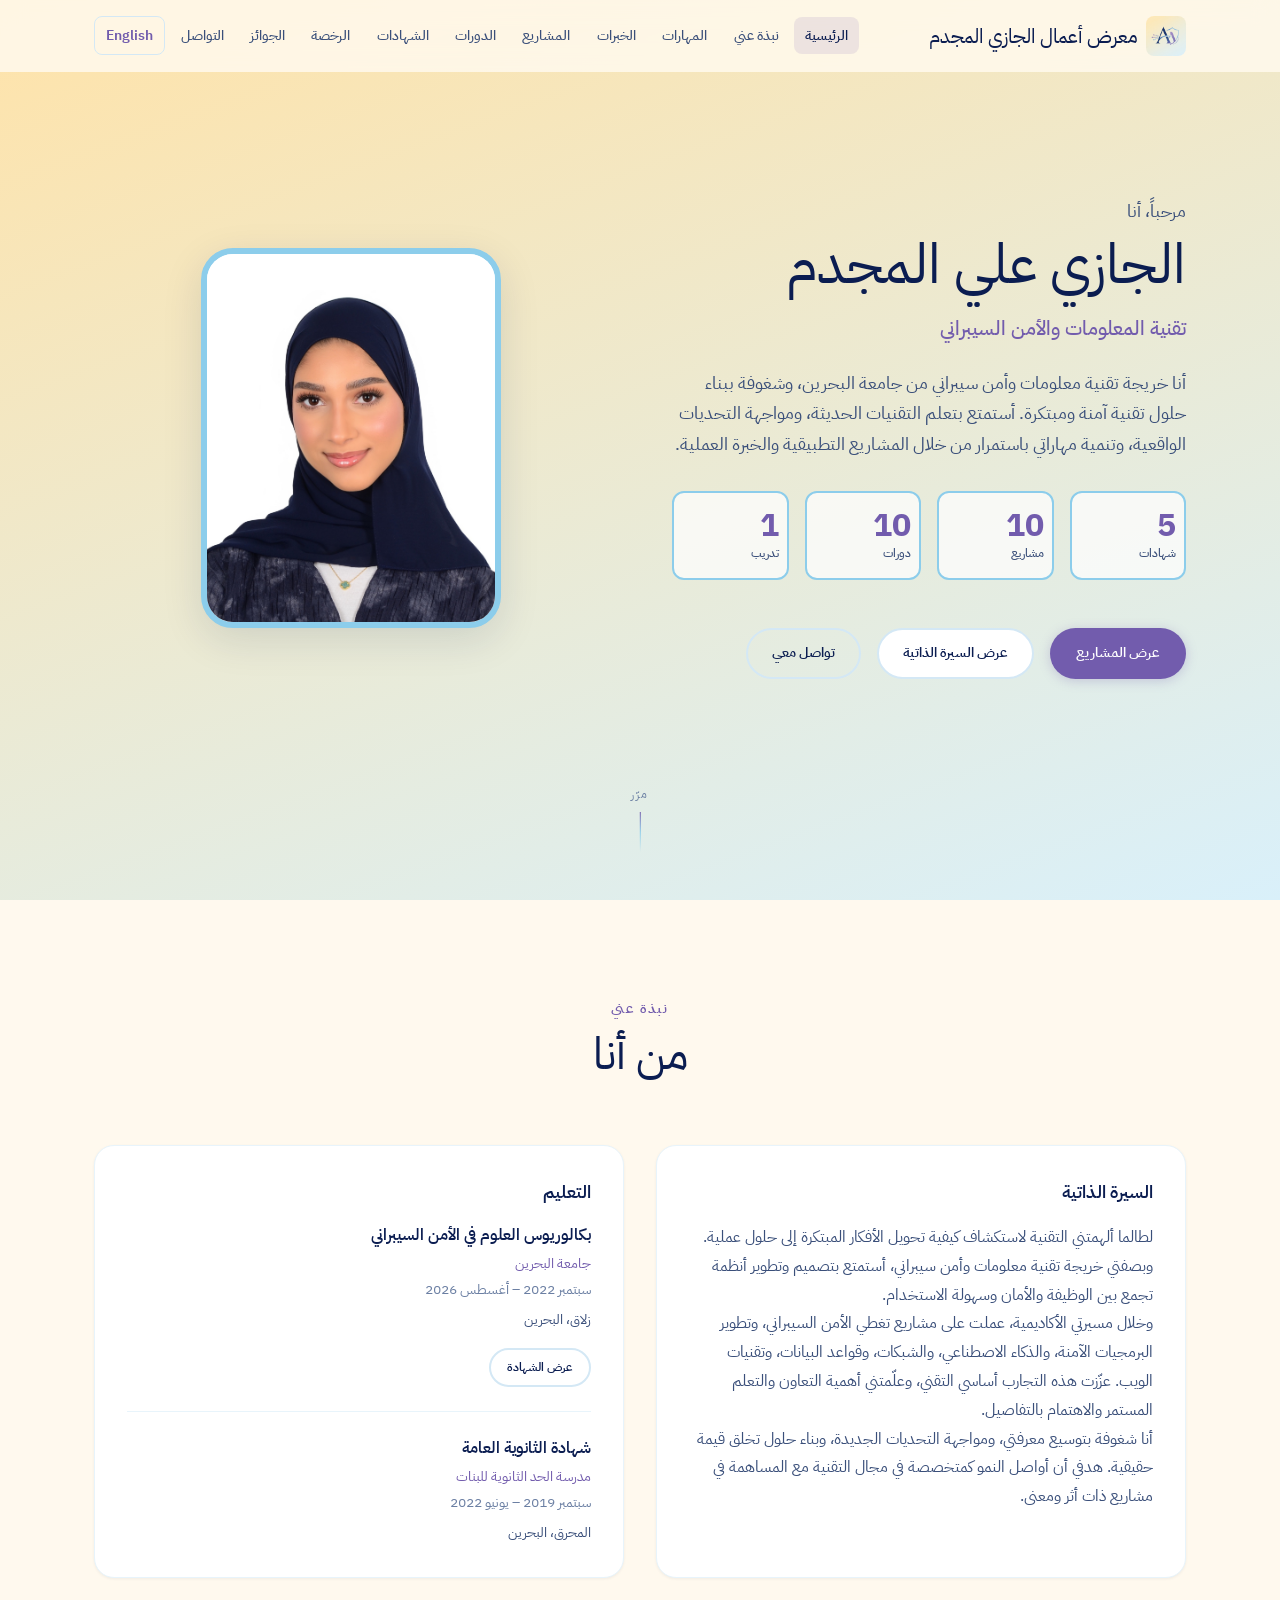
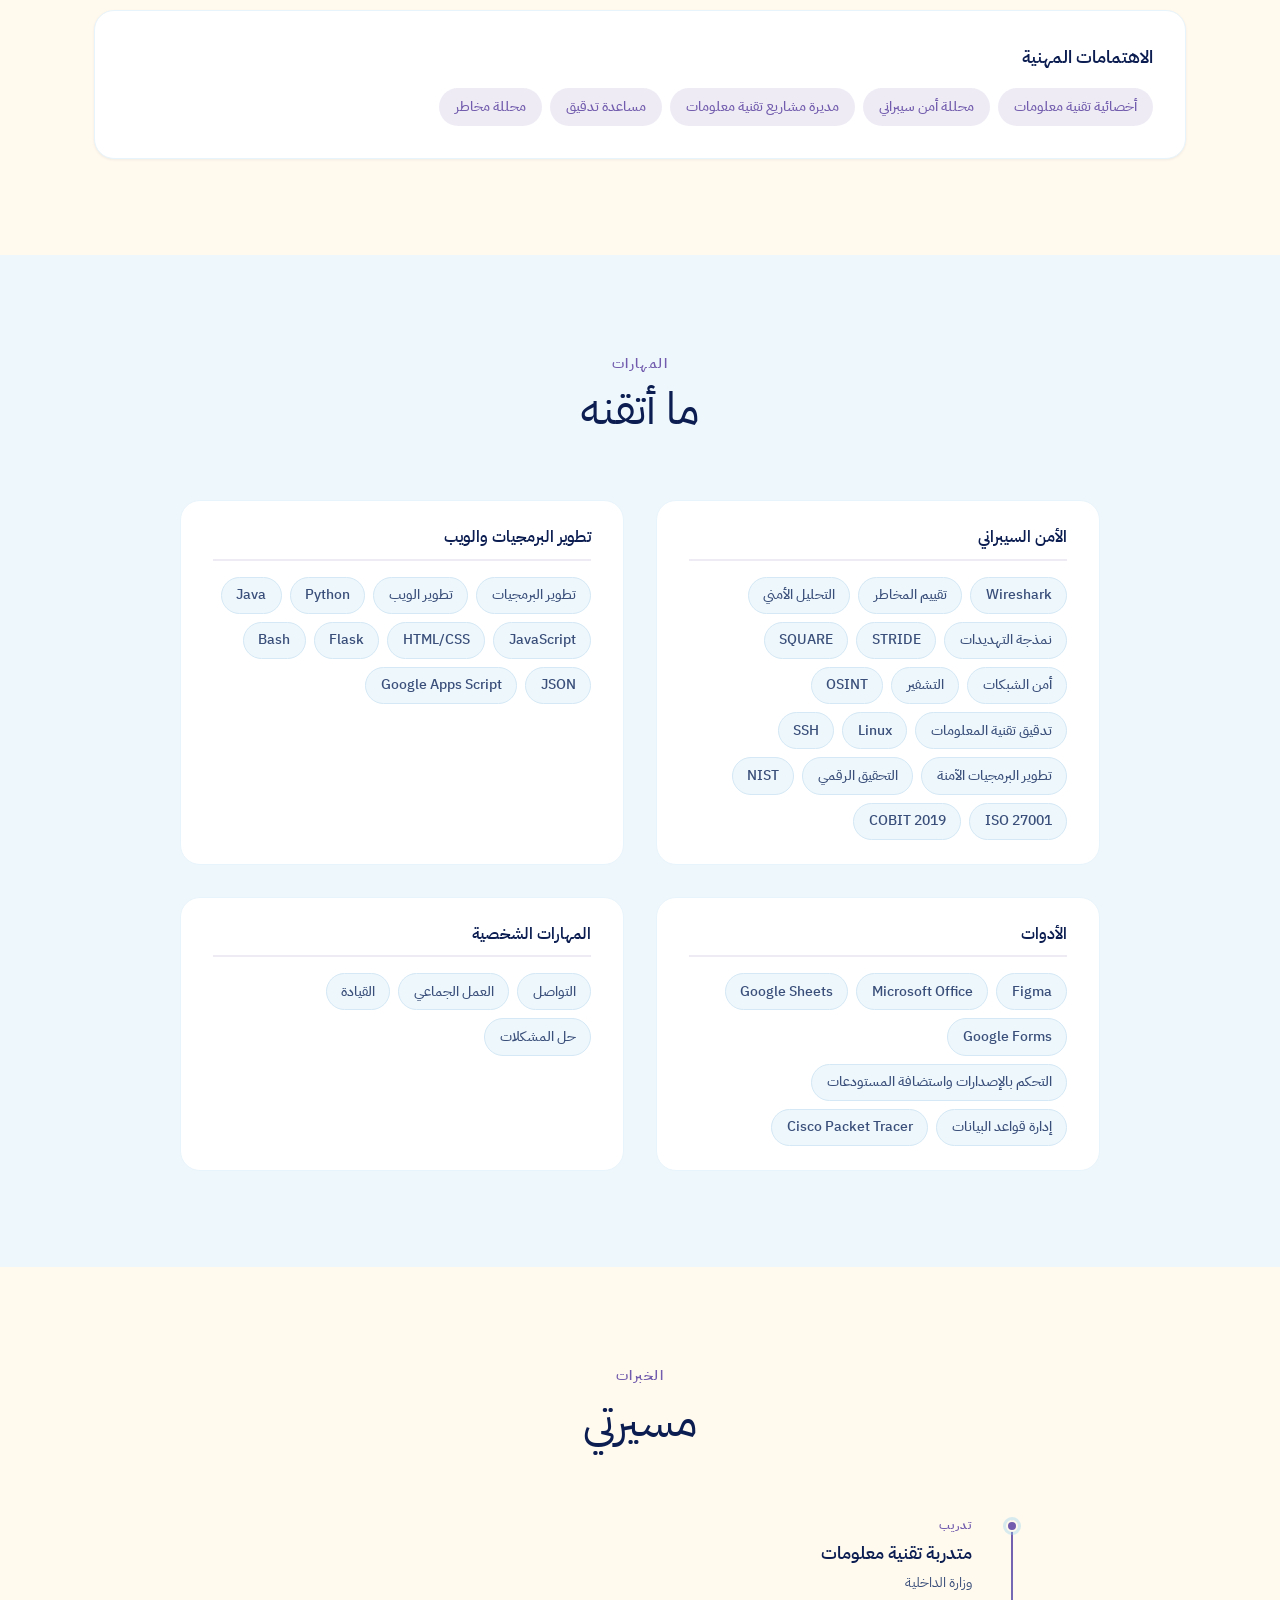
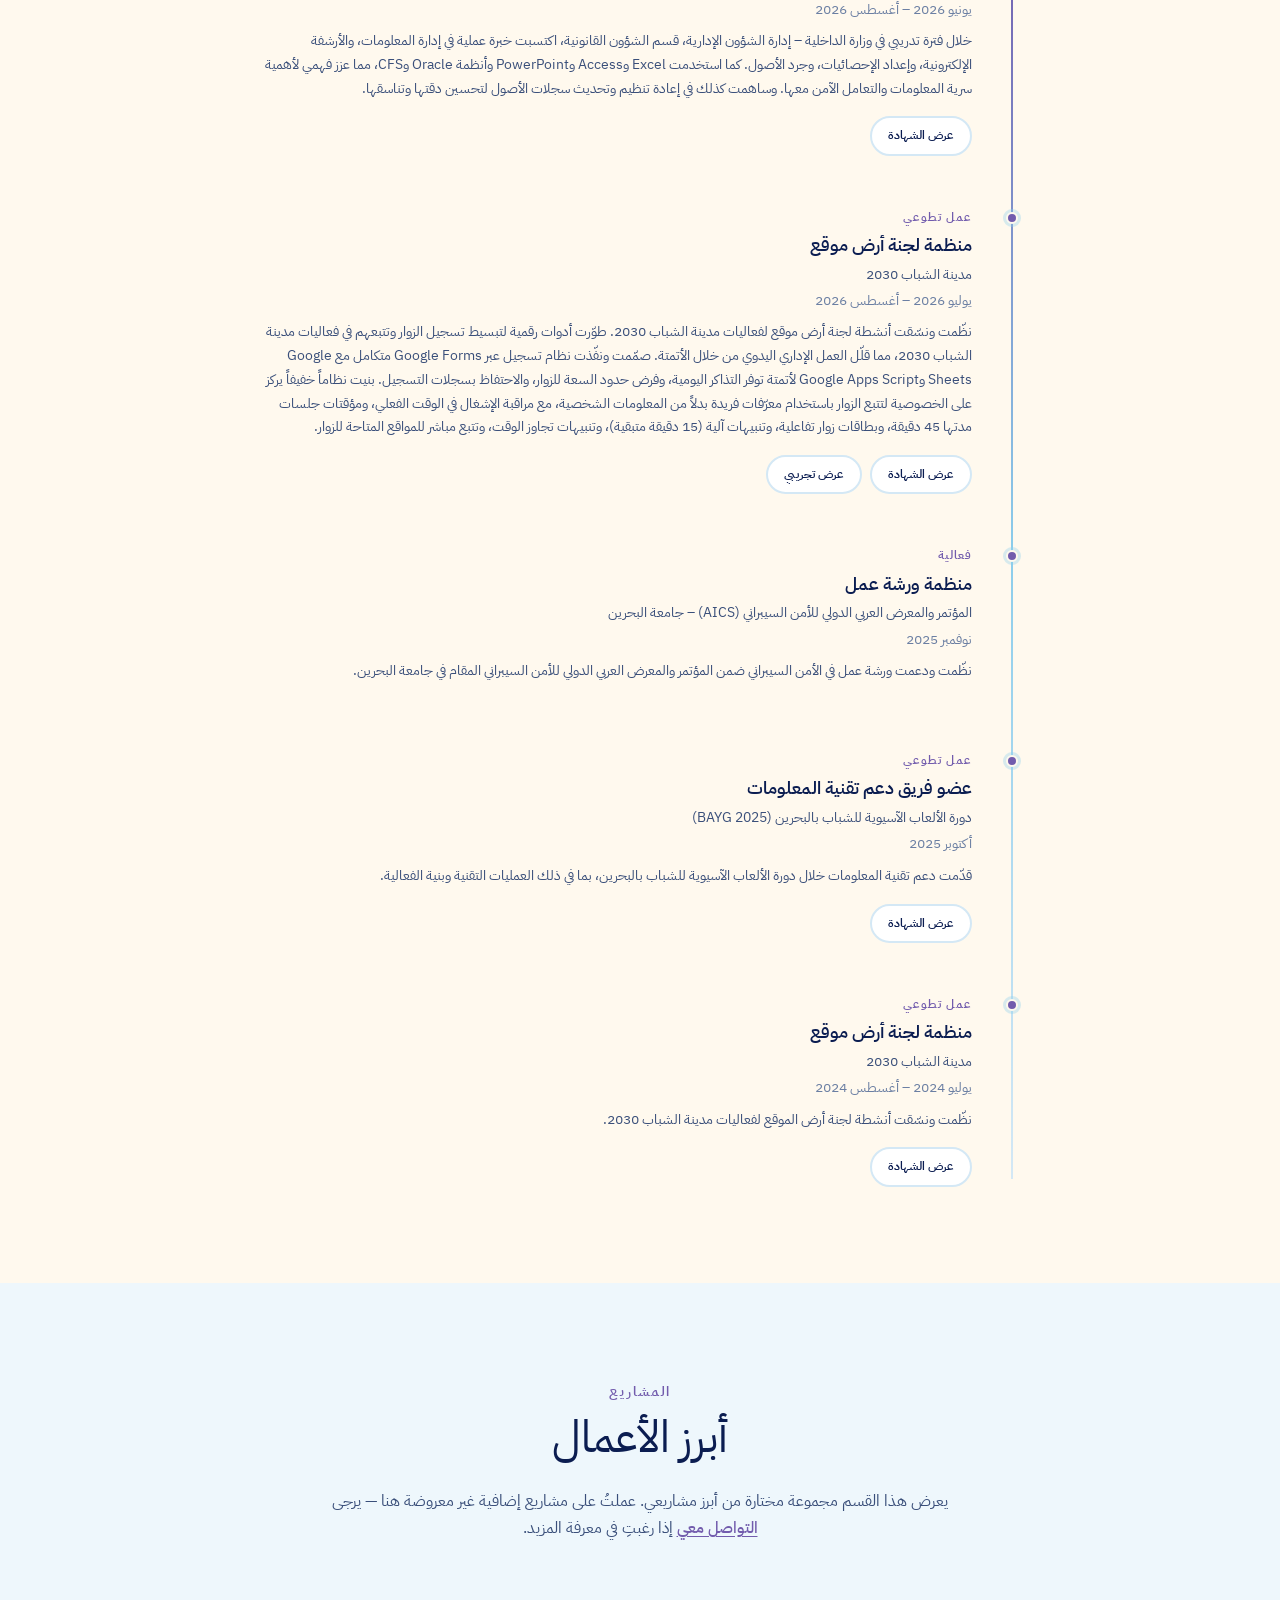
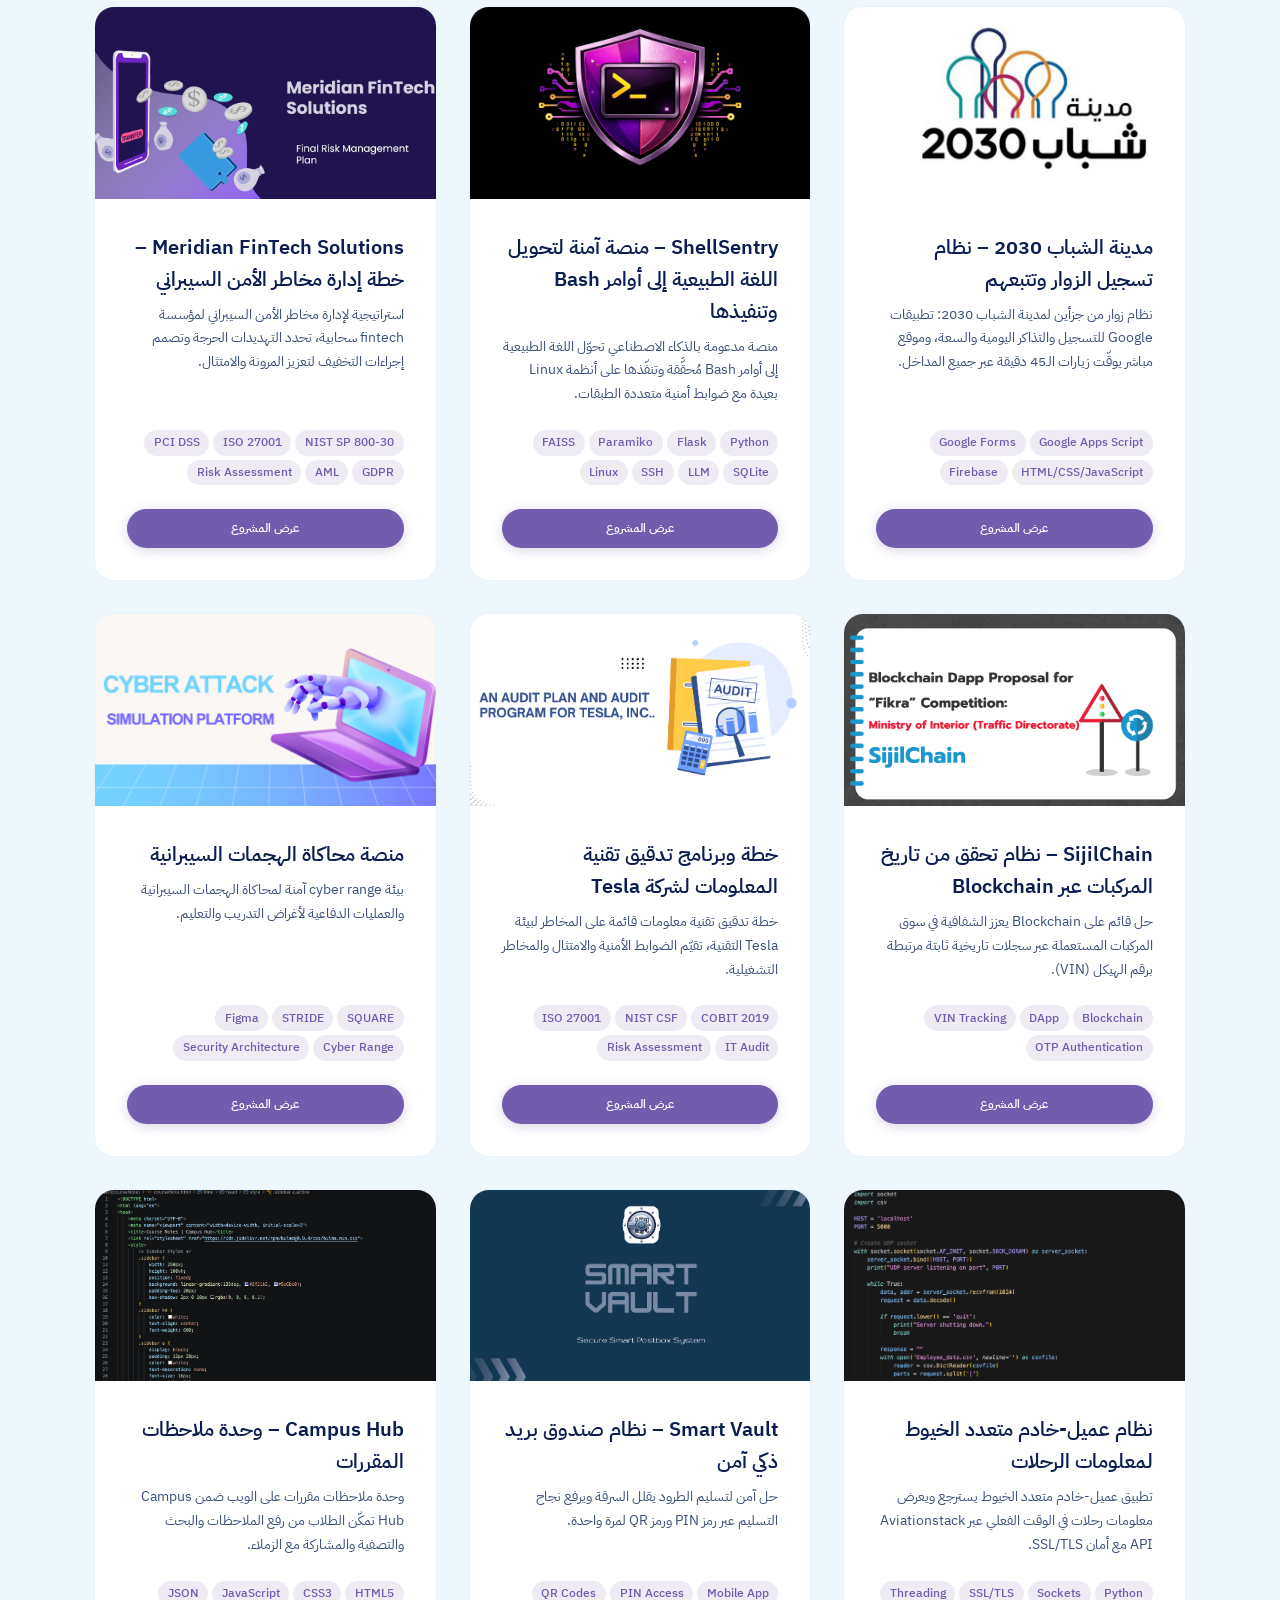
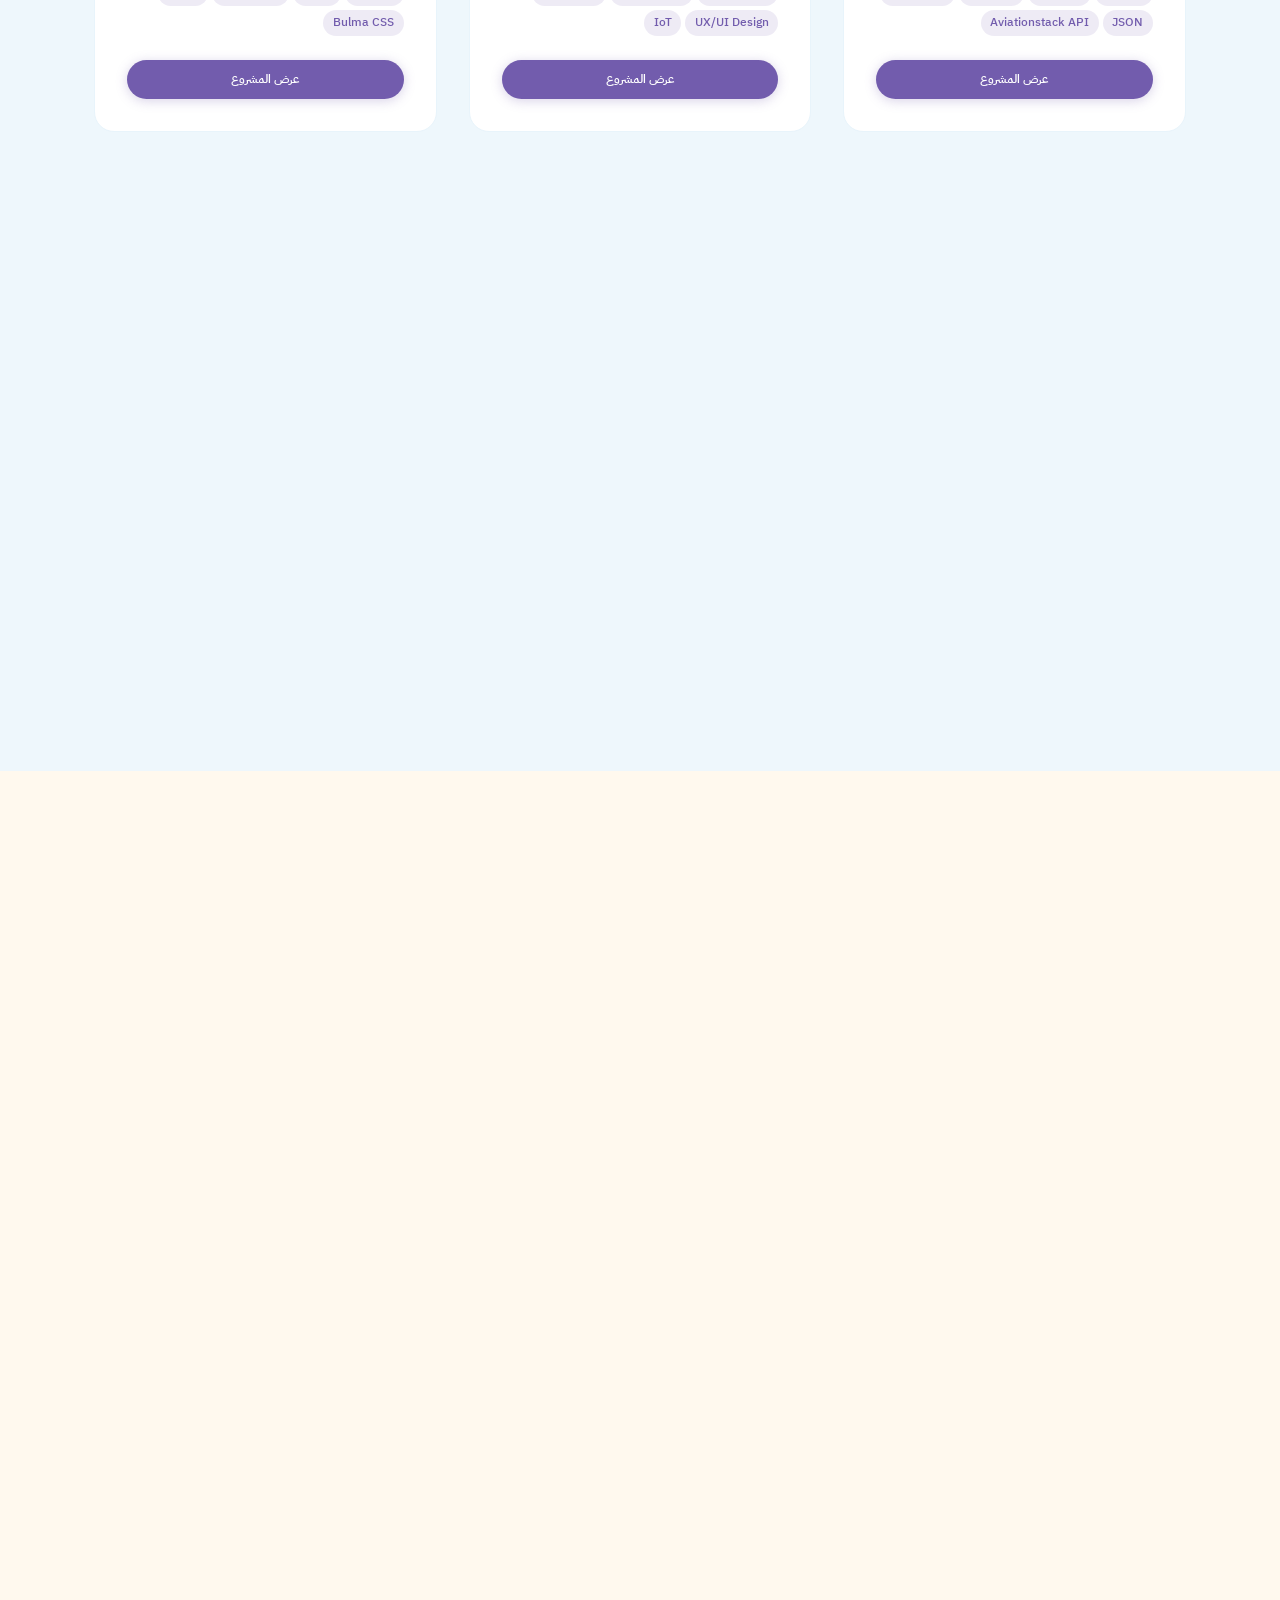
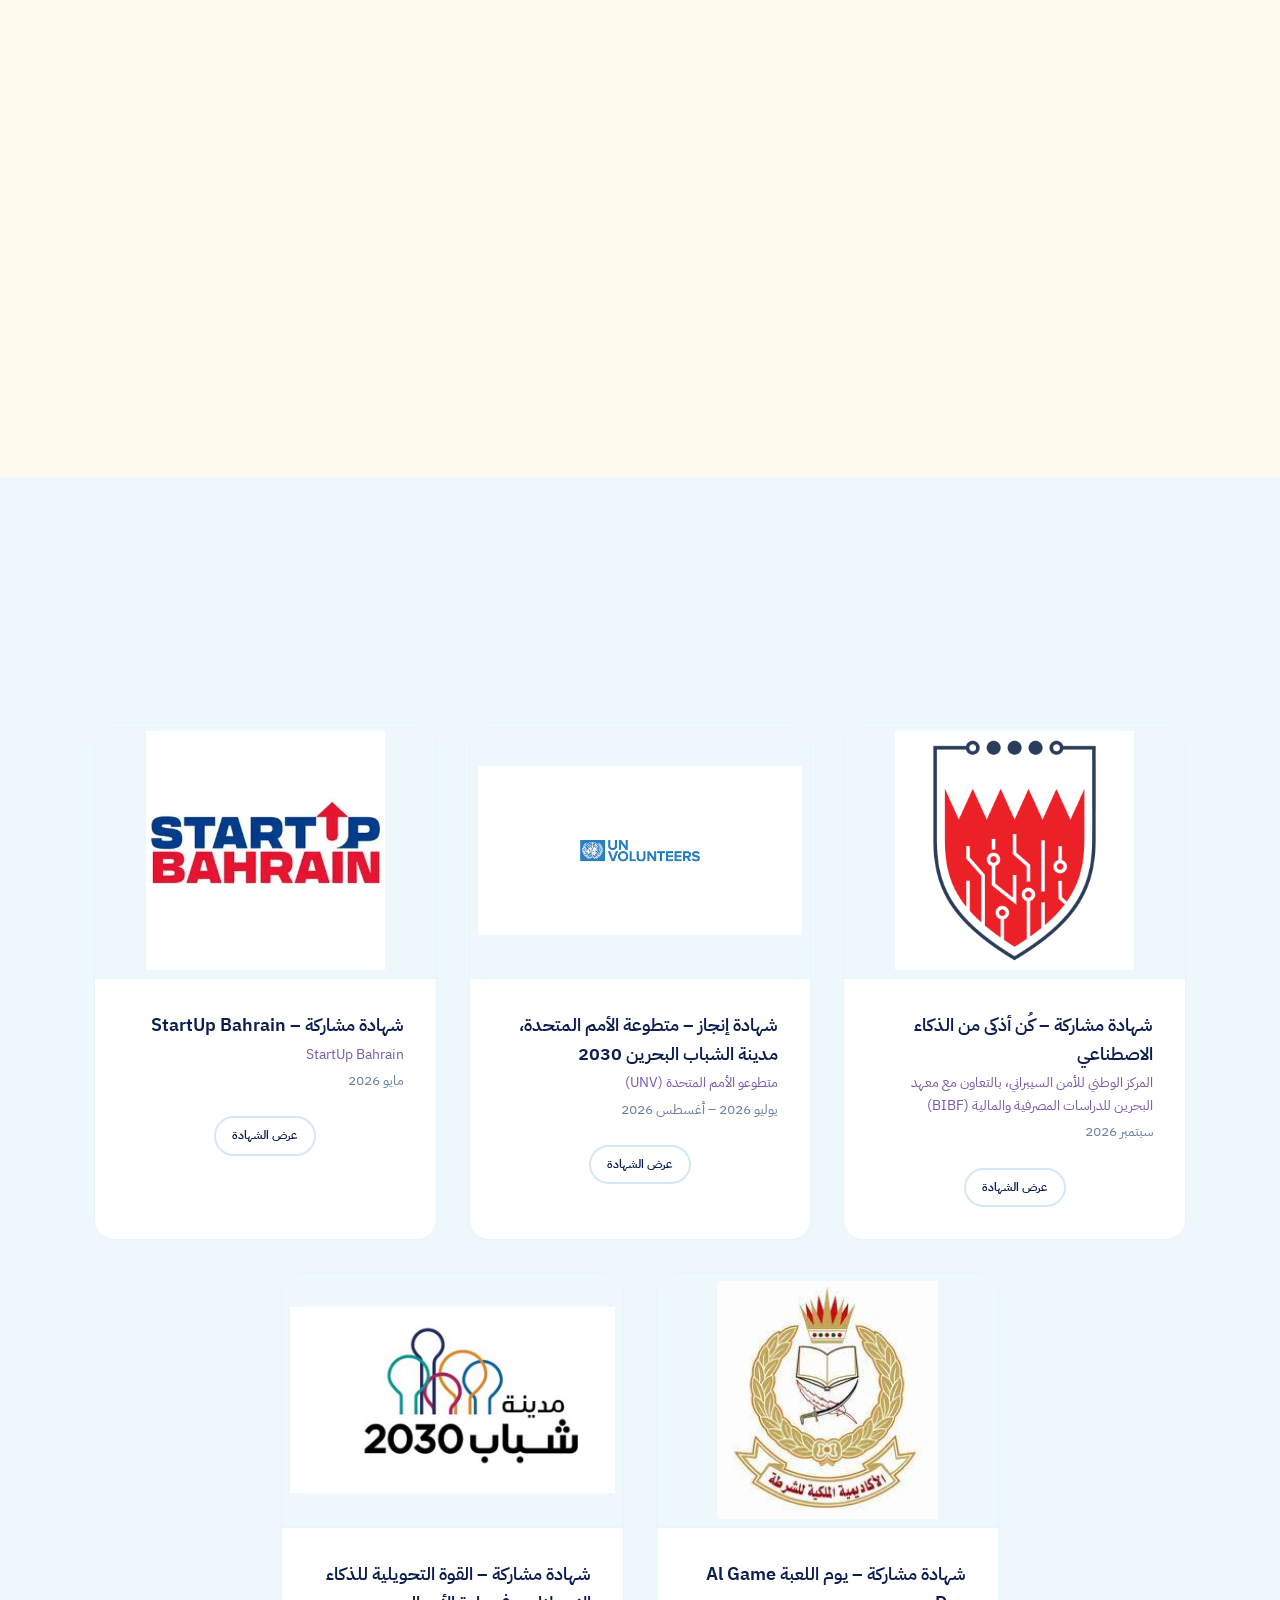
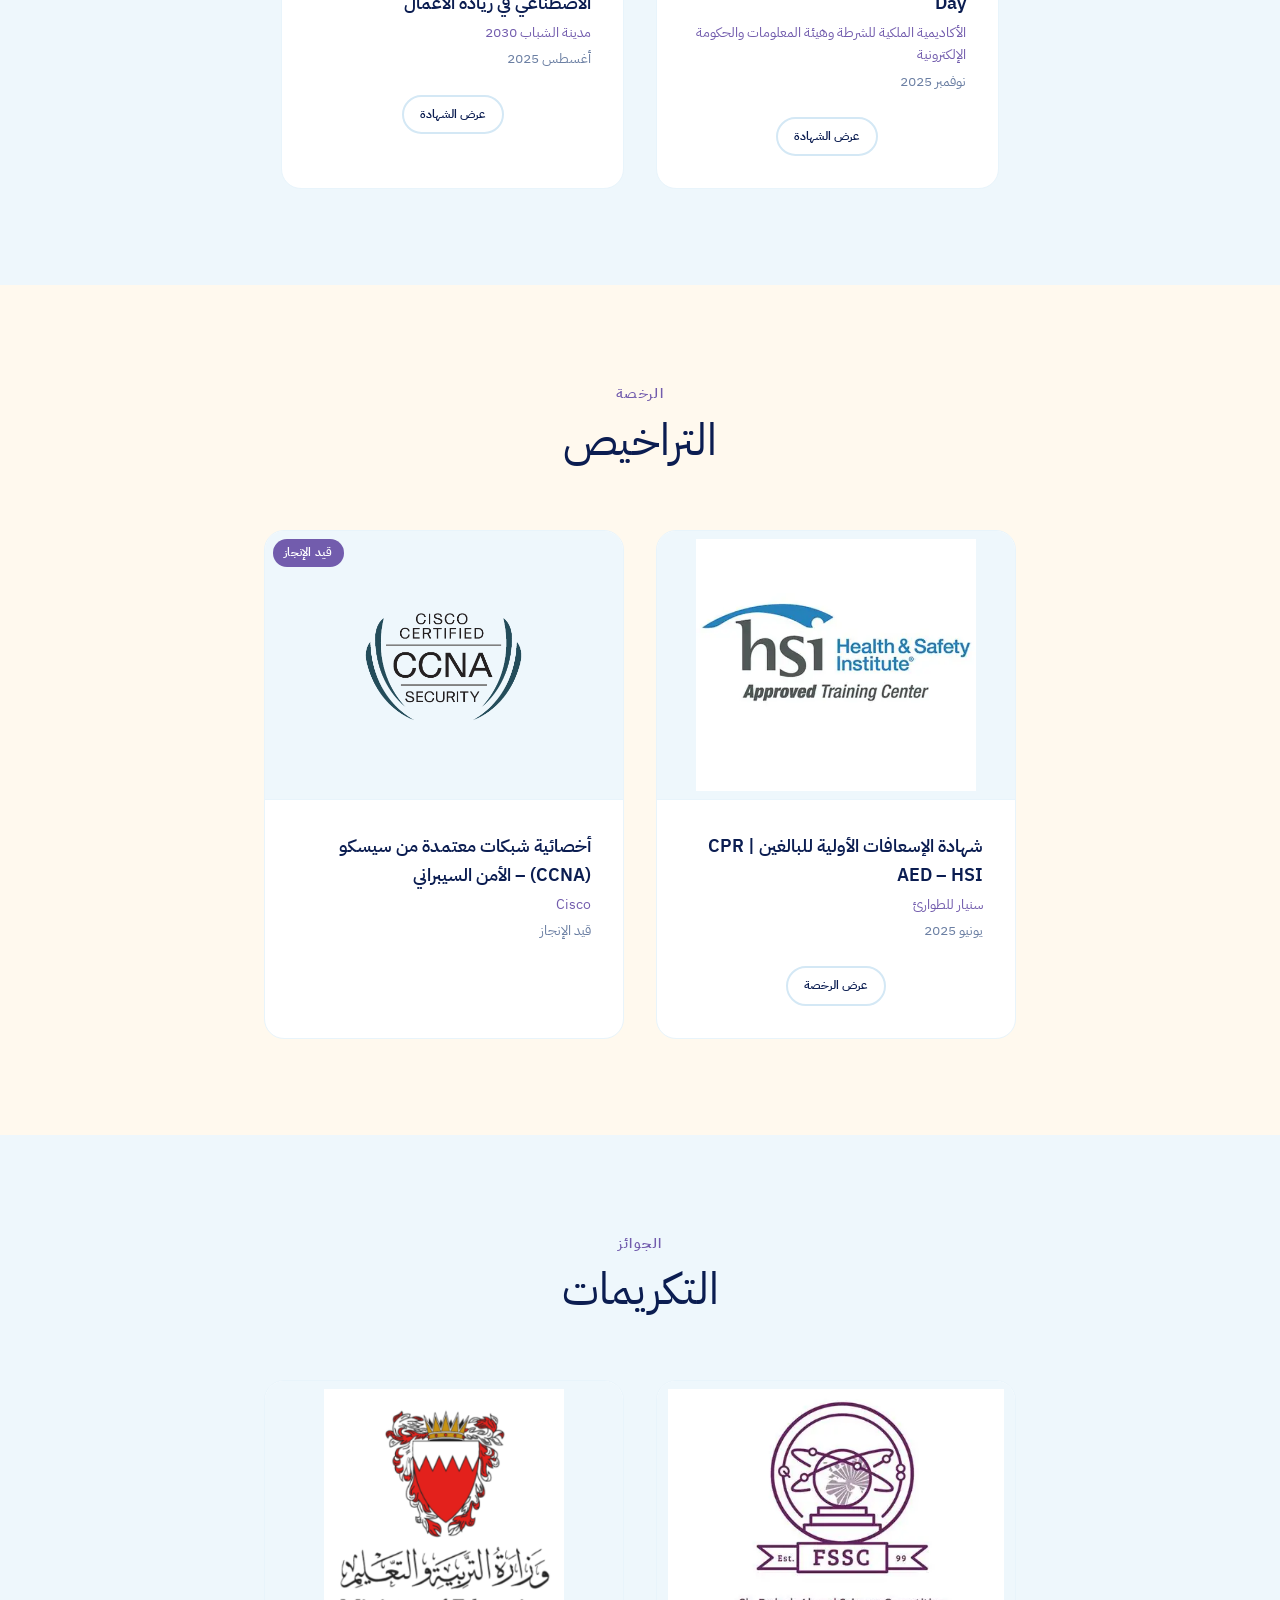
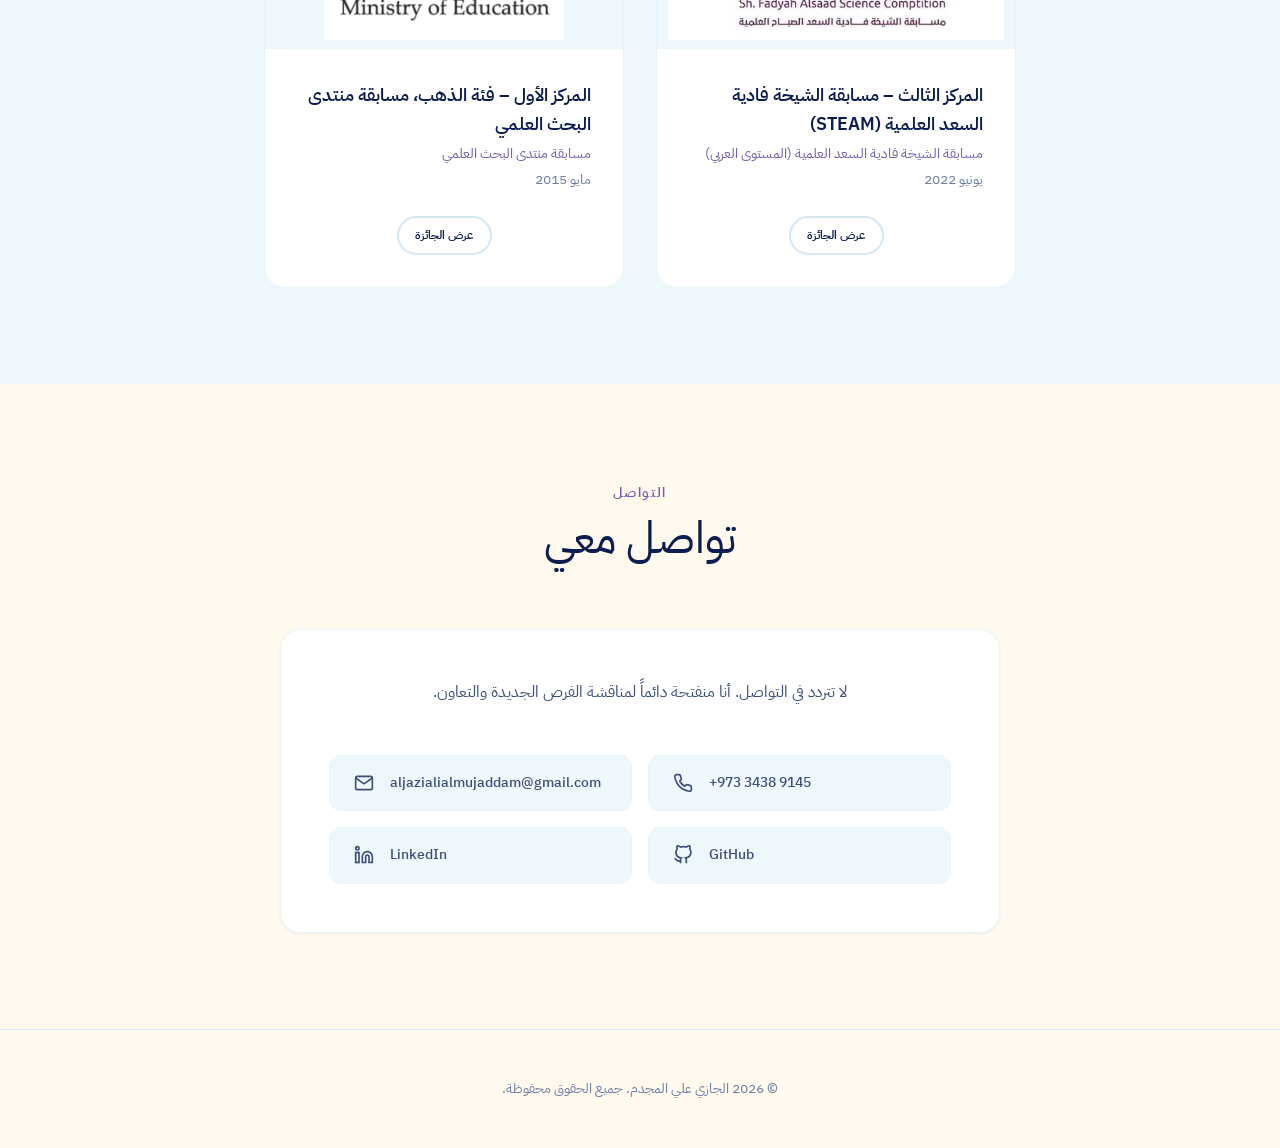
==== commit 3413d803: "Update portfolio certificates" ====
--- a/index-ar.html
+++ b/index-ar.html
@@ -17,7 +17,7 @@
       href="https://fonts.googleapis.com/css2?family=DM+Sans:ital,opsz,wght@0,9..40,300;0,9..40,400;0,9..40,500;0,9..40,600;0,9..40,700;1,9..40,400&family=IBM+Plex+Sans+Arabic:wght@300;400;500;600;700&family=Instrument+Serif:ital@0;1&display=swap"
       rel="stylesheet"
     />
-    <link rel="stylesheet" href="css/styles.css?v=skills3" />
+    <link rel="stylesheet" href="css/styles.css?v=besmart3" />
   </head>
   <body>
     <a href="#home" class="skip-link" id="skip-link">انتقل إلى المحتوى</a>
@@ -218,7 +218,7 @@
       </div>
     </footer>
 
-    <script src="js/data-ar.js?v=skills3"></script>
-    <script src="js/main.js?v=skills3"></script>
+    <script src="js/data-ar.js?v=besmart3"></script>
+    <script src="js/main.js?v=besmart3"></script>
   </body>
 </html>
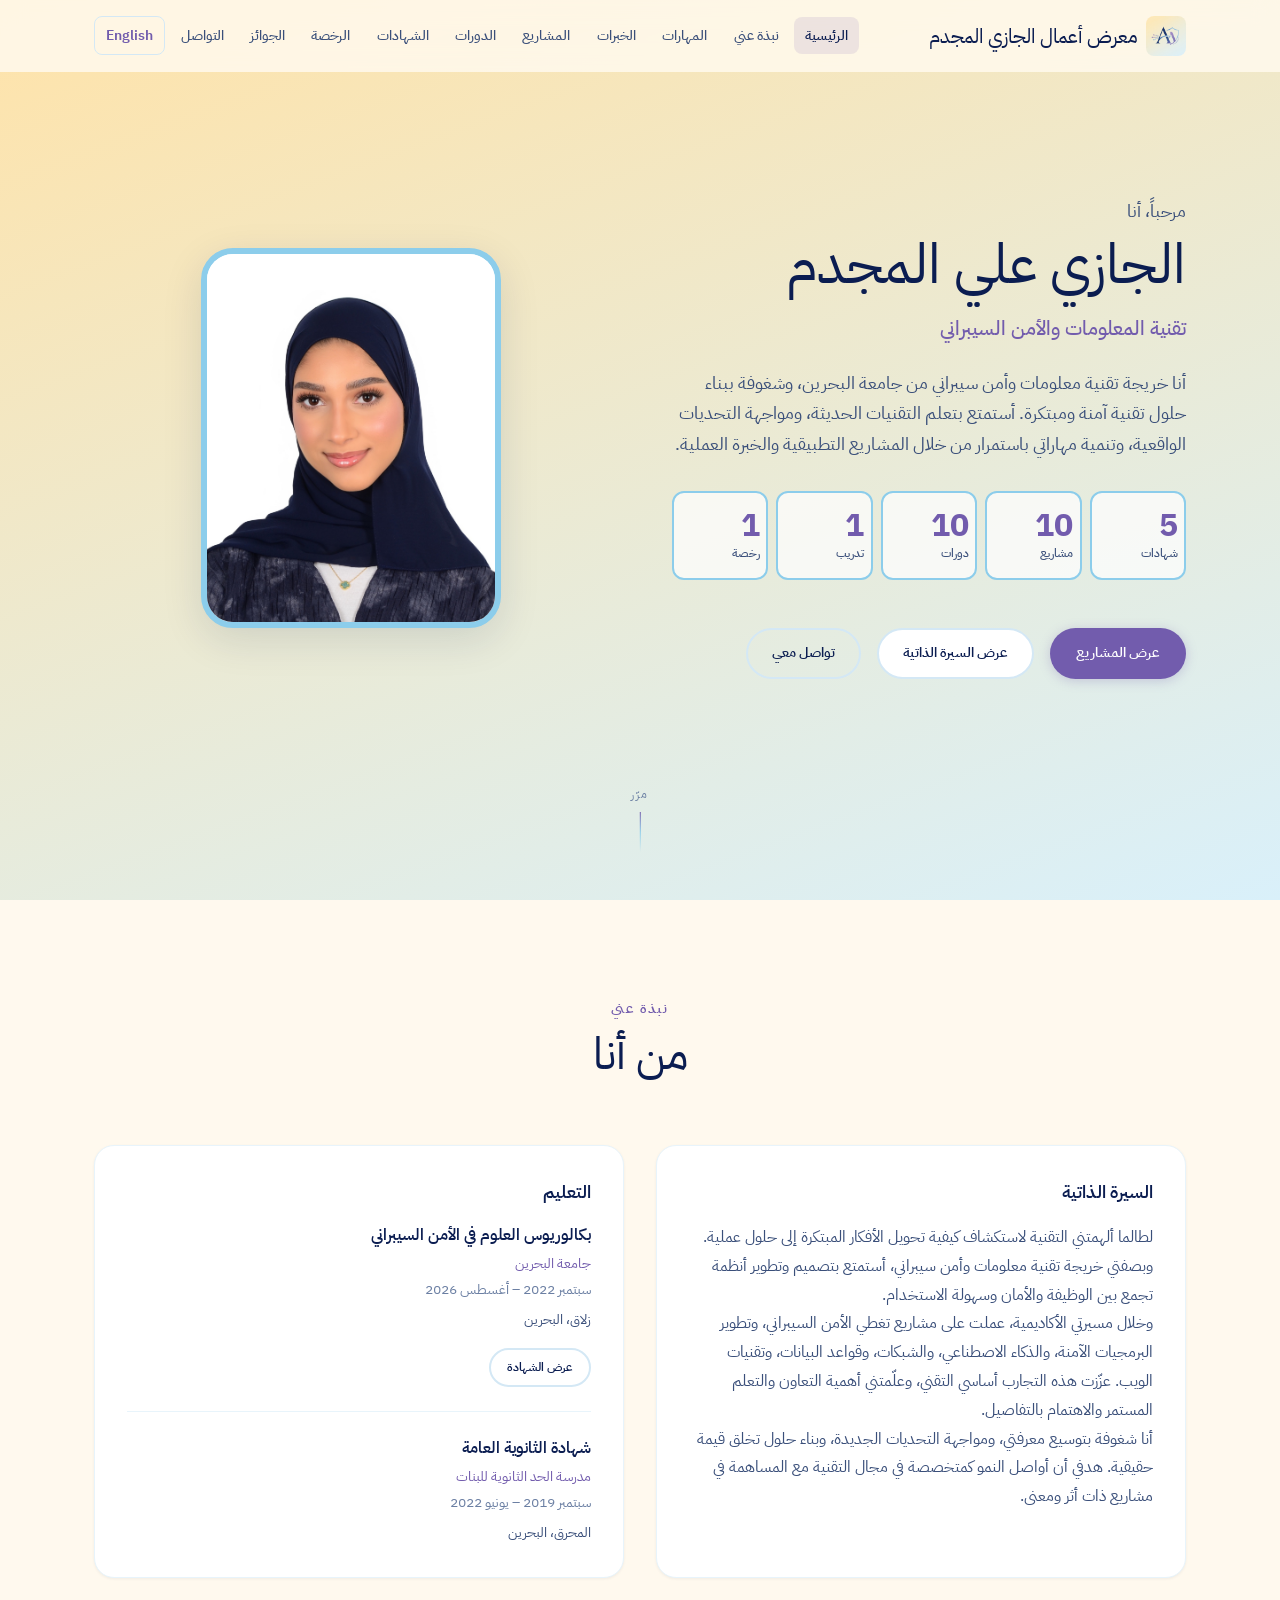
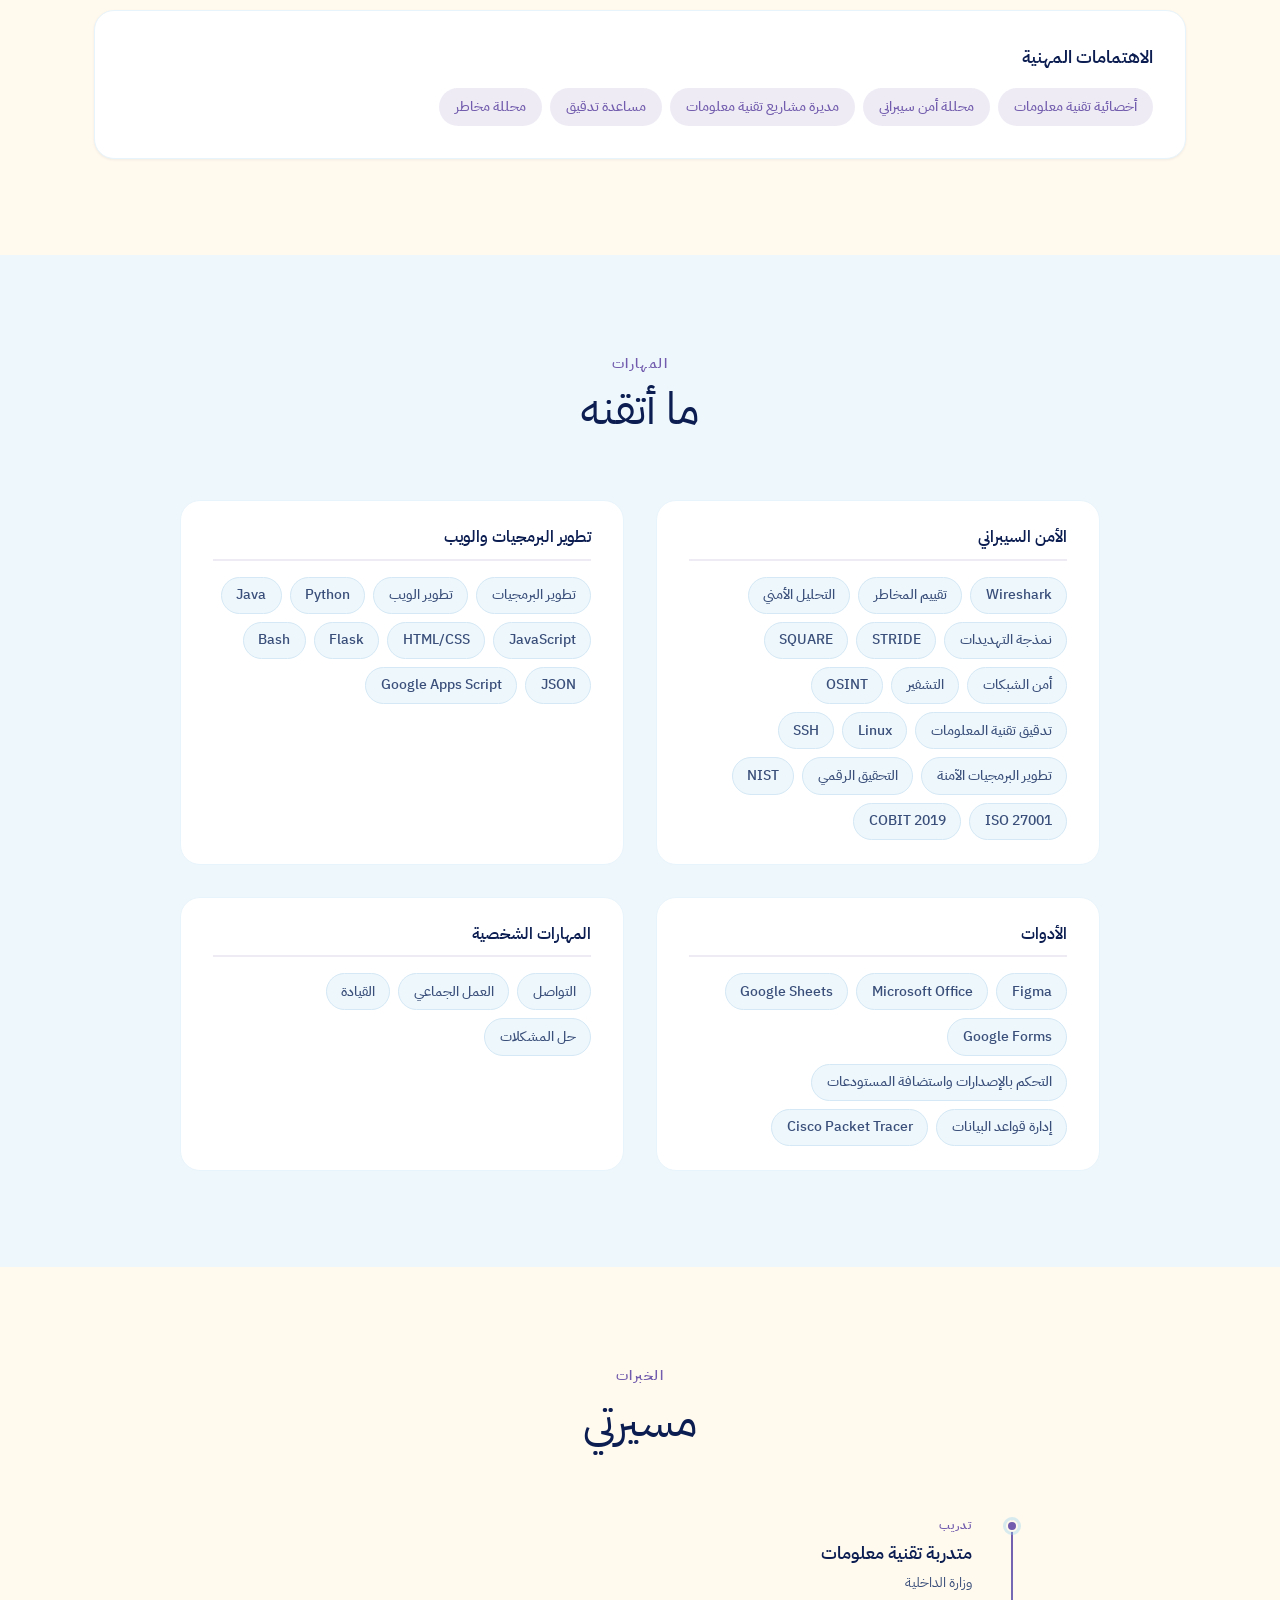
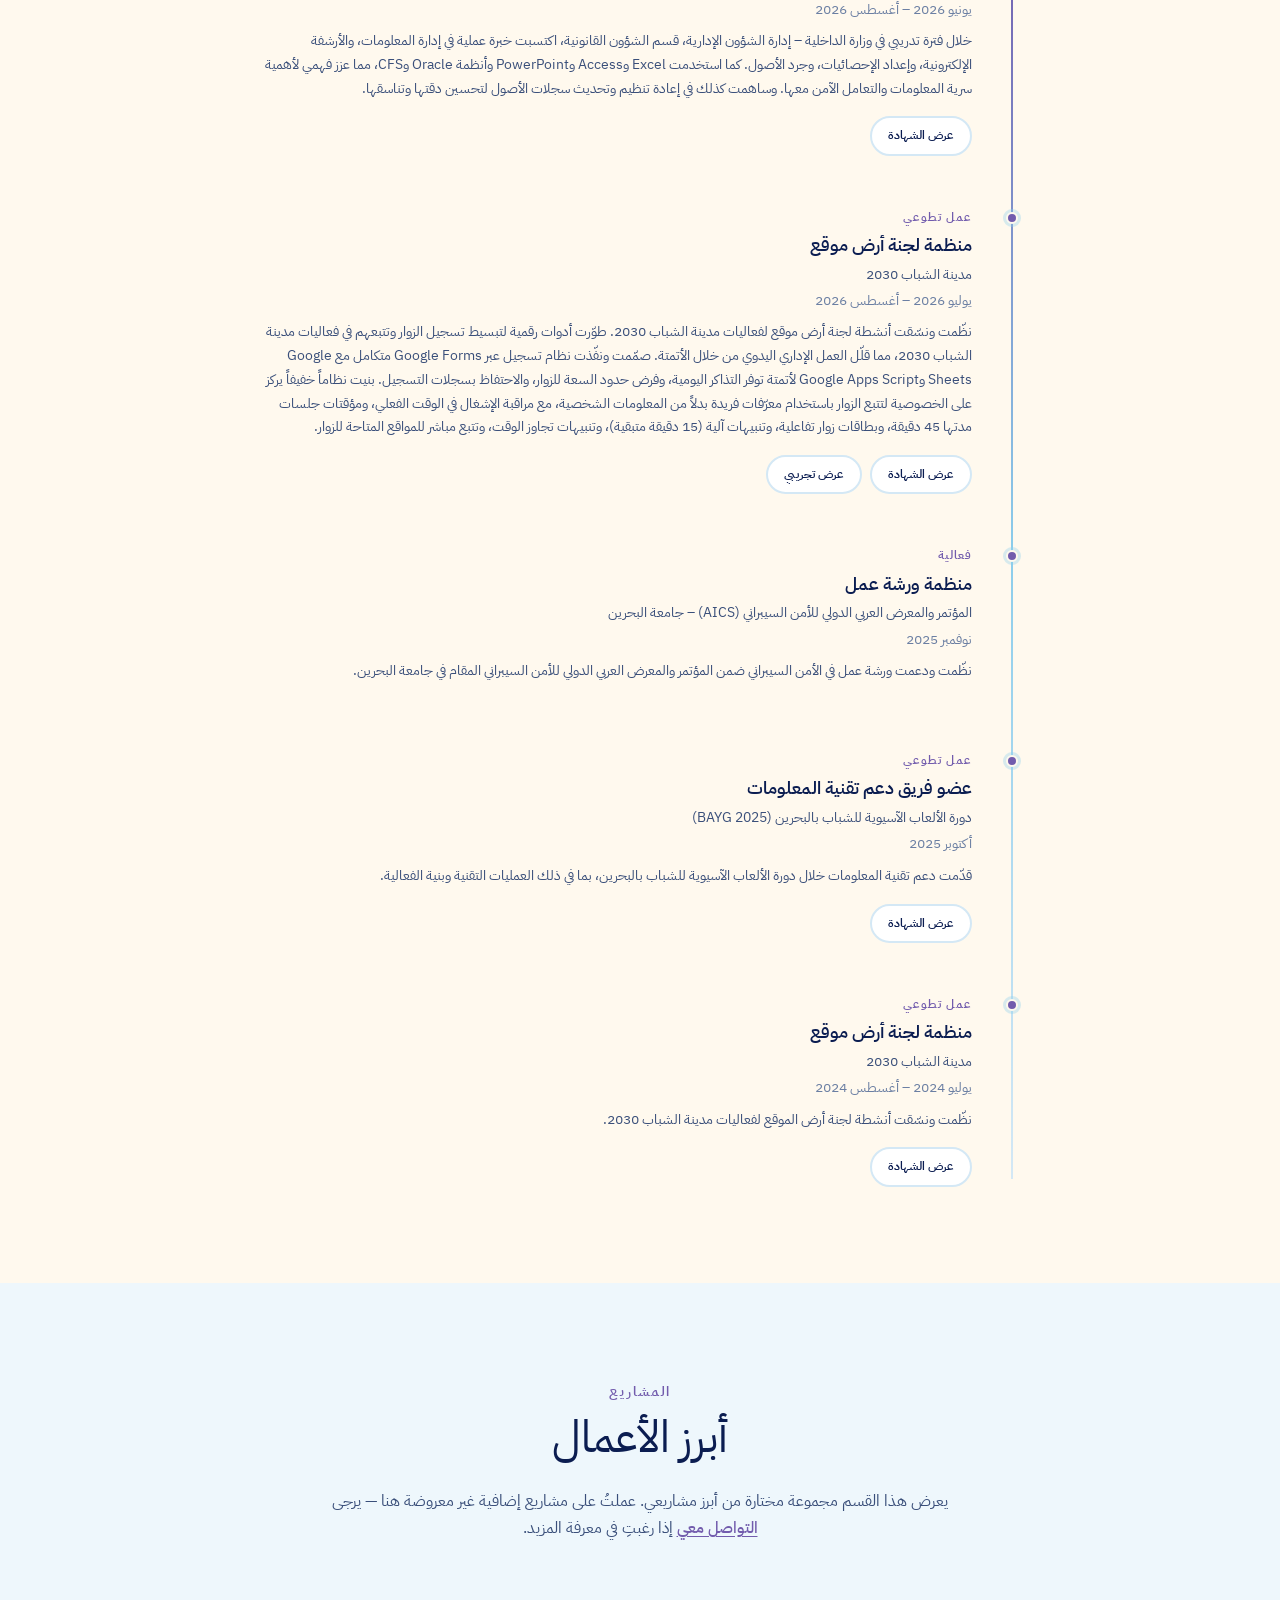
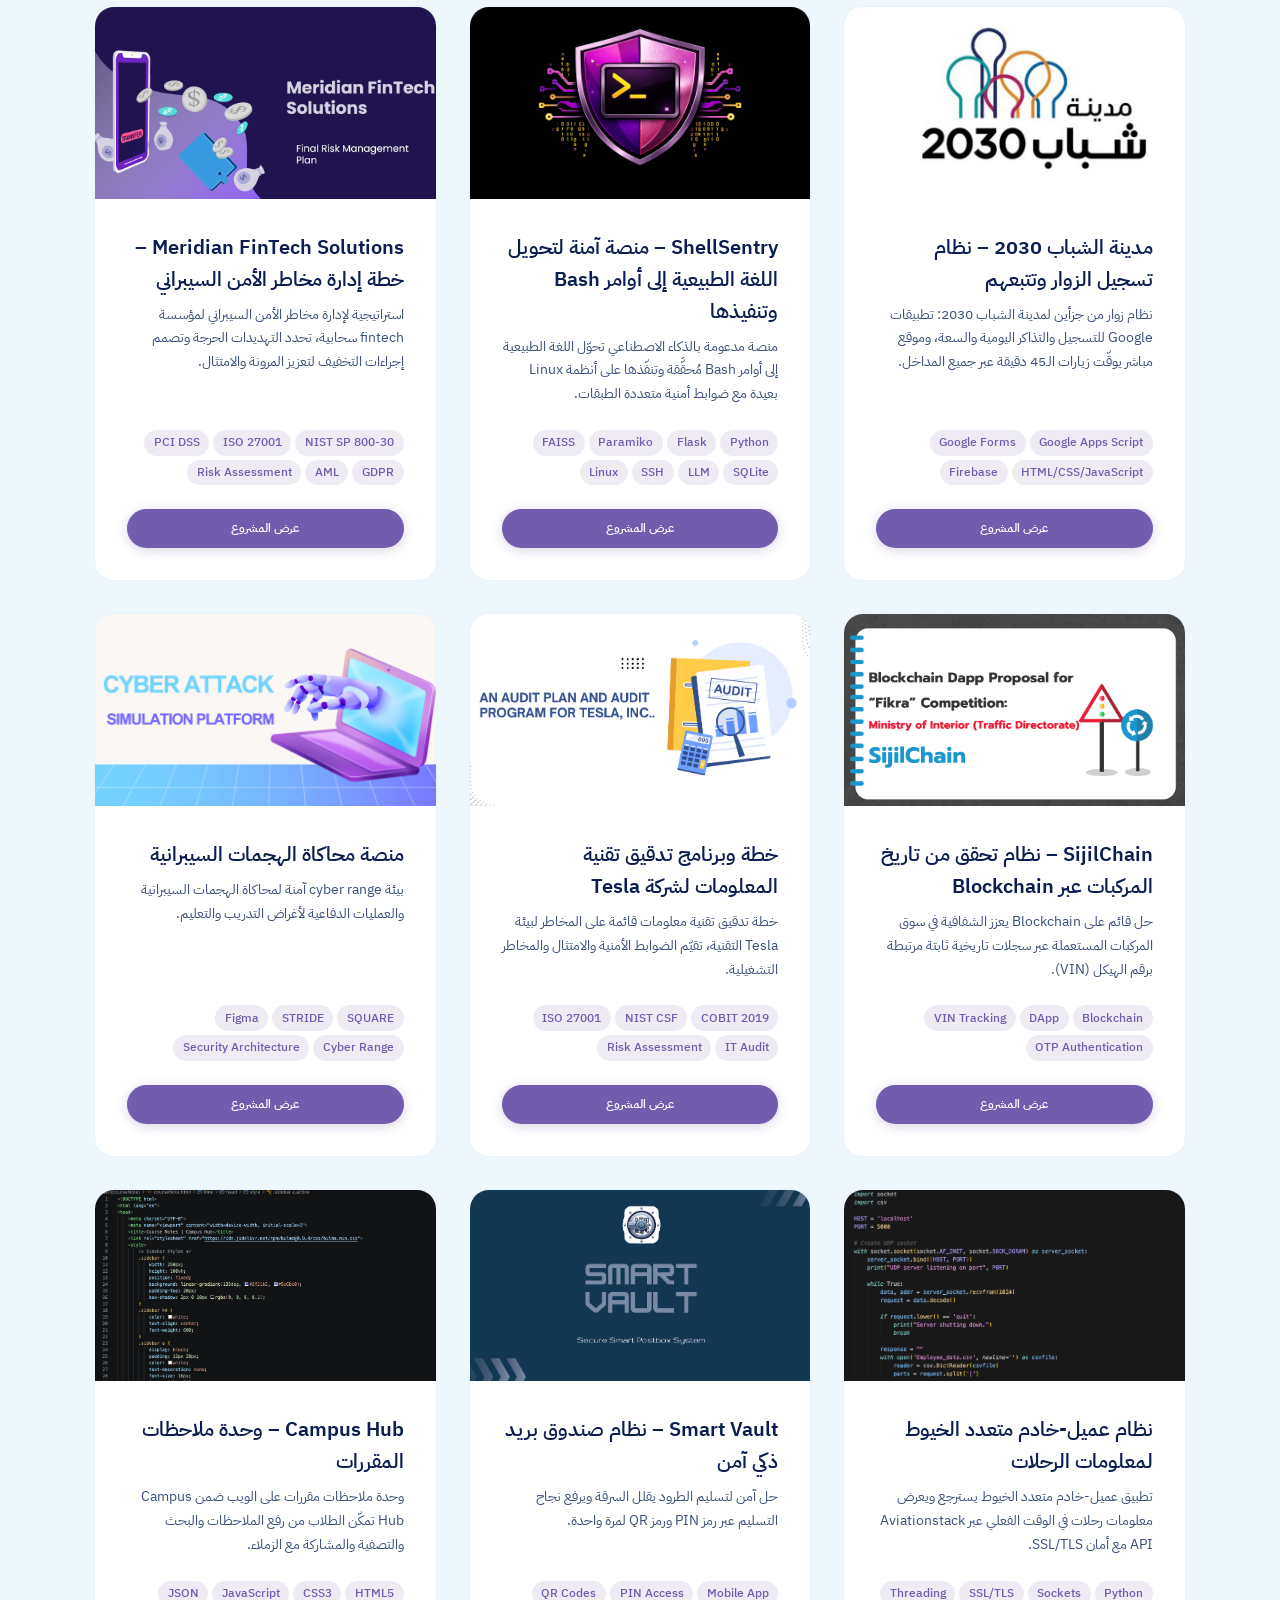
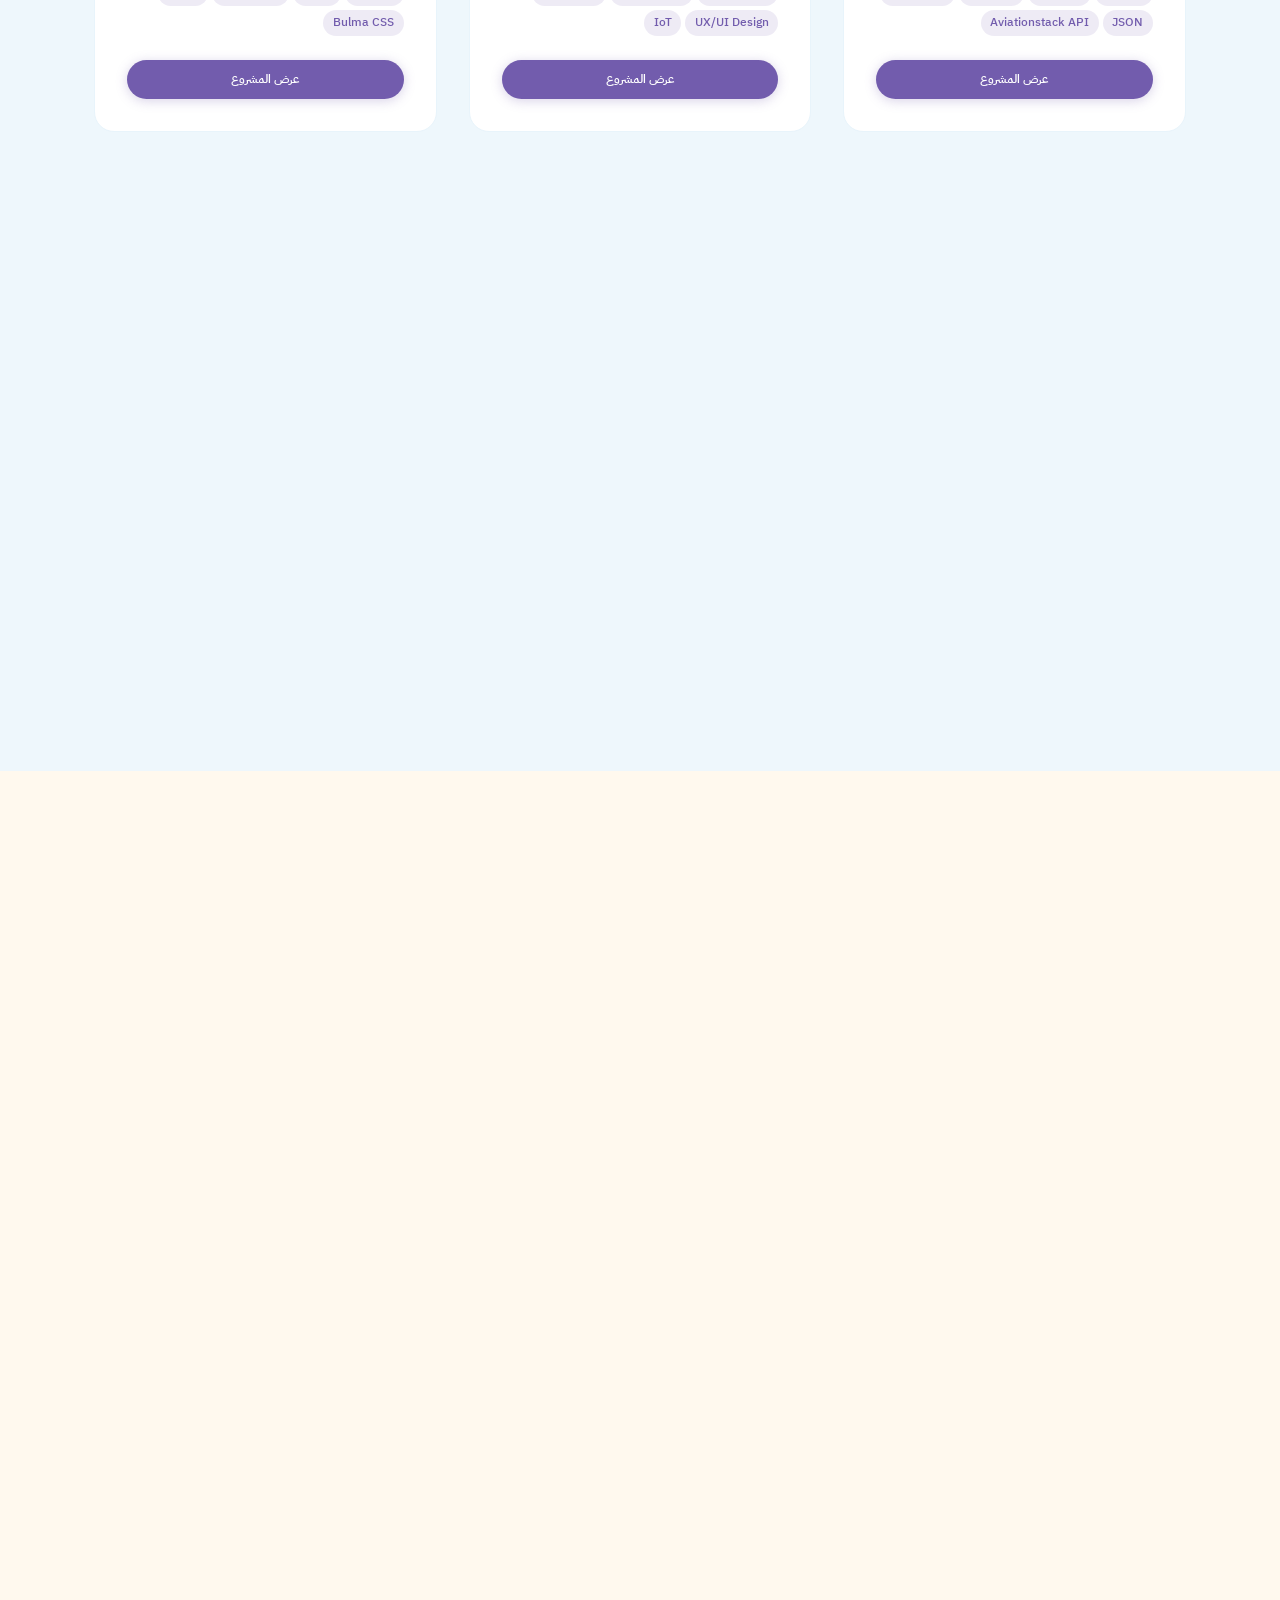
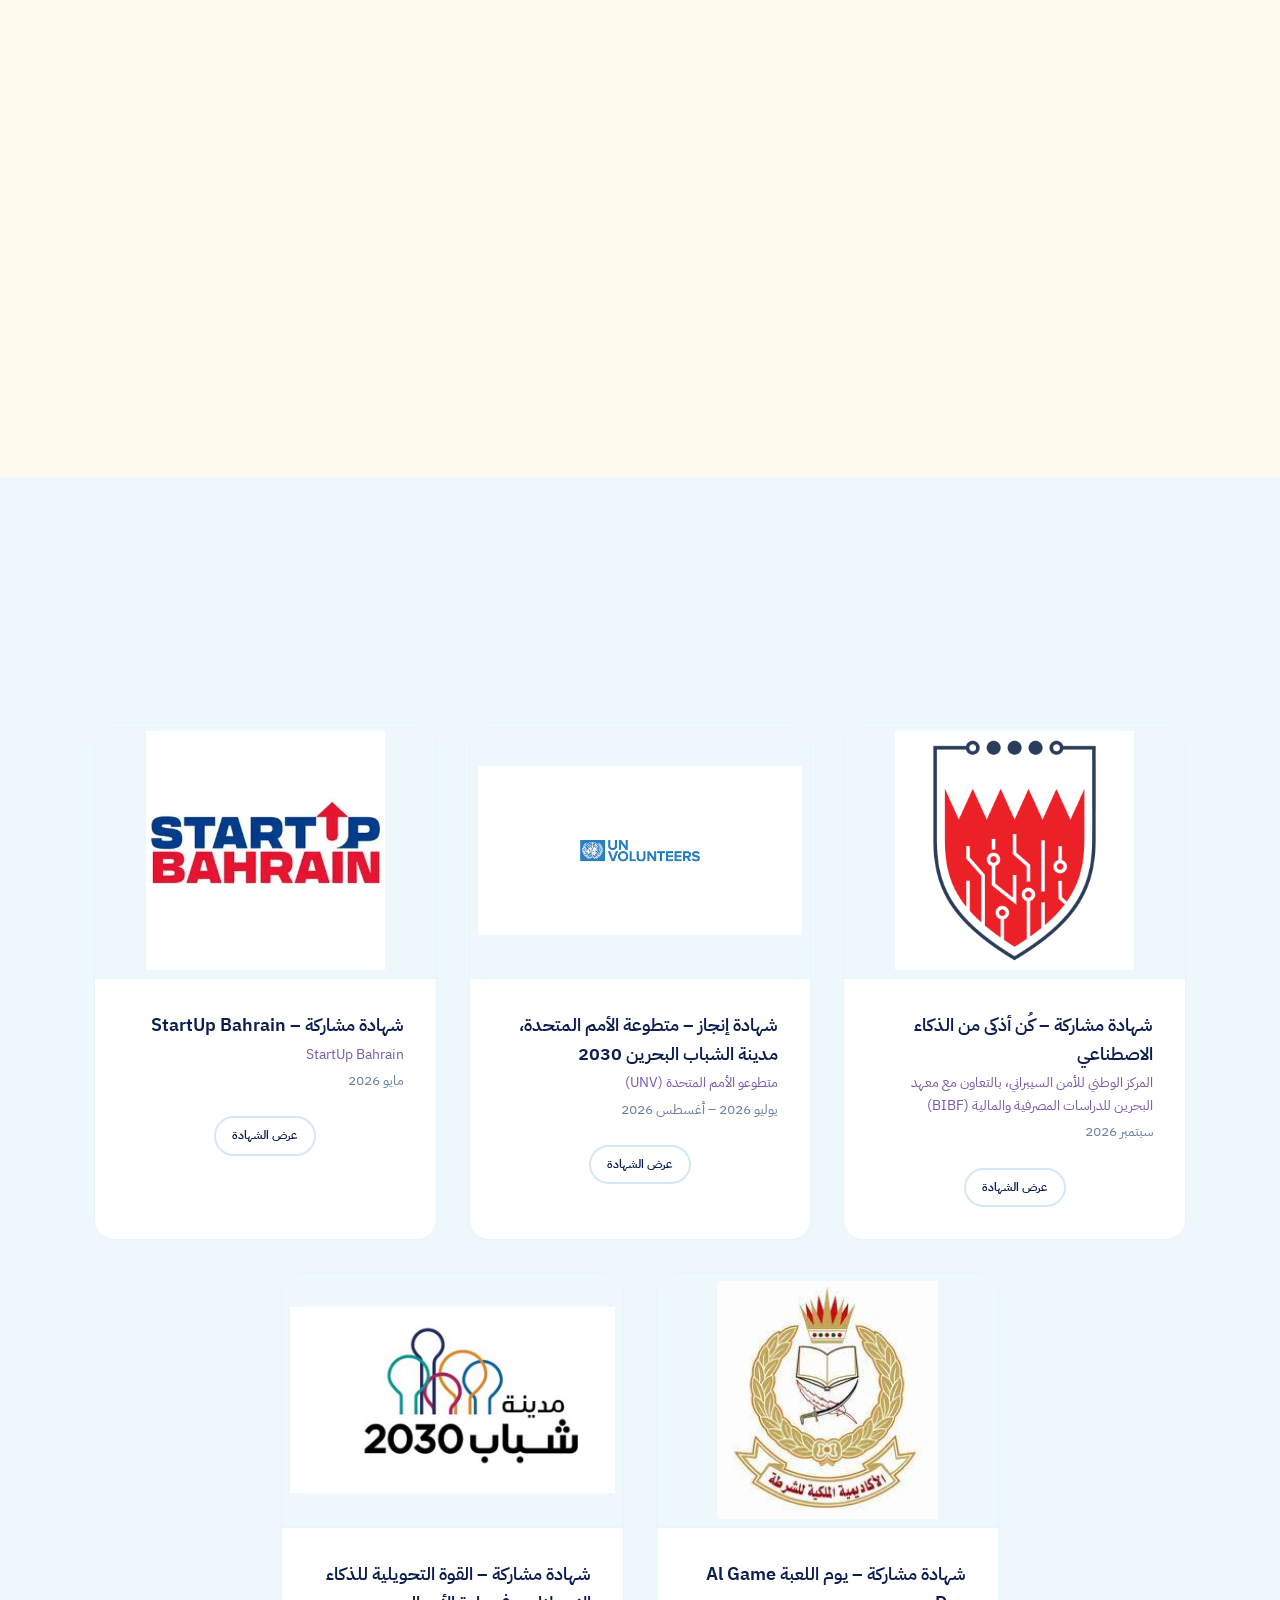
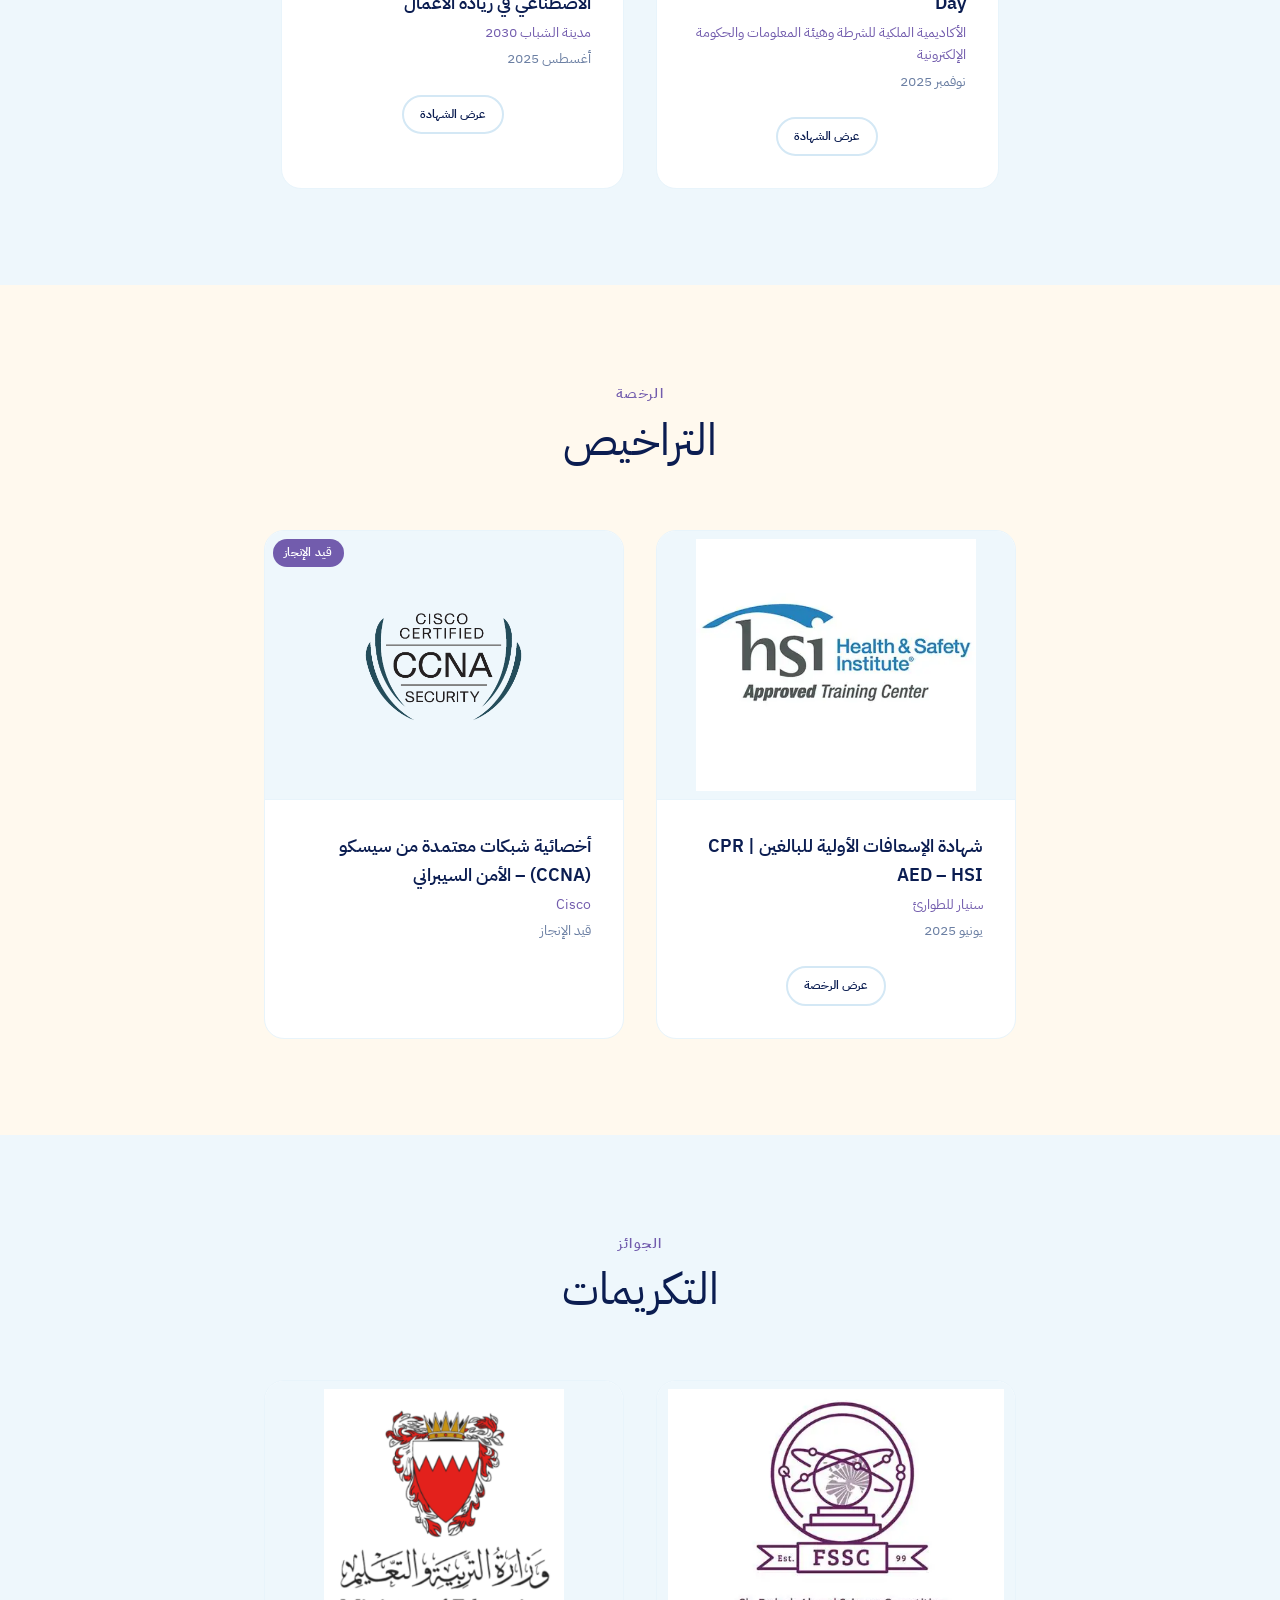
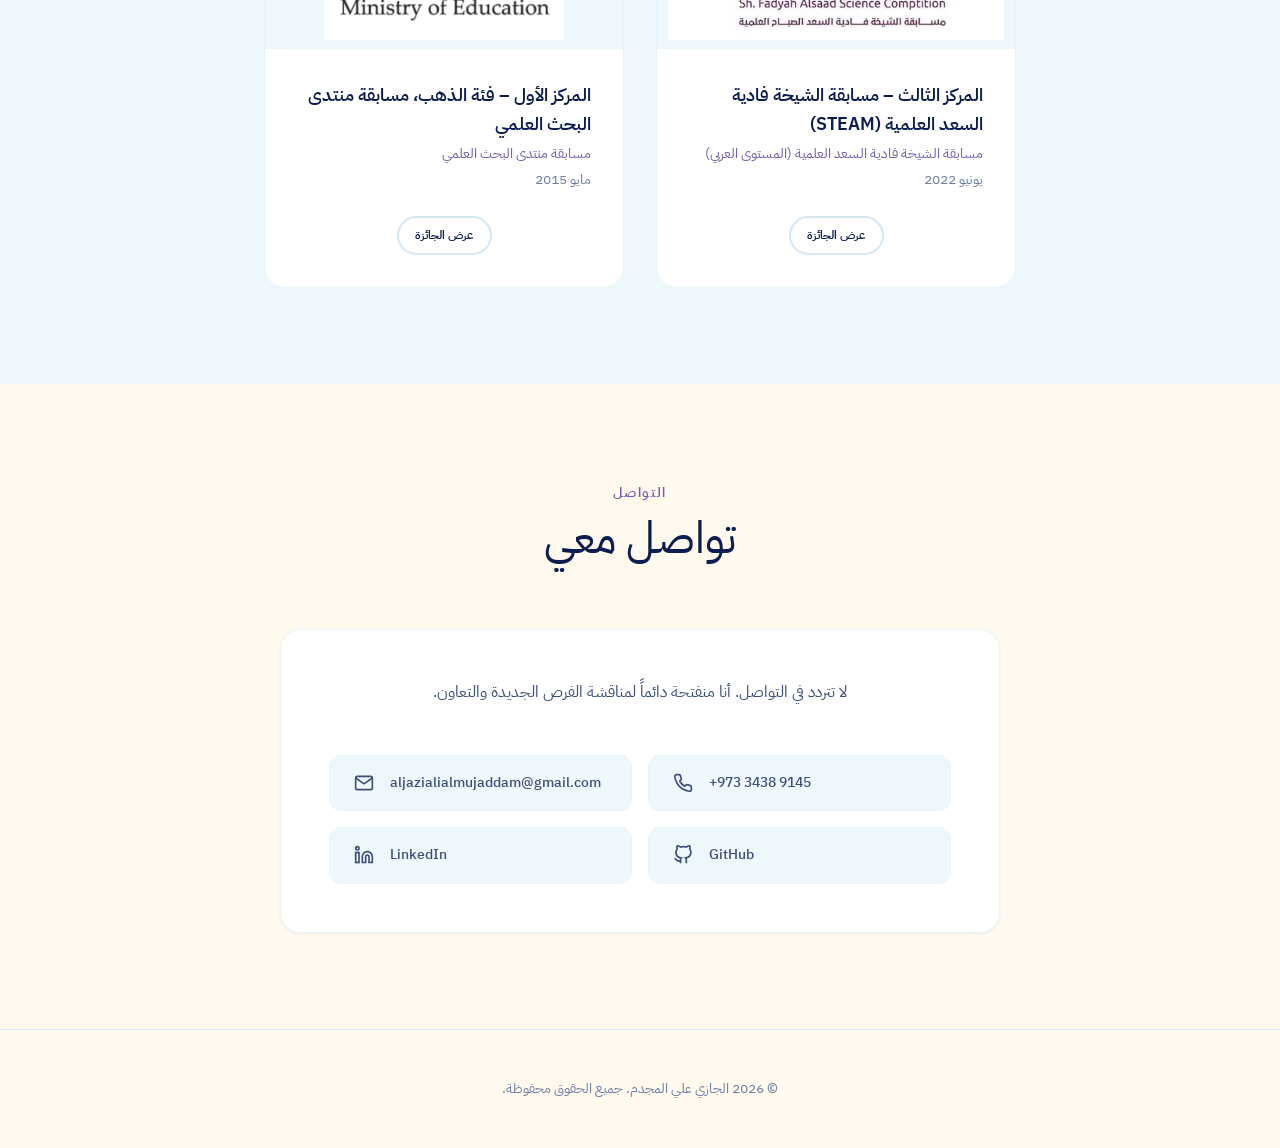
==== commit c493cf71: "Add License hero counter" ====
--- a/index-ar.html
+++ b/index-ar.html
@@ -17,7 +17,7 @@
       href="https://fonts.googleapis.com/css2?family=DM+Sans:ital,opsz,wght@0,9..40,300;0,9..40,400;0,9..40,500;0,9..40,600;0,9..40,700;1,9..40,400&family=IBM+Plex+Sans+Arabic:wght@300;400;500;600;700&family=Instrument+Serif:ital@0;1&display=swap"
       rel="stylesheet"
     />
-    <link rel="stylesheet" href="css/styles.css?v=besmart3" />
+    <link rel="stylesheet" href="css/styles.css?v=license2" />
   </head>
   <body>
     <a href="#home" class="skip-link" id="skip-link">انتقل إلى المحتوى</a>
@@ -218,7 +218,7 @@
       </div>
     </footer>
 
-    <script src="js/data-ar.js?v=besmart3"></script>
-    <script src="js/main.js?v=besmart3"></script>
+    <script src="js/data-ar.js?v=license2"></script>
+    <script src="js/main.js?v=license2"></script>
   </body>
 </html>
--- a/css/styles.css
+++ b/css/styles.css
@@ -434,14 +434,15 @@
 
 .hero__stats {
   display: grid;
-  grid-template-columns: repeat(4, minmax(0, 1fr));
-  gap: var(--space-md);
+  grid-template-columns: repeat(5, minmax(0, 1fr));
+  gap: var(--space-sm);
   margin-bottom: var(--space-2xl);
-  max-width: 560px;
+  max-width: 100%;
 }
 
 .hero-stat {
-  padding: var(--space-md) var(--space-sm);
+  min-width: 0;
+  padding: var(--space-md) 0.4rem;
   background: rgba(255, 255, 255, 0.72);
   border: 2px solid var(--palette-sky);
   border-radius: var(--radius-md);
@@ -1560,7 +1561,6 @@
   }
 
   .hero__stats {
-    grid-template-columns: repeat(2, minmax(0, 1fr));
     gap: var(--space-sm);
   }
 
